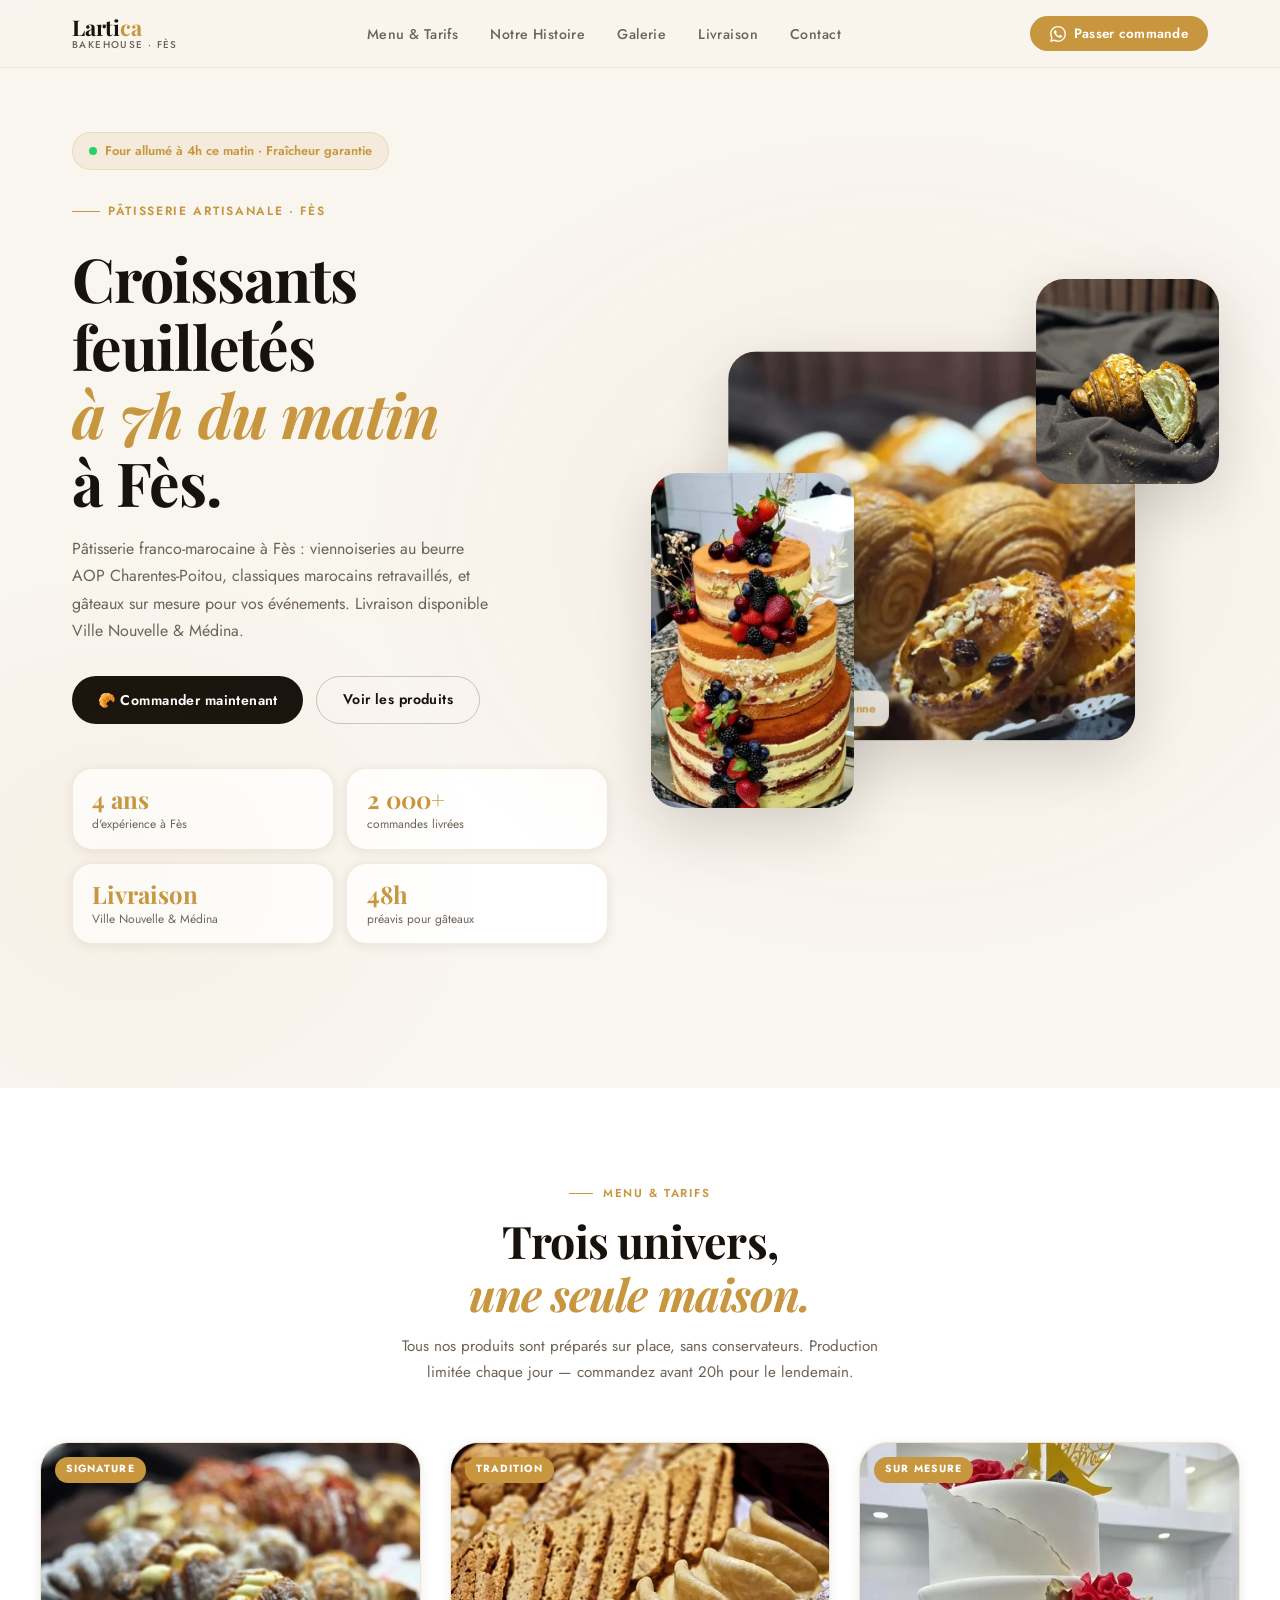
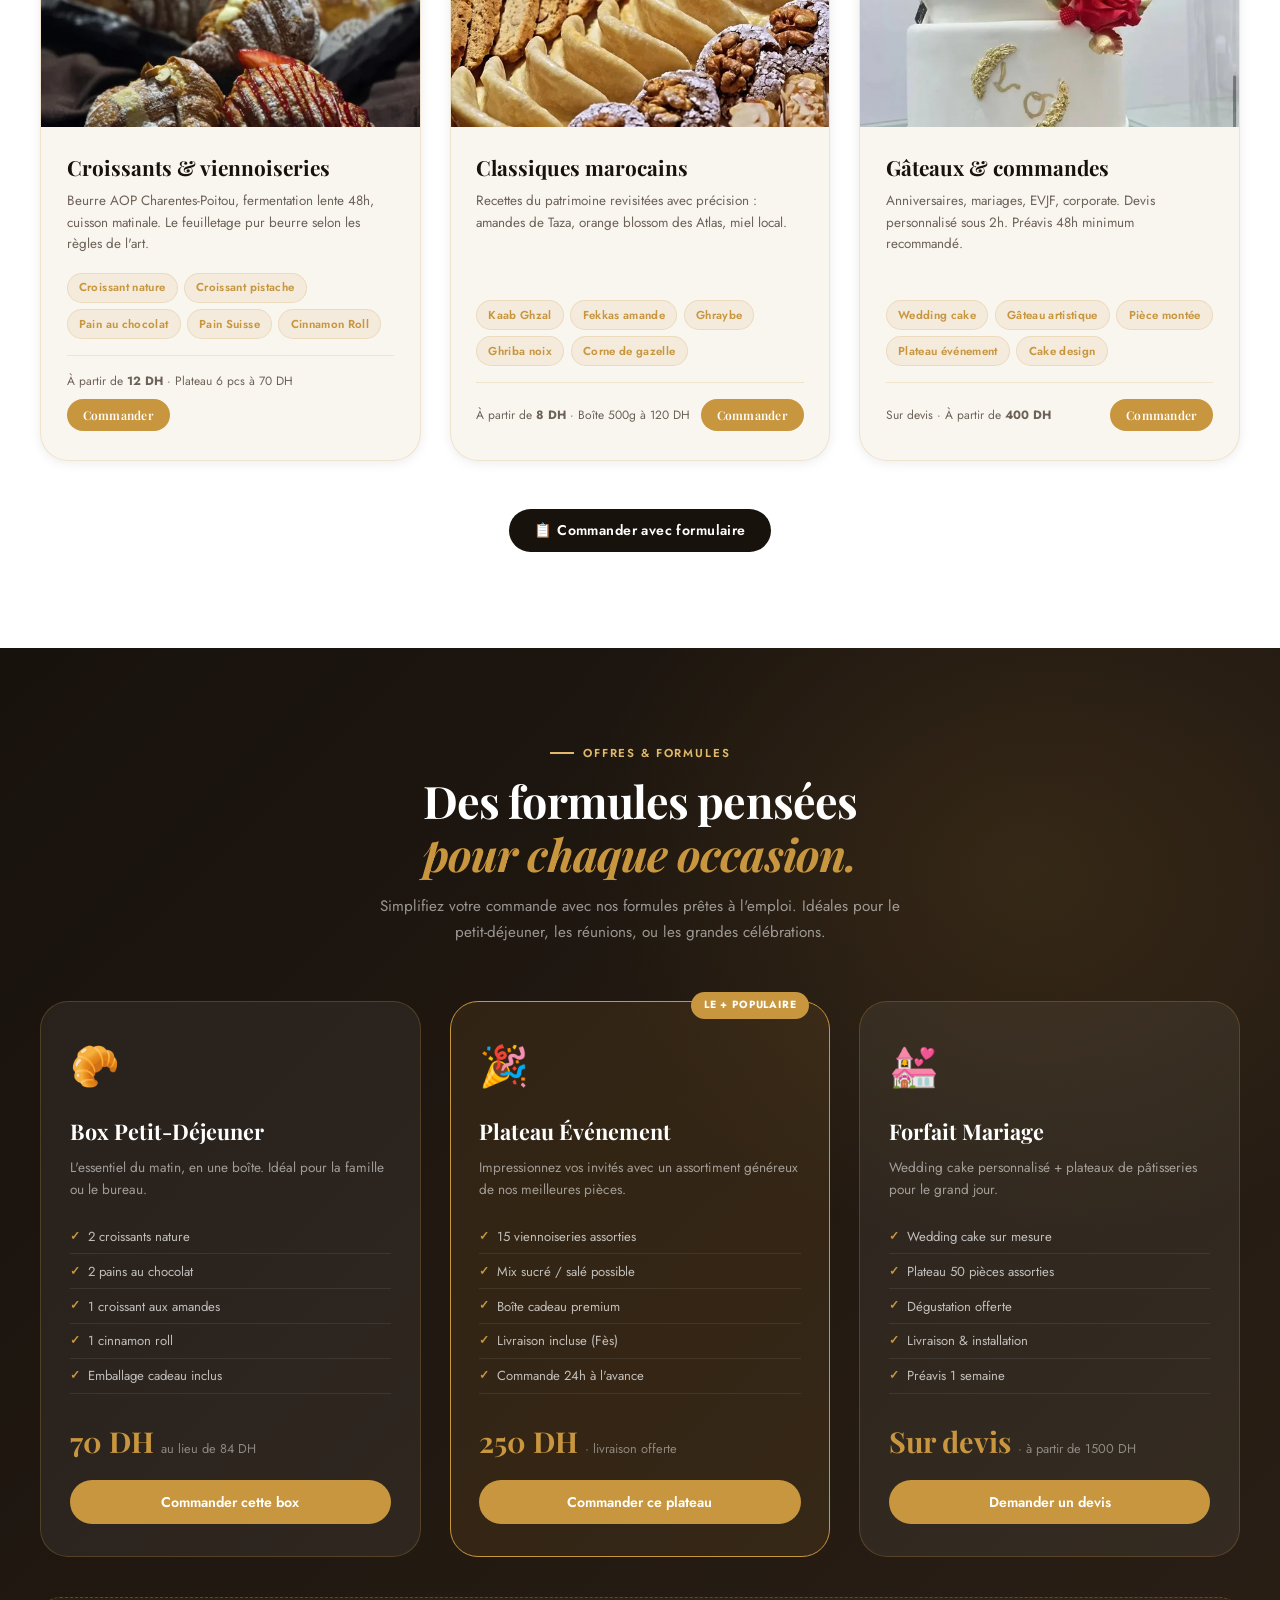
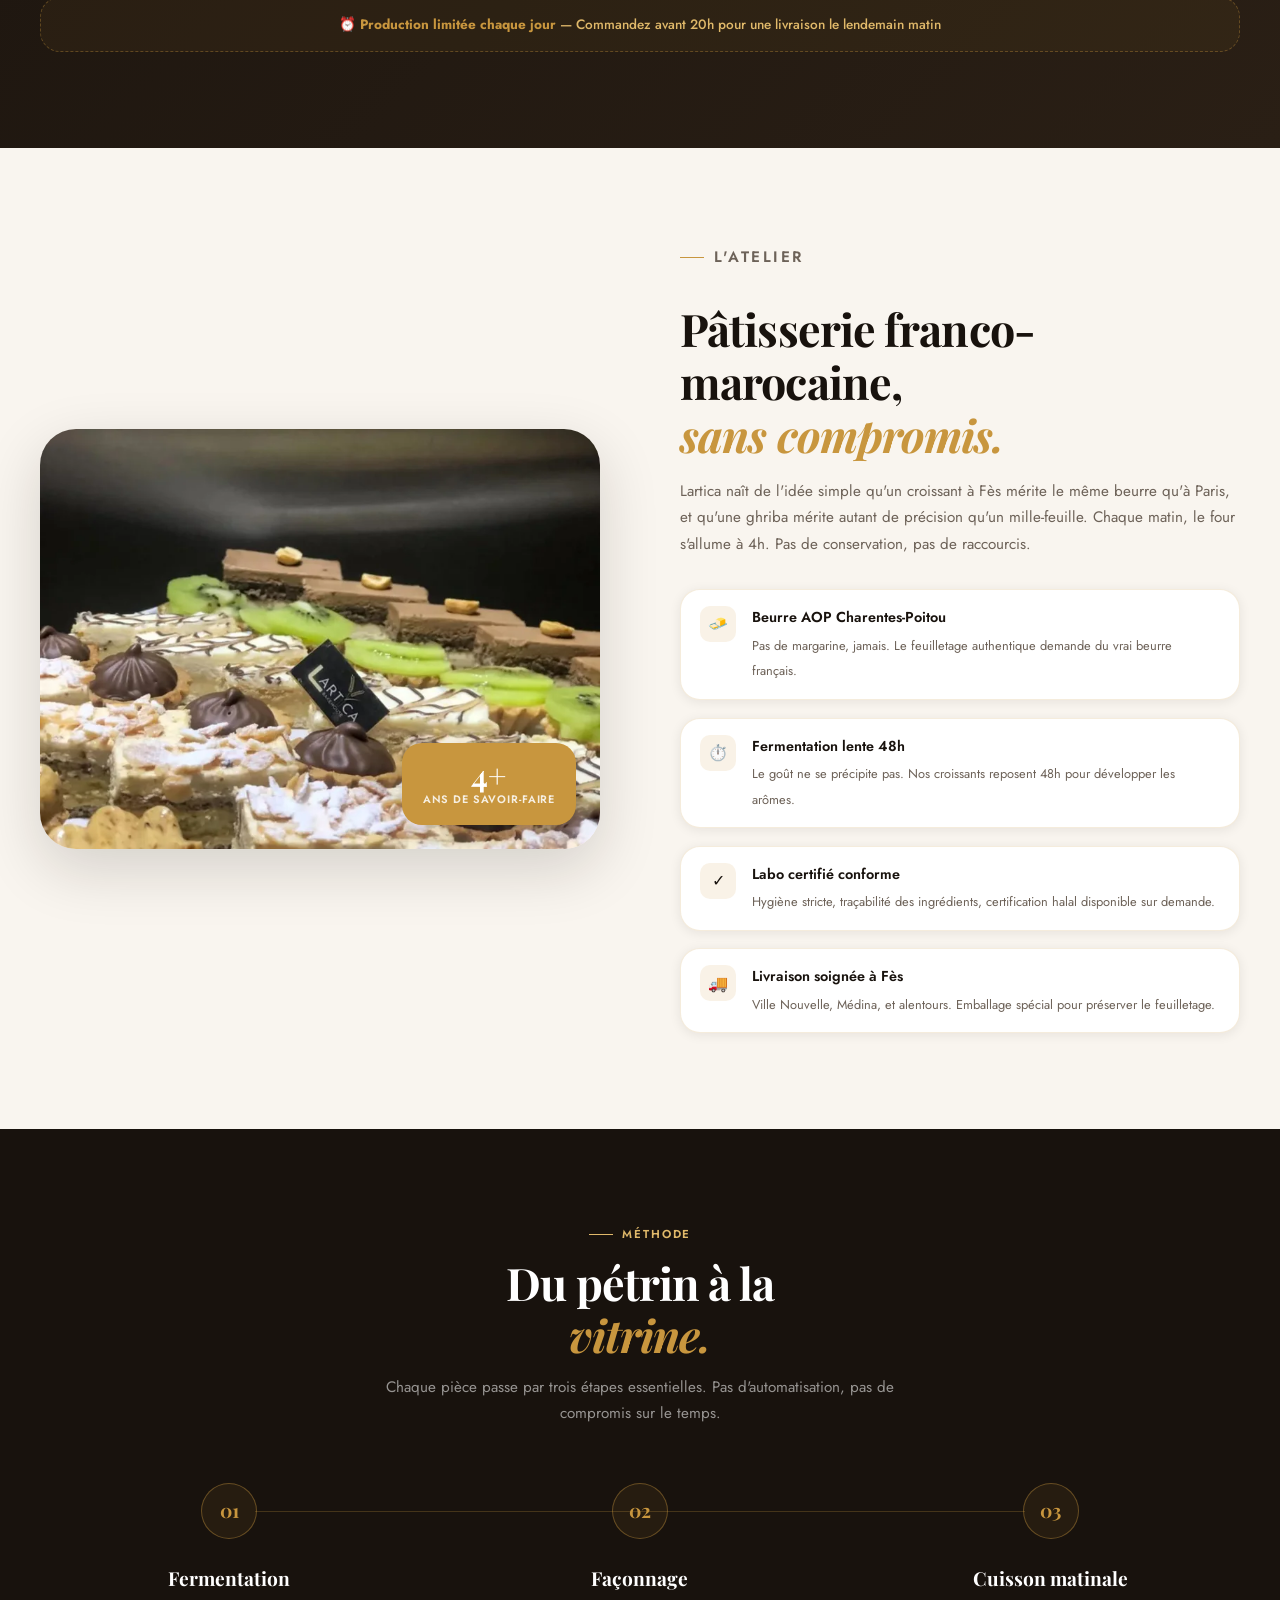
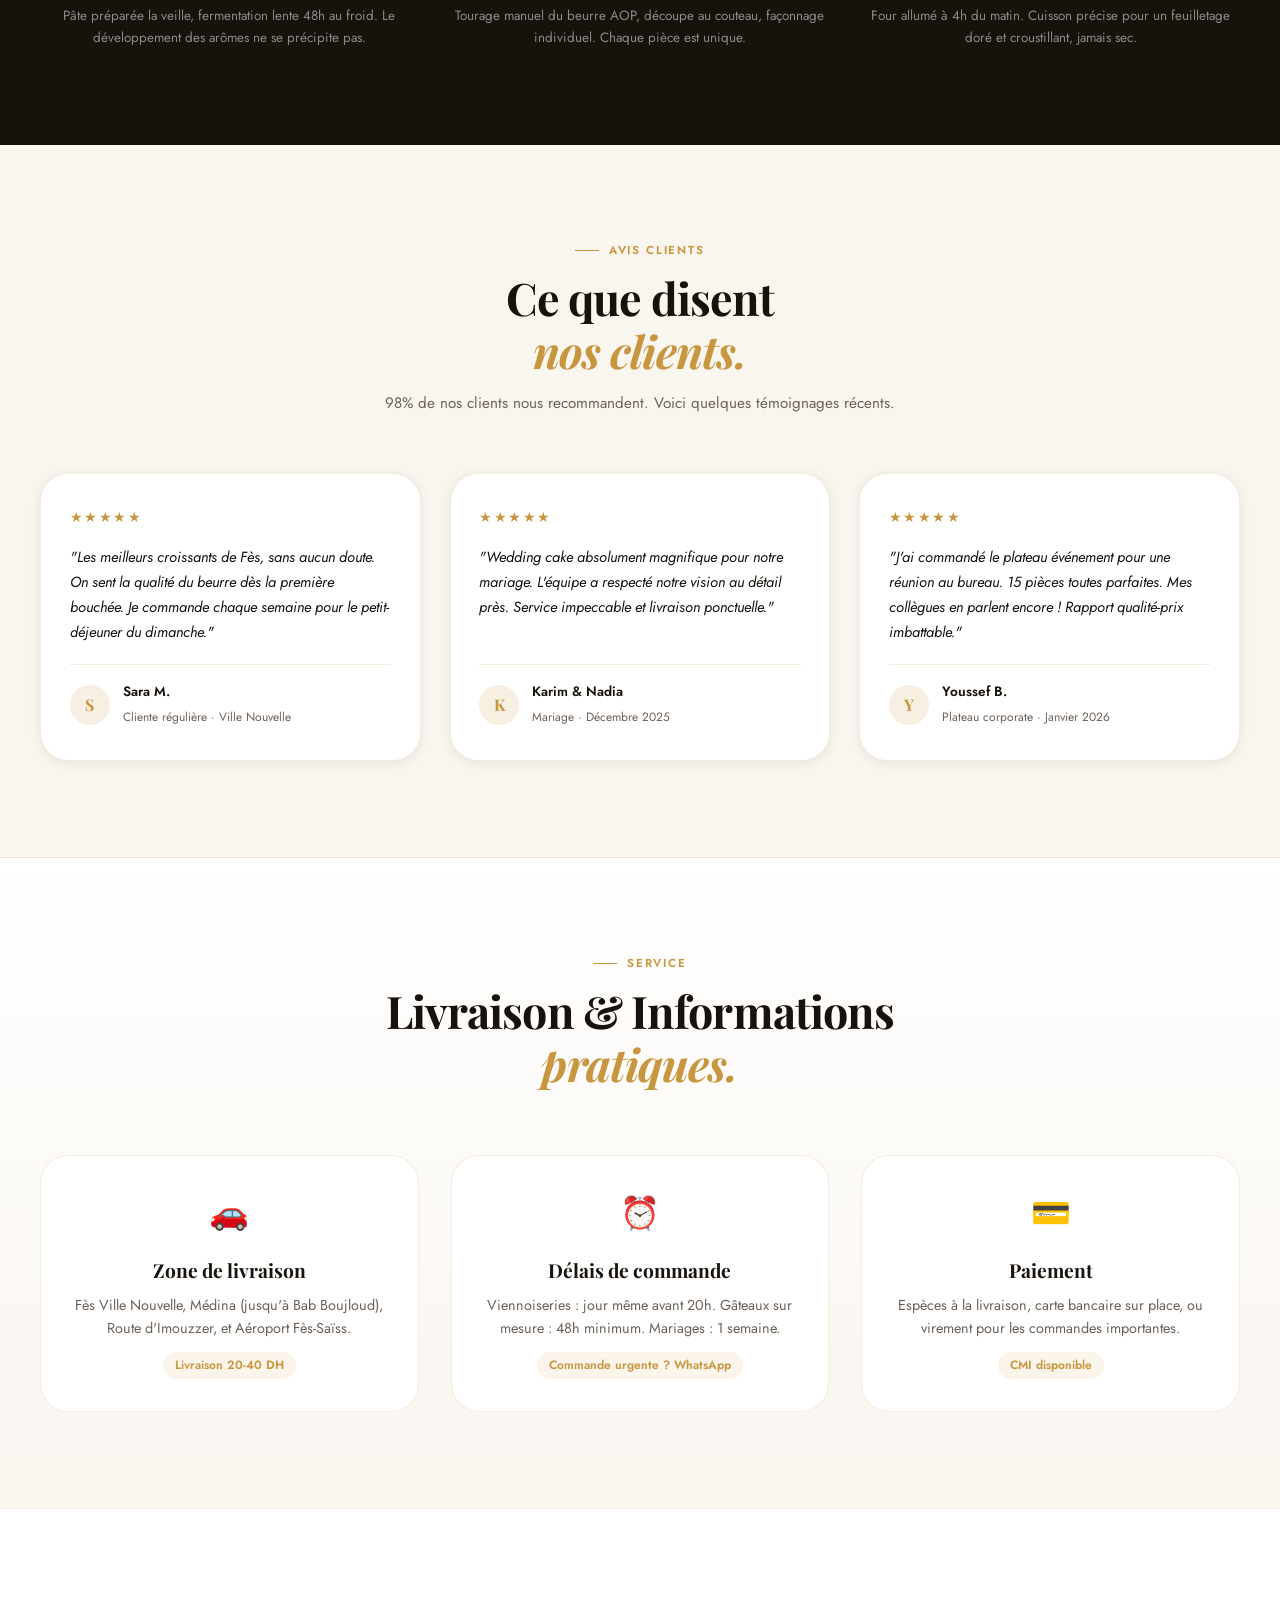
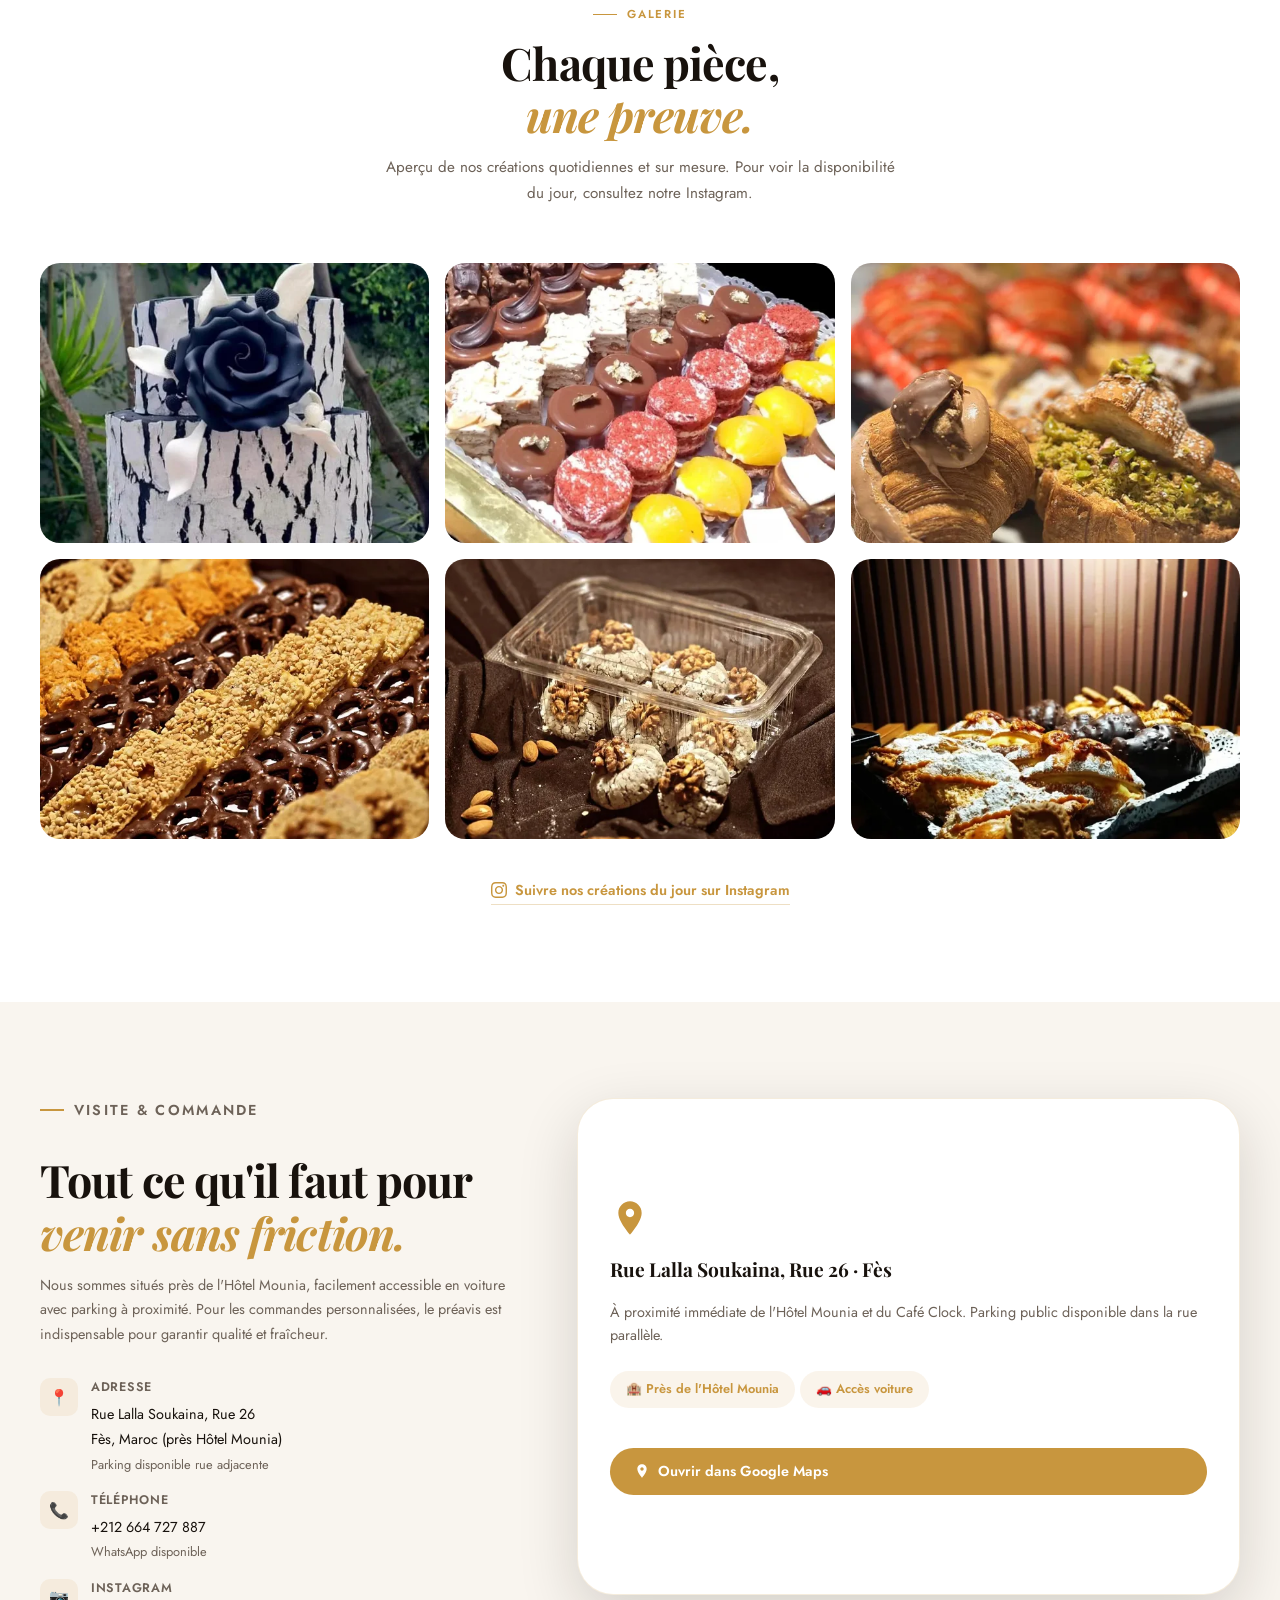
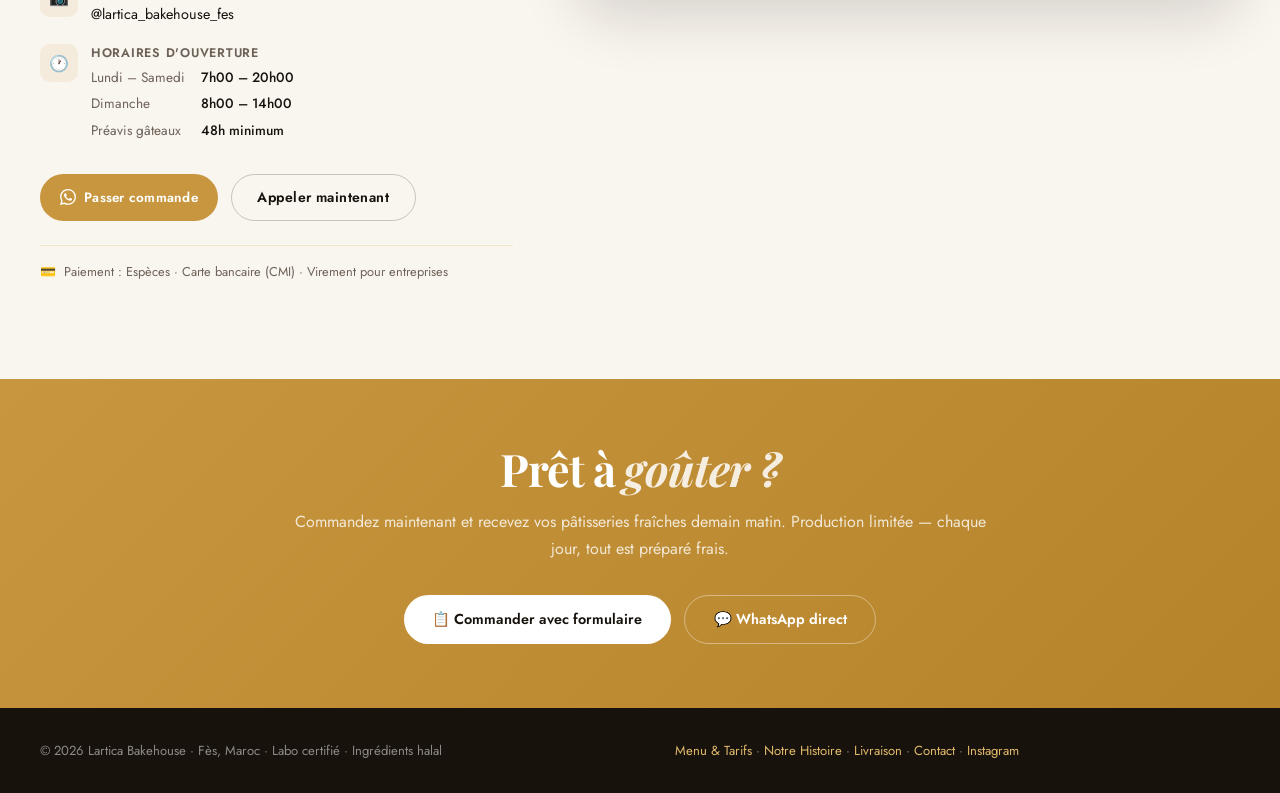
==== index.html @ 01fc29d5 "Add files via upload" ====
<!DOCTYPE html>
<html lang="fr">
<head>
  <meta charset="UTF-8" />
  <meta name="viewport" content="width=device-width, initial-scale=1.0" />
  <title>Lartica Bakehouse — Pâtisserie Artisanale à Fès | Croissants &amp; Gâteaux Sur Mesure</title>
  <meta name="description" content="Pâtisserie artisanale à Fès : croissants feuilletés, pâtisseries marocaines traditionnelles, gâteaux d'anniversaire et wedding cakes. Livraison disponible. À partir de 12 DH." />
  <meta name="theme-color" content="#f9f5ef" />
  <link rel="canonical" href="https://www.larticabakehouse.ma" />

  <!-- Open Graph -->
  <meta property="og:title" content="Lartica Bakehouse — Pâtisserie Artisanale Fès" />
  <meta property="og:description" content="Croissants frais à 7h, pâtisseries marocaines et gâteaux sur mesure à Fès. Livraison Ville Nouvelle &amp; Médina." />
  <meta property="og:type" content="website" />
  <meta property="og:url" content="https://www.larticabakehouse.ma" />
  <meta property="og:image" content="https://www.larticabakehouse.ma/images/hero-main.webp" />
  <meta property="og:image:width" content="1200" />
  <meta property="og:image:height" content="630" />
  <meta property="og:locale" content="fr_FR" />

  <!-- Twitter Cards -->
  <meta name="twitter:card" content="summary_large_image" />
  <meta name="twitter:title" content="Lartica Bakehouse — Pâtisserie Artisanale Fès" />
  <meta name="twitter:description" content="Croissants feuilletés et gâteaux sur mesure à Fès. Qualité française, saveurs marocaines." />
  <meta name="twitter:image" content="https://www.larticabakehouse.ma/images/hero-main.webp" />

  <!-- Preconnect & Preload -->
  <link rel="preconnect" href="https://fonts.googleapis.com" />
  <link rel="preconnect" href="https://fonts.gstatic.com" crossorigin />
  <link rel="preload" href="images/hero-main.webp" as="image" type="image/webp" fetchpriority="high" />
  <link rel="dns-prefetch" href="//wa.me" />
  <link rel="preload" href="css/styles.css" as="style" />

  <link href="https://fonts.googleapis.com/css2?family=Playfair+Display:ital,wght@0,400;0,500;0,600;0,700;1,400;1,500&family=Jost:wght@300;400;500;600&display=swap" rel="stylesheet" />
  <link rel="stylesheet" href="css/styles.css" />

  <!-- Schema.org JSON-LD -->
  <script type="application/ld+json">
  {
    "@context": "https://schema.org",
    "@type": "Bakery",
    "name": "Lartica Bakehouse",
    "image": "https://www.larticabakehouse.ma/images/hero-main.webp",
    "address": {
      "@type": "PostalAddress",
      "streetAddress": "Rue Lalla Soukaina, Rue 26, près de l'Hôtel Mounia",
      "addressLocality": "Fès",
      "addressRegion": "Fès-Meknès",
      "addressCountry": "MA"
    },
    "geo": { "@type": "GeoCoordinates", "latitude": "34.0333", "longitude": "-5.0000" },
    "telephone": "+212664727887",
    "priceRange": "$$",
    "areaServed": ["Fès", "Fès-Médina", "Fès-Ville Nouvelle"],
    "url": "https://www.larticabakehouse.ma",
    "sameAs": ["https://www.instagram.com/lartica_bakehouse_fes"],
    "servesCuisine": ["Pâtisserie française", "Pâtisserie marocaine", "Viennoiserie"],
    "paymentAccepted": ["Espèces", "Carte bancaire", "Virement"],
    "aggregateRating": { "@type": "AggregateRating", "ratingValue": "4.9", "reviewCount": "127" },
    "openingHoursSpecification": [
      {"@type":"OpeningHoursSpecification","dayOfWeek":["Monday","Tuesday","Wednesday","Thursday","Friday","Saturday"],"opens":"07:00","closes":"20:00"},
      {"@type":"OpeningHoursSpecification","dayOfWeek":"Sunday","opens":"08:00","closes":"14:00"}
    ],
    "hasOfferCatalog": {
      "@type": "OfferCatalog", "name": "Pâtisseries",
      "itemListElement": [
        {"@type":"Offer","itemOffered":{"@type":"Product","name":"Croissants","description":"Croissants feuilletés au beurre AOP","offers":{"@type":"Offer","price":"12","priceCurrency":"MAD"}}},
        {"@type":"Offer","itemOffered":{"@type":"Product","name":"Box Petit-Déjeuner","description":"6 viennoiseries assorties","offers":{"@type":"Offer","price":"70","priceCurrency":"MAD"}}}
      ]
    }
  }
  </script>
</head>
<body>

  <a class="skip-nav" href="#main-content">Aller au contenu</a>

  <!-- Floating WhatsApp Button (Mobile) -->
  <a href="https://wa.me/212664727887?text=Bonjour%20Lartica%20Bakehouse%2C%20je%20souhaite%20passer%20une%20commande." class="whatsapp-float" aria-label="Commander sur WhatsApp" target="_blank" rel="noopener">
    <svg viewBox="0 0 24 24" aria-hidden="true"><path d="M17.472 14.382c-.297-.149-1.758-.867-2.03-.967-.273-.099-.471-.148-.67.15-.197.297-.767.966-.94 1.164-.173.199-.347.223-.644.075-.297-.15-1.255-.463-2.39-1.475-.883-.788-1.48-1.761-1.653-2.059-.173-.297-.018-.458.13-.606.134-.133.298-.347.446-.52.149-.174.198-.298.298-.497.099-.198.05-.371-.025-.52-.075-.149-.669-1.612-.916-2.207-.242-.579-.487-.5-.669-.51-.173-.008-.371-.01-.57-.01-.198 0-.52.074-.792.372-.272.297-1.04 1.016-1.04 2.479 0 1.462 1.065 2.875 1.213 3.074.149.198 2.096 3.2 5.077 4.487.709.306 1.262.489 1.694.625.712.227 1.36.195 1.871.118.571-.085 1.758-.719 2.006-1.413.248-.694.248-1.289.173-1.413-.074-.124-.272-.198-.57-.347m-5.421 7.403h-.004a9.87 9.87 0 01-5.031-1.378l-.361-.214-3.741.982.998-3.648-.235-.374a9.86 9.86 0 01-1.51-5.26c.001-5.45 4.436-9.884 9.888-9.884 2.64 0 5.122 1.03 6.988 2.898a9.825 9.825 0 012.893 6.994c-.003 5.45-4.437 9.884-9.885 9.884m8.413-18.297A11.815 11.815 0 0012.05 0C5.495 0 .16 5.335.157 11.892c0 2.096.547 4.142 1.588 5.945L.057 24l6.305-1.654a11.882 11.882 0 005.683 1.448h.005c6.554 0 11.89-5.335 11.893-11.893a11.821 11.821 0 00-3.48-8.413Z"/></svg>
  </a>

  <!-- ─── HEADER ─────────────────────────── -->
  <header id="site-header">
    <nav aria-label="Navigation principale">
      <a href="#hero" class="logo" aria-label="Lartica Bakehouse — retour à l'accueil">
        <span class="logo-main">Larti<span>ca</span></span>
        <span class="logo-sub">Bakehouse · Fès</span>
      </a>
      <ul class="nav-links" role="list">
        <li><a href="#menu">Menu &amp; Tarifs</a></li>
        <li><a href="#histoire">Notre Histoire</a></li>
        <li><a href="#galerie">Galerie</a></li>
        <li><a href="#livraison">Livraison</a></li>
        <li><a href="#contact">Contact</a></li>
      </ul>
      <button class="btn-wa" data-open-order aria-label="Passer commande">
        <svg viewBox="0 0 24 24" aria-hidden="true"><path d="M17.472 14.382c-.297-.149-1.758-.867-2.03-.967-.273-.099-.471-.148-.67.15-.197.297-.767.966-.94 1.164-.173.199-.347.223-.644.075-.297-.15-1.255-.463-2.39-1.475-.883-.788-1.48-1.761-1.653-2.059-.173-.297-.018-.458.13-.606.134-.133.298-.347.446-.52.149-.174.198-.298.298-.497.099-.198.05-.371-.025-.52-.075-.149-.669-1.612-.916-2.207-.242-.579-.487-.5-.669-.51-.173-.008-.371-.01-.57-.01-.198 0-.52.074-.792.372-.272.297-1.04 1.016-1.04 2.479 0 1.462 1.065 2.875 1.213 3.074.149.198 2.096 3.2 5.077 4.487.709.306 1.262.489 1.694.625.712.227 1.36.195 1.871.118.571-.085 1.758-.719 2.006-1.413.248-.694.248-1.289.173-1.413-.074-.124-.272-.198-.57-.347m-5.421 7.403h-.004a9.87 9.87 0 01-5.031-1.378l-.361-.214-3.741.982.998-3.648-.235-.374a9.86 9.86 0 01-1.51-5.26c.001-5.45 4.436-9.884 9.888-9.884 2.64 0 5.122 1.03 6.988 2.898a9.825 9.825 0 012.893 6.994c-.003 5.45-4.437 9.884-9.885 9.884m8.413-18.297A11.815 11.815 0 0012.05 0C5.495 0 .16 5.335.157 11.892c0 2.096.547 4.142 1.588 5.945L.057 24l6.305-1.654a11.882 11.882 0 005.683 1.448h.005c6.554 0 11.89-5.335 11.893-11.893a11.821 11.821 0 00-3.48-8.413Z"/></svg>
        Passer commande
      </button>
      <button class="hamburger" id="hamburger" aria-label="Ouvrir le menu" aria-expanded="false" aria-controls="mobile-menu">
        <span></span><span></span><span></span>
      </button>
    </nav>
  </header>

  <!-- Mobile menu -->
  <div class="mobile-menu" id="mobile-menu" role="navigation" aria-label="Menu mobile">
    <a href="#menu">Menu &amp; Tarifs</a>
    <a href="#histoire">Notre Histoire</a>
    <a href="#galerie">Galerie</a>
    <a href="#livraison">Livraison</a>
    <a href="#contact">Contact</a>
    <button class="btn-wa" data-open-order aria-label="Passer commande">Commander maintenant</button>
  </div>

  <main id="main-content">

    <!-- ─── HERO ────────────────────────────── -->
    <section id="hero" aria-label="Accueil">
      <div class="hero-bg-texture" aria-hidden="true"></div>
      <div class="hero-inner">
        <div class="hero-text">
          <div class="freshness-badge" aria-label="Information fraîcheur">
            <span class="pulse" aria-hidden="true"></span>
            Four allumé à 4h ce matin · Fraîcheur garantie
          </div>
          <p class="hero-eyebrow" aria-hidden="true">Pâtisserie artisanale · Fès</p>
          <h1>Croissants feuilletés<br><em>à 7h du matin</em><br>à Fès.</h1>
          <p class="hero-sub">Pâtisserie franco-marocaine à Fès : viennoiseries au beurre AOP Charentes-Poitou, classiques marocains retravaillés, et gâteaux sur mesure pour vos événements. Livraison disponible Ville Nouvelle &amp; Médina.</p>
          <div class="hero-ctas">
            <button class="btn-primary" data-open-order aria-label="Commander maintenant">🥐 Commander maintenant</button>
            <a href="#menu" class="btn-outline" aria-label="Voir notre menu et tarifs">Voir les produits</a>
          </div>
          <div class="hero-stats" role="list" aria-label="Chiffres clés">
            <div class="stat-card" role="listitem"><div class="stat-value">4 ans</div><div class="stat-label">d'expérience à Fès</div></div>
            <div class="stat-card" role="listitem"><div class="stat-value">2 000+</div><div class="stat-label">commandes livrées</div></div>
            <div class="stat-card" role="listitem"><div class="stat-value">Livraison</div><div class="stat-label">Ville Nouvelle &amp; Médina</div></div>
            <div class="stat-card" role="listitem"><div class="stat-value">48h</div><div class="stat-label">préavis pour gâteaux</div></div>
          </div>
        </div>
        <div class="hero-images" aria-hidden="true">
          <div class="hero-card hero-card-main">
            <img src="images/hero-main.webp" alt="Viennoiseries fraîches Lartica : croissants, pains au chocolat et escargots" width="912" height="640" fetchpriority="high" />
            <div class="hero-badge">Fraîcheur <span>quotidienne</span></div>
          </div>
          <div class="hero-card hero-card-tall">
            <img src="images/hero-tall.webp" alt="Naked cake aux fruits rouges préparé en atelier" width="456" height="640" loading="lazy" />
          </div>
          <div class="hero-card hero-card-side">
            <img src="images/hero-side.webp" alt="Croissant aux amandes feuilleté, mie alvéolée" width="408" height="476" loading="lazy" />
          </div>
        </div>
      </div>
    </section>

    <!-- ─── MENU ─────────────────────────────── -->
    <section id="menu" aria-labelledby="menu-heading">
      <div class="menu-inner">
        <div class="section-header">
          <p class="section-eyebrow">Menu &amp; Tarifs</p>
          <h2 id="menu-heading">Trois univers,<br><em>une seule maison.</em></h2>
          <p class="section-lead">Tous nos produits sont préparés sur place, sans conservateurs. Production limitée chaque jour — commandez avant 20h pour le lendemain.</p>
        </div>

        <div class="menu-grid">
          <!-- Viennoiserie -->
          <article class="menu-card fade-up" aria-label="Viennoiseries et croissants">
            <div class="menu-card-img">
              <img src="images/menu-viennoiseries.webp" alt="Plateau de croissants fourrés à la crème et fraise, viennoiseries Lartica" width="600" height="450" loading="lazy" />
              <span class="menu-card-badge">Signature</span>
            </div>
            <div class="menu-card-body">
              <h3>Croissants &amp; viennoiseries</h3>
              <p>Beurre AOP Charentes-Poitou, fermentation lente 48h, cuisson matinale. Le feuilletage pur beurre selon les règles de l'art.</p>
              <ul class="menu-items" aria-label="Exemples de produits">
                <li>Croissant nature</li><li>Croissant pistache</li><li>Pain au chocolat</li><li>Pain Suisse</li><li>Cinnamon Roll</li>
              </ul>
              <div class="price-tag">
                <span>À partir de <strong>12 DH</strong> · Plateau 6 pcs à 70 DH</span>
                <button class="quick-order-btn" data-open-order data-product="Croissants & viennoiseries">Commander</button>
              </div>
            </div>
          </article>

          <!-- Marocains -->
          <article class="menu-card fade-up" aria-label="Pâtisseries marocaines traditionnelles">
            <div class="menu-card-img">
              <img src="images/menu-marocains.webp" alt="Plateau de pâtisseries marocaines : kaab ghzal, fekkas, ghraybe aux noix" width="600" height="450" loading="lazy" />
              <span class="menu-card-badge">Tradition</span>
            </div>
            <div class="menu-card-body">
              <h3>Classiques marocains</h3>
              <p>Recettes du patrimoine revisitées avec précision : amandes de Taza, orange blossom des Atlas, miel local.</p>
              <ul class="menu-items" aria-label="Exemples de produits">
                <li>Kaab Ghzal</li><li>Fekkas amande</li><li>Ghraybe</li><li>Ghriba noix</li><li>Corne de gazelle</li>
              </ul>
              <div class="price-tag">
                <span>À partir de <strong>8 DH</strong> · Boîte 500g à 120 DH</span>
                <button class="quick-order-btn" data-open-order data-product="Classiques marocains">Commander</button>
              </div>
            </div>
          </article>

          <!-- Gâteaux -->
          <article class="menu-card fade-up" aria-label="Gâteaux et commandes sur mesure">
            <div class="menu-card-img">
              <img src="images/menu-gateaux.webp" alt="Wedding cake Lartica : pièce montée fondant blanc, roses rouges et décors dorés" width="600" height="450" loading="lazy" />
              <span class="menu-card-badge">Sur mesure</span>
            </div>
            <div class="menu-card-body">
              <h3>Gâteaux &amp; commandes</h3>
              <p>Anniversaires, mariages, EVJF, corporate. Devis personnalisé sous 2h. Préavis 48h minimum recommandé.</p>
              <ul class="menu-items" aria-label="Exemples de produits">
                <li>Wedding cake</li><li>Gâteau artistique</li><li>Pièce montée</li><li>Plateau événement</li><li>Cake design</li>
              </ul>
              <div class="price-tag">
                <span>Sur devis · À partir de <strong>400 DH</strong></span>
                <button class="quick-order-btn" data-open-order data-product="Gâteaux sur mesure">Commander</button>
              </div>
            </div>
          </article>
        </div>

        <div class="menu-cta">
          <button class="btn-primary" data-open-order>📋 Commander avec formulaire</button>
        </div>
      </div>
    </section>

    <!-- ─── BUNDLES ──────────────────────────── -->
    <section id="bundles" aria-labelledby="bundles-heading">
      <div class="bundles-inner">
        <div class="section-header">
          <p class="section-eyebrow">Offres &amp; Formules</p>
          <h2 id="bundles-heading">Des formules pensées<br><em>pour chaque occasion.</em></h2>
          <p class="section-lead">Simplifiez votre commande avec nos formules prêtes à l'emploi. Idéales pour le petit-déjeuner, les réunions, ou les grandes célébrations.</p>
        </div>
        <div class="bundle-grid">
          <div class="bundle-card fade-up">
            <div class="bundle-icon" aria-hidden="true">🥐</div>
            <h3>Box Petit-Déjeuner</h3>
            <p class="bundle-desc">L'essentiel du matin, en une boîte. Idéal pour la famille ou le bureau.</p>
            <ul class="bundle-includes">
              <li>2 croissants nature</li><li>2 pains au chocolat</li><li>1 croissant aux amandes</li><li>1 cinnamon roll</li><li>Emballage cadeau inclus</li>
            </ul>
            <div class="bundle-price">70 DH <span>au lieu de 84 DH</span></div>
            <button class="bundle-order-btn" data-open-order data-product="Box Petit-Déjeuner (6 pcs)">Commander cette box</button>
          </div>

          <div class="bundle-card featured fade-up">
            <span class="bundle-popular">Le + populaire</span>
            <div class="bundle-icon" aria-hidden="true">🎉</div>
            <h3>Plateau Événement</h3>
            <p class="bundle-desc">Impressionnez vos invités avec un assortiment généreux de nos meilleures pièces.</p>
            <ul class="bundle-includes">
              <li>15 viennoiseries assorties</li><li>Mix sucré / salé possible</li><li>Boîte cadeau premium</li><li>Livraison incluse (Fès)</li><li>Commande 24h à l'avance</li>
            </ul>
            <div class="bundle-price">250 DH <span>· livraison offerte</span></div>
            <button class="bundle-order-btn" data-open-order data-product="Plateau Événement (15 pcs)">Commander ce plateau</button>
          </div>

          <div class="bundle-card fade-up">
            <div class="bundle-icon" aria-hidden="true">💒</div>
            <h3>Forfait Mariage</h3>
            <p class="bundle-desc">Wedding cake personnalisé + plateaux de pâtisseries pour le grand jour.</p>
            <ul class="bundle-includes">
              <li>Wedding cake sur mesure</li><li>Plateau 50 pièces assorties</li><li>Dégustation offerte</li><li>Livraison &amp; installation</li><li>Préavis 1 semaine</li>
            </ul>
            <div class="bundle-price">Sur devis <span>· à partir de 1500 DH</span></div>
            <button class="bundle-order-btn" data-open-order data-product="Forfait Mariage">Demander un devis</button>
          </div>
        </div>

        <div class="urgency-strip fade-up">
          <p>⏰ <strong>Production limitée chaque jour</strong> — Commandez avant 20h pour une livraison le lendemain matin</p>
        </div>
      </div>
    </section>

    <!-- ─── STORY ─────────────────────────────── -->
    <section id="histoire" aria-labelledby="story-heading">
      <div class="story-inner">
        <div class="story-image-wrap">
          <img src="images/story-baker.webp" alt="Plateau signature Lartica Bakehouse : entremets, gâteaux kiwi et tranches garnies" width="800" height="600" loading="lazy" />
          <div class="story-image-accent" aria-hidden="true">
            <div class="big">4+</div><div class="small">ans de savoir-faire</div>
          </div>
        </div>
        <div class="story-text">
          <p class="section-eyebrow">L'atelier</p>
          <h2 id="story-heading">Pâtisserie franco-marocaine,<br><em>sans compromis.</em></h2>
          <p>Lartica naît de l'idée simple qu'un croissant à Fès mérite le même beurre qu'à Paris, et qu'une ghriba mérite autant de précision qu'un mille-feuille. Chaque matin, le four s'allume à 4h. Pas de conservation, pas de raccourcis.</p>
          <div class="story-features">
            <div class="story-feature fade-up"><div class="story-feature-icon" aria-hidden="true">🧈</div><div class="story-feature-text"><strong>Beurre AOP Charentes-Poitou</strong><span>Pas de margarine, jamais. Le feuilletage authentique demande du vrai beurre français.</span></div></div>
            <div class="story-feature fade-up"><div class="story-feature-icon" aria-hidden="true">⏱️</div><div class="story-feature-text"><strong>Fermentation lente 48h</strong><span>Le goût ne se précipite pas. Nos croissants reposent 48h pour développer les arômes.</span></div></div>
            <div class="story-feature fade-up"><div class="story-feature-icon" aria-hidden="true">✓</div><div class="story-feature-text"><strong>Labo certifié conforme</strong><span>Hygiène stricte, traçabilité des ingrédients, certification halal disponible sur demande.</span></div></div>
            <div class="story-feature fade-up"><div class="story-feature-icon" aria-hidden="true">🚚</div><div class="story-feature-text"><strong>Livraison soignée à Fès</strong><span>Ville Nouvelle, Médina, et alentours. Emballage spécial pour préserver le feuilletage.</span></div></div>
          </div>
        </div>
      </div>
    </section>

    <!-- ─── PROCESS ───────────────────────────── -->
    <section id="process" aria-labelledby="process-heading">
      <div class="process-inner">
        <div class="section-header">
          <p class="section-eyebrow">Méthode</p>
          <h2 id="process-heading">Du pétrin à la<br><em>vitrine.</em></h2>
          <p class="section-lead">Chaque pièce passe par trois étapes essentielles. Pas d'automatisation, pas de compromis sur le temps.</p>
        </div>
        <div class="process-steps">
          <div class="process-step fade-up"><div class="process-num" aria-hidden="true">01</div><h3>Fermentation</h3><p>Pâte préparée la veille, fermentation lente 48h au froid. Le développement des arômes ne se précipite pas.</p></div>
          <div class="process-step fade-up"><div class="process-num" aria-hidden="true">02</div><h3>Façonnage</h3><p>Tourage manuel du beurre AOP, découpe au couteau, façonnage individuel. Chaque pièce est unique.</p></div>
          <div class="process-step fade-up"><div class="process-num" aria-hidden="true">03</div><h3>Cuisson matinale</h3><p>Four allumé à 4h du matin. Cuisson précise pour un feuilletage doré et croustillant, jamais sec.</p></div>
        </div>
      </div>
    </section>

    <!-- ─── TESTIMONIALS ──────────────────────── -->
    <section id="testimonials" aria-labelledby="testimonials-heading">
      <div class="testimonials-inner">
        <div class="section-header">
          <p class="section-eyebrow">Avis clients</p>
          <h2 id="testimonials-heading">Ce que disent<br><em>nos clients.</em></h2>
          <p class="section-lead">98% de nos clients nous recommandent. Voici quelques témoignages récents.</p>
        </div>
        <div class="testimonials-grid">
          <div class="testimonial-card fade-up">
            <div class="testimonial-stars" aria-label="5 étoiles sur 5">★★★★★</div>
            <p class="testimonial-text">"Les meilleurs croissants de Fès, sans aucun doute. On sent la qualité du beurre dès la première bouchée. Je commande chaque semaine pour le petit-déjeuner du dimanche."</p>
            <div class="testimonial-author"><div class="testimonial-avatar">S</div><div class="testimonial-author-info"><strong>Sara M.</strong><span>Cliente régulière · Ville Nouvelle</span></div></div>
          </div>
          <div class="testimonial-card fade-up">
            <div class="testimonial-stars" aria-label="5 étoiles sur 5">★★★★★</div>
            <p class="testimonial-text">"Wedding cake absolument magnifique pour notre mariage. L'équipe a respecté notre vision au détail près. Service impeccable et livraison ponctuelle."</p>
            <div class="testimonial-author"><div class="testimonial-avatar">K</div><div class="testimonial-author-info"><strong>Karim &amp; Nadia</strong><span>Mariage · Décembre 2025</span></div></div>
          </div>
          <div class="testimonial-card fade-up">
            <div class="testimonial-stars" aria-label="5 étoiles sur 5">★★★★★</div>
            <p class="testimonial-text">"J'ai commandé le plateau événement pour une réunion au bureau. 15 pièces toutes parfaites. Mes collègues en parlent encore ! Rapport qualité-prix imbattable."</p>
            <div class="testimonial-author"><div class="testimonial-avatar">Y</div><div class="testimonial-author-info"><strong>Youssef B.</strong><span>Plateau corporate · Janvier 2026</span></div></div>
          </div>
        </div>
      </div>
    </section>

    <!-- ─── DELIVERY SECTION ──────────────────── -->
    <section id="livraison" aria-labelledby="delivery-heading">
      <div class="delivery-inner">
        <div class="section-header" style="grid-column: 1/-1; margin-bottom: 2rem;">
          <p class="section-eyebrow">Service</p>
          <h2 id="delivery-heading">Livraison &amp; Informations<br><em>pratiques.</em></h2>
        </div>
        <div class="delivery-card fade-up"><div class="delivery-icon" aria-hidden="true">🚗</div><h3>Zone de livraison</h3><p>Fès Ville Nouvelle, Médina (jusqu'à Bab Boujloud), Route d'Imouzzer, et Aéroport Fès-Saïss.</p><span class="delivery-badge">Livraison 20-40 DH</span></div>
        <div class="delivery-card fade-up"><div class="delivery-icon" aria-hidden="true">⏰</div><h3>Délais de commande</h3><p>Viennoiseries : jour même avant 20h. Gâteaux sur mesure : 48h minimum. Mariages : 1 semaine.</p><span class="delivery-badge">Commande urgente ? WhatsApp</span></div>
        <div class="delivery-card fade-up"><div class="delivery-icon" aria-hidden="true">💳</div><h3>Paiement</h3><p>Espèces à la livraison, carte bancaire sur place, ou virement pour les commandes importantes.</p><span class="delivery-badge">CMI disponible</span></div>
      </div>
    </section>

    <!-- ─── GALLERY ───────────────────────────── -->
    <section id="galerie" aria-labelledby="gallery-heading">
      <div class="gallery-inner">
        <div class="section-header">
          <p class="section-eyebrow">Galerie</p>
          <h2 id="gallery-heading">Chaque pièce,<br><em>une preuve.</em></h2>
          <p class="section-lead">Aperçu de nos créations quotidiennes et sur mesure. Pour voir la disponibilité du jour, consultez notre Instagram.</p>
        </div>
        <div class="gallery-grid" role="list" aria-label="Galerie de produits">
          <figure class="gallery-item fade-up" role="listitem"><img src="images/gallery-1.webp" alt="Gâteau artistique deux étages, glaçage texturé noir et blanc avec rose noire en sucre" width="600" height="600" loading="lazy" /><div class="gallery-item-overlay" aria-hidden="true"><span>Gâteau artistique</span></div></figure>
          <figure class="gallery-item fade-up" role="listitem"><img src="images/gallery-2.webp" alt="Assortiment de petits gâteaux : dômes chocolat, red velvet, tartelettes mangue" width="600" height="600" loading="lazy" /><div class="gallery-item-overlay" aria-hidden="true"><span>Plateau pâtissier</span></div></figure>
          <figure class="gallery-item fade-up" role="listitem"><img src="images/gallery-3.webp" alt="Croissants fourrés pistache et chocolat, vue rapprochée" width="600" height="600" loading="lazy" /><div class="gallery-item-overlay" aria-hidden="true"><span>Croissants signature</span></div></figure>
          <figure class="gallery-item fade-up" role="listitem"><img src="images/gallery-4.webp" alt="Assortiment de pretzels enrobés chocolat et barres sésame sur plateau" width="600" height="600" loading="lazy" /><div class="gallery-item-overlay" aria-hidden="true"><span>Pretzels chocolat</span></div></figure>
          <figure class="gallery-item fade-up" role="listitem"><img src="images/gallery-5.webp" alt="Ghriba aux noix, biscuits craquelés au sucre glace sur tissu sombre" width="600" height="600" loading="lazy" /><div class="gallery-item-overlay" aria-hidden="true"><span>Ghriba noix</span></div></figure>
          <figure class="gallery-item fade-up" role="listitem"><img src="images/gallery-6.webp" alt="Pâtisseries mixtes sur étagère bois : choux fourrés, pain Suisse, éclairs chocolat" width="600" height="600" loading="lazy" /><div class="gallery-item-overlay" aria-hidden="true"><span>Vitrine du jour</span></div></figure>
        </div>
        <div class="gallery-cta">
          <a href="https://www.instagram.com/lartica_bakehouse_fes" target="_blank" rel="noopener" aria-label="Voir plus de photos sur Instagram">
            <svg width="16" height="16" viewBox="0 0 24 24" fill="currentColor" aria-hidden="true"><path d="M12 2.163c3.204 0 3.584.012 4.85.07 3.252.148 4.771 1.691 4.919 4.919.058 1.265.069 1.645.069 4.849 0 3.205-.012 3.584-.069 4.849-.149 3.225-1.664 4.771-4.919 4.919-1.266.058-1.644.07-4.85.07-3.204 0-3.584-.012-4.849-.07-3.26-.149-4.771-1.699-4.919-4.92-.058-1.265-.07-1.644-.07-4.849 0-3.204.013-3.583.07-4.849.149-3.227 1.664-4.771 4.919-4.919 1.266-.057 1.645-.069 4.849-.069zm0-2.163c-3.259 0-3.667.014-4.947.072-4.358.2-6.78 2.618-6.98 6.98-.059 1.281-.073 1.689-.073 4.948 0 3.259.014 3.668.072 4.948.2 4.358 2.618 6.78 6.98 6.98 1.281.058 1.689.072 4.948.072 3.259 0 3.668-.014 4.948-.072 4.354-.2 6.782-2.618 6.979-6.98.059-1.28.073-1.689.073-4.948 0-3.259-.014-3.667-.072-4.947-.196-4.354-2.617-6.78-6.979-6.98-1.281-.059-1.69-.073-4.949-.073zm0 5.838c-3.403 0-6.162 2.759-6.162 6.162s2.759 6.163 6.162 6.163 6.162-2.759 6.162-6.163c0-3.403-2.759-6.162-6.162-6.162zm0 10.162c-2.209 0-4-1.79-4-4 0-2.209 1.791-4 4-4s4 1.791 4 4c0 2.21-1.791 4-4 4zm6.406-11.845c-.796 0-1.441.645-1.441 1.44s.645 1.44 1.441 1.44c.795 0 1.439-.645 1.439-1.44s-.644-1.44-1.439-1.44z"/></svg>
            Suivre nos créations du jour sur Instagram
          </a>
        </div>
      </div>
    </section>

    <!-- ─── CONTACT ───────────────────────────── -->
    <section id="contact" aria-labelledby="contact-heading">
      <div class="contact-inner">
        <div class="contact-left">
          <p class="section-eyebrow">Visite &amp; commande</p>
          <h2 id="contact-heading">Tout ce qu'il faut pour<br><em>venir sans friction.</em></h2>
          <p>Nous sommes situés près de l'Hôtel Mounia, facilement accessible en voiture avec parking à proximité. Pour les commandes personnalisées, le préavis est indispensable pour garantir qualité et fraîcheur.</p>
          <div class="contact-details">
            <div class="contact-row"><div class="contact-icon" aria-hidden="true">📍</div><div class="contact-row-text"><strong>Adresse</strong><span>Rue Lalla Soukaina, Rue 26<br>Fès, Maroc (près Hôtel Mounia)</span><span class="contact-subtext">Parking disponible rue adjacente</span></div></div>
            <div class="contact-row"><div class="contact-icon" aria-hidden="true">📞</div><div class="contact-row-text"><strong>Téléphone</strong><a href="tel:+212664727887">+212 664 727 887</a><span class="contact-subtext">WhatsApp disponible</span></div></div>
            <div class="contact-row"><div class="contact-icon" aria-hidden="true">📷</div><div class="contact-row-text"><strong>Instagram</strong><a href="https://www.instagram.com/lartica_bakehouse_fes" target="_blank" rel="noopener">@lartica_bakehouse_fes</a></div></div>
            <div class="contact-row"><div class="contact-icon" aria-hidden="true">🕐</div><div class="contact-row-text"><strong>Horaires d'ouverture</strong><dl class="hours-grid"><dt>Lundi – Samedi</dt><dd>7h00 – 20h00</dd><dt>Dimanche</dt><dd>8h00 – 14h00</dd><dt>Préavis gâteaux</dt><dd>48h minimum</dd></dl></div></div>
          </div>
          <div class="contact-ctas">
            <button class="btn-wa" data-open-order aria-label="Passer commande">
              <svg viewBox="0 0 24 24" aria-hidden="true" style="width:16px;height:16px;fill:currentColor"><path d="M17.472 14.382c-.297-.149-1.758-.867-2.03-.967-.273-.099-.471-.148-.67.15-.197.297-.767.966-.94 1.164-.173.199-.347.223-.644.075-.297-.15-1.255-.463-2.39-1.475-.883-.788-1.48-1.761-1.653-2.059-.173-.297-.018-.458.13-.606.134-.133.298-.347.446-.52.149-.174.198-.298.298-.497.099-.198.05-.371-.025-.52-.075-.149-.669-1.612-.916-2.207-.242-.579-.487-.5-.669-.51-.173-.008-.371-.01-.57-.01-.198 0-.52.074-.792.372-.272.297-1.04 1.016-1.04 2.479 0 1.462 1.065 2.875 1.213 3.074.149.198 2.096 3.2 5.077 4.487.709.306 1.262.489 1.694.625.712.227 1.36.195 1.871.118.571-.085 1.758-.719 2.006-1.413.248-.694.248-1.289.173-1.413-.074-.124-.272-.198-.57-.347m-5.421 7.403h-.004a9.87 9.87 0 01-5.031-1.378l-.361-.214-3.741.982.998-3.648-.235-.374a9.86 9.86 0 01-1.51-5.26c.001-5.45 4.436-9.884 9.888-9.884 2.64 0 5.122 1.03 6.988 2.898a9.825 9.825 0 012.893 6.994c-.003 5.45-4.437 9.884-9.885 9.884m8.413-18.297A11.815 11.815 0 0012.05 0C5.495 0 .16 5.335.157 11.892c0 2.096.547 4.142 1.588 5.945L.057 24l6.305-1.654a11.882 11.882 0 005.683 1.448h.005c6.554 0 11.89-5.335 11.893-11.893a11.821 11.821 0 00-3.48-8.413Z"/></svg>
              Passer commande
            </button>
            <a href="tel:+212664727887" class="btn-outline" aria-label="Appeler Lartica Bakehouse">Appeler maintenant</a>
          </div>
          <div class="payment-methods"><span>💳</span><span>Paiement : Espèces · Carte bancaire (CMI) · Virement pour entreprises</span></div>
        </div>
        <div class="contact-map" aria-label="Localisation de la boutique">
          <div class="map-content">
            <svg viewBox="0 0 24 24" aria-hidden="true"><path d="M12 2C8.13 2 5 5.13 5 9c0 5.25 7 13 7 13s7-7.75 7-13c0-3.87-3.13-7-7-7zm0 9.5c-1.38 0-2.5-1.12-2.5-2.5s1.12-2.5 2.5-2.5 2.5 1.12 2.5 2.5-1.12 2.5-2.5 2.5z"/></svg>
            <strong>Rue Lalla Soukaina, Rue 26 · Fès</strong>
            <p>À proximité immédiate de l'Hôtel Mounia et du Café Clock. Parking public disponible dans la rue parallèle.</p>
            <div><span class="map-landmark">🏨 Près de l'Hôtel Mounia</span> <span class="map-landmark">🚗 Accès voiture</span></div>
            <a href="https://www.google.com/maps/search/Rue+Lalla+Soukaina+Rue+26+Fes+Maroc" target="_blank" rel="noopener" class="map-btn" aria-label="Ouvrir dans Google Maps">
              <svg viewBox="0 0 24 24"><path d="M12 2C8.13 2 5 5.13 5 9c0 5.25 7 13 7 13s7-7.75 7-13c0-3.87-3.13-7-7-7zm0 9.5c-1.38 0-2.5-1.12-2.5-2.5s1.12-2.5 2.5-2.5 2.5 1.12 2.5 2.5-1.12 2.5-2.5 2.5z"/></svg>
              Ouvrir dans Google Maps
            </a>
          </div>
        </div>
      </div>
    </section>

    <!-- ─── RE-ENGAGEMENT CTA ─────────────────── -->
    <section id="re-engagement" aria-label="Commander maintenant">
      <div class="re-engagement-inner">
        <h2>Prêt à <em>goûter ?</em></h2>
        <p>Commandez maintenant et recevez vos pâtisseries fraîches demain matin. Production limitée — chaque jour, tout est préparé frais.</p>
        <div class="re-engagement-ctas">
          <button class="btn-white" data-open-order>📋 Commander avec formulaire</button>
          <a href="https://wa.me/212664727887?text=Bonjour%20Lartica%2C%20je%20souhaite%20commander%20pour%20demain." class="btn-outline-white" target="_blank" rel="noopener">💬 WhatsApp direct</a>
        </div>
      </div>
    </section>

  </main>

  <!-- ─── FOOTER ────────────────────────────── -->
  <footer>
    <div class="footer-inner">
      <span>© 2026 Lartica Bakehouse · Fès, Maroc · Labo certifié · Ingrédients halal</span>
      <nav aria-label="Navigation pied de page">
        <a href="#menu">Menu &amp; Tarifs</a> &nbsp;·&nbsp;
        <a href="#histoire">Notre Histoire</a> &nbsp;·&nbsp;
        <a href="#livraison">Livraison</a> &nbsp;·&nbsp;
        <a href="#contact">Contact</a> &nbsp;·&nbsp;
        <a href="https://www.instagram.com/lartica_bakehouse_fes" target="_blank" rel="noopener" aria-label="Instagram Lartica Bakehouse">Instagram</a>
      </nav>
    </div>
  </footer>

  <!-- ─── STICKY MOBILE CTA ──────────────────── -->
  <div class="sticky-cta" aria-label="Commander rapidement">
    <div class="sticky-cta-inner">
      <div class="sticky-cta-text"><strong>Envie de fraîcheur ?</strong><span>Commandez avant 20h pour demain</span></div>
      <button class="btn-wa" data-open-order>Commander</button>
    </div>
  </div>

  <!-- ─── ORDER MODAL ────────────────────────── -->
  <div class="modal-overlay" id="order-modal" role="dialog" aria-modal="true" aria-labelledby="modal-title">
    <div class="modal-content">
      <div class="modal-header">
        <div><h2 id="modal-title">Passer <em>commande</em></h2><p class="section-lead" style="margin-top:0.4rem;max-width:100%">Remplissez le formulaire, on vous répond sur WhatsApp sous 30 min.</p></div>
        <button class="modal-close" id="modal-close" aria-label="Fermer">✕</button>
      </div>
      <div class="modal-body">
        <form id="order-form" novalidate>
          <div class="order-form">
            <div class="form-row">
              <div class="form-group">
                <label for="order-name">Nom complet <span class="required">*</span></label>
                <input type="text" id="order-name" name="name" placeholder="Votre nom" required autocomplete="name" />
                <span class="form-error" id="order-name-error"></span>
              </div>
              <div class="form-group">
                <label for="order-phone">Téléphone <span class="required">*</span></label>
                <input type="tel" id="order-phone" name="phone" placeholder="06XXXXXXXX" required autocomplete="tel" />
                <span class="form-error" id="order-phone-error"></span>
              </div>
            </div>
            <div class="form-group">
              <label for="order-product">Produit <span class="required">*</span></label>
              <select id="order-product" name="product" required>
                <option value="">— Choisir un produit —</option>
                <optgroup label="Viennoiseries">
                  <option value="Croissant nature">Croissant nature — 12 DH</option>
                  <option value="Croissant pistache">Croissant pistache — 18 DH</option>
                  <option value="Pain au chocolat">Pain au chocolat — 14 DH</option>
                  <option value="Pain Suisse">Pain Suisse — 16 DH</option>
                  <option value="Cinnamon Roll">Cinnamon Roll — 20 DH</option>
                </optgroup>
                <optgroup label="Classiques marocains">
                  <option value="Kaab Ghzal">Kaab Ghzal — 8 DH</option>
                  <option value="Fekkas amande">Fekkas amande — 10 DH</option>
                  <option value="Ghraybe">Ghraybe — 8 DH</option>
                  <option value="Ghriba noix">Ghriba noix — 10 DH</option>
                </optgroup>
                <optgroup label="Formules">
                  <option value="Box Petit-Déjeuner (6 pcs)">Box Petit-Déjeuner (6 pcs) — 70 DH</option>
                  <option value="Plateau Événement (15 pcs)">Plateau Événement (15 pcs) — 250 DH</option>
                  <option value="Forfait Mariage">Forfait Mariage — Sur devis</option>
                </optgroup>
                <optgroup label="Gâteaux">
                  <option value="Gâteaux sur mesure">Gâteau sur mesure — Sur devis</option>
                  <option value="Wedding cake">Wedding cake — Sur devis</option>
                </optgroup>
              </select>
              <span class="form-error" id="order-product-error"></span>
            </div>
            <div class="form-row">
              <div class="form-group">
                <label for="order-qty">Quantité <span class="required">*</span></label>
                <input type="number" id="order-qty" name="qty" min="1" max="100" value="1" required />
                <span class="form-error" id="order-qty-error"></span>
              </div>
              <div class="form-group">
                <label for="order-date">Date souhaitée <span class="required">*</span></label>
                <input type="date" id="order-date" name="date" required />
                <span class="form-error" id="order-date-error"></span>
              </div>
            </div>
            <div class="form-group">
              <label for="order-notes">Notes (optionnel)</label>
              <textarea id="order-notes" name="notes" placeholder="Allergies, personnalisation, heure de livraison préférée..."></textarea>
            </div>

            <div class="order-summary" id="order-summary">
              <h4>📋 Résumé de commande</h4>
              <ul class="order-summary-items"></ul>
            </div>

            <div class="form-submit-row">
              <button type="submit" class="btn-submit-wa">
                <svg viewBox="0 0 24 24" aria-hidden="true"><path d="M17.472 14.382c-.297-.149-1.758-.867-2.03-.967-.273-.099-.471-.148-.67.15-.197.297-.767.966-.94 1.164-.173.199-.347.223-.644.075-.297-.15-1.255-.463-2.39-1.475-.883-.788-1.48-1.761-1.653-2.059-.173-.297-.018-.458.13-.606.134-.133.298-.347.446-.52.149-.174.198-.298.298-.497.099-.198.05-.371-.025-.52-.075-.149-.669-1.612-.916-2.207-.242-.579-.487-.5-.669-.51-.173-.008-.371-.01-.57-.01-.198 0-.52.074-.792.372-.272.297-1.04 1.016-1.04 2.479 0 1.462 1.065 2.875 1.213 3.074.149.198 2.096 3.2 5.077 4.487.709.306 1.262.489 1.694.625.712.227 1.36.195 1.871.118.571-.085 1.758-.719 2.006-1.413.248-.694.248-1.289.173-1.413-.074-.124-.272-.198-.57-.347m-5.421 7.403h-.004a9.87 9.87 0 01-5.031-1.378l-.361-.214-3.741.982.998-3.648-.235-.374a9.86 9.86 0 01-1.51-5.26c.001-5.45 4.436-9.884 9.888-9.884 2.64 0 5.122 1.03 6.988 2.898a9.825 9.825 0 012.893 6.994c-.003 5.45-4.437 9.884-9.885 9.884m8.413-18.297A11.815 11.815 0 0012.05 0C5.495 0 .16 5.335.157 11.892c0 2.096.547 4.142 1.588 5.945L.057 24l6.305-1.654a11.882 11.882 0 005.683 1.448h.005c6.554 0 11.89-5.335 11.893-11.893a11.821 11.821 0 00-3.48-8.413Z"/></svg>
                Envoyer via WhatsApp
              </button>
            </div>
          </div>
        </form>
      </div>
    </div>
  </div>

  <script src="js/main.js" defer></script>
</body>
</html>
---- css/styles.css ----
/* ═══════════════════════════════════════════════════════════
   Lartica Bakehouse — Production Stylesheet
   Pâtisserie artisanale franco-marocaine · Fès
   ═══════════════════════════════════════════════════════════ */

/* ─── RESET & TOKENS ─────────────────────────────────── */
*, *::before, *::after { box-sizing: border-box; margin: 0; padding: 0; }
:root {
  --cream:   #f9f5ef;
  --ink:     #18120d;
  --gold:    #c8963e;
  --gold-lt: #e0b96a;
  --muted:   #6d6258;
  --muted-lt:#a89a8e;
  --white:   #ffffff;
  --glass-bg: rgba(249,245,239,0.72);
  --glass-border: rgba(200,150,62,0.18);
  --shadow-sm: 0 2px 12px rgba(24,18,13,0.08);
  --shadow-md: 0 8px 32px rgba(24,18,13,0.12);
  --shadow-lg: 0 20px 60px rgba(24,18,13,0.16);
  --r-sm: 12px;
  --r-md: 20px;
  --r-lg: 28px;
  --r-xl: 36px;
  --nav-h: 68px;
  --transition: 0.28s cubic-bezier(0.4,0,0.2,1);
  --whatsapp: #25d366;
  --danger: #e74c3c;
}

html { scroll-behavior: smooth; font-size: 16px; }
body {
  font-family: 'Jost', sans-serif;
  background: var(--cream);
  color: var(--ink);
  line-height: 1.6;
  overflow-x: hidden;
}
img { display: block; max-width: 100%; }
a { text-decoration: none; color: inherit; }
button { cursor: pointer; font-family: inherit; }

/* ─── FLOATING WHATSAPP BUTTON ───────────────────────── */
.whatsapp-float {
  position: fixed;
  bottom: 2rem;
  right: 2rem;
  width: 60px;
  height: 60px;
  background: var(--whatsapp);
  color: white;
  border-radius: 50%;
  display: flex;
  align-items: center;
  justify-content: center;
  box-shadow: 0 4px 20px rgba(37, 211, 102, 0.4);
  z-index: 999;
  transition: transform 0.3s ease, box-shadow 0.3s ease;
  animation: pulse-whatsapp 2s infinite;
}
.whatsapp-float:hover {
  transform: scale(1.1) translateY(-2px);
  box-shadow: 0 6px 24px rgba(37, 211, 102, 0.5);
}
.whatsapp-float svg {
  width: 32px;
  height: 32px;
  fill: currentColor;
}
@keyframes pulse-whatsapp {
  0% { box-shadow: 0 4px 20px rgba(37, 211, 102, 0.4); }
  50% { box-shadow: 0 4px 30px rgba(37, 211, 102, 0.6); }
  100% { box-shadow: 0 4px 20px rgba(37, 211, 102, 0.4); }
}

/* ─── SKIP NAV ───────────────────────────────────────── */
.skip-nav {
  position: fixed; top: -100%; left: 1rem; z-index: 1000;
  background: var(--gold); color: var(--white);
  padding: 0.6rem 1.2rem; border-radius: var(--r-sm);
  font-weight: 600; transition: top 0.2s;
}
.skip-nav:focus { top: 1rem; }

/* ─── HEADER / NAV ───────────────────────────────────── */
header {
  position: fixed; top: 0; left: 0; width: 100%; z-index: 900;
  height: var(--nav-h);
  background: var(--glass-bg);
  backdrop-filter: blur(18px) saturate(1.6);
  -webkit-backdrop-filter: blur(18px) saturate(1.6);
  border-bottom: 1px solid var(--glass-border);
  transition: box-shadow var(--transition);
}
header.scrolled { box-shadow: var(--shadow-md); }
nav {
  max-width: 1200px; margin: 0 auto;
  display: flex; align-items: center; justify-content: space-between;
  padding: 0 2rem; height: 100%;
}
.logo {
  display: flex; flex-direction: column; line-height: 1.1;
}
.logo-main {
  font-family: 'Playfair Display', serif;
  font-size: 1.35rem; font-weight: 700; color: var(--ink);
  letter-spacing: -0.01em;
}
.logo-main span { color: var(--gold); }
.logo-sub {
  font-size: 0.62rem; font-weight: 500; letter-spacing: 0.14em;
  color: var(--muted); text-transform: uppercase;
}
.nav-links {
  display: flex; align-items: center; gap: 2rem;
  list-style: none;
}
.nav-links a {
  font-size: 0.88rem; font-weight: 500; letter-spacing: 0.03em;
  color: var(--muted); transition: color var(--transition);
  position: relative;
}
.nav-links a::after {
  content: ''; position: absolute; bottom: -3px; left: 0;
  width: 0; height: 1.5px; background: var(--gold);
  transition: width var(--transition);
}
.nav-links a:hover { color: var(--ink); }
.nav-links a:hover::after { width: 100%; }
.btn-wa {
  display: inline-flex; align-items: center; gap: 0.5rem;
  background: var(--gold); color: var(--white);
  padding: 0.52rem 1.25rem; border-radius: 100px;
  font-size: 0.84rem; font-weight: 600; letter-spacing: 0.02em;
  border: none; transition: background var(--transition), box-shadow var(--transition), transform var(--transition);
}
.btn-wa:hover { background: #b5832a; box-shadow: 0 4px 16px rgba(200,150,62,0.35); transform: translateY(-1px); }
.btn-wa:focus-visible { outline: 2px solid var(--gold); outline-offset: 3px; }
.btn-wa svg { width: 16px; height: 16px; fill: currentColor; }

/* Hamburger */
.hamburger {
  display: none; flex-direction: column; gap: 5px;
  background: none; border: none; padding: 8px;
}
.hamburger span {
  display: block; width: 22px; height: 1.5px;
  background: var(--ink); transition: transform var(--transition), opacity var(--transition);
}
.hamburger.open span:nth-child(1) { transform: translateY(6.5px) rotate(45deg); }
.hamburger.open span:nth-child(2) { opacity: 0; transform: scaleX(0); }
.hamburger.open span:nth-child(3) { transform: translateY(-6.5px) rotate(-45deg); }
.mobile-menu {
  display: none;
  position: fixed; top: var(--nav-h); left: 0; right: 0;
  background: var(--glass-bg); backdrop-filter: blur(24px);
  -webkit-backdrop-filter: blur(24px);
  border-bottom: 1px solid var(--glass-border);
  padding: 1.5rem 2rem 2rem;
  z-index: 850; flex-direction: column; gap: 1.4rem;
}
.mobile-menu.open { display: flex; }
.mobile-menu a {
  font-size: 1rem; font-weight: 500; color: var(--ink);
  border-bottom: 1px solid var(--glass-border); padding-bottom: 1rem;
}
.mobile-menu .btn-wa { align-self: flex-start; margin-top: 0.4rem; }

/* ─── HERO ───────────────────────────────────────────── */
#hero {
  min-height: 100vh; padding-top: var(--nav-h);
  display: flex; align-items: center;
  overflow: hidden; position: relative;
}
.hero-bg-texture {
  position: absolute; inset: 0; pointer-events: none;
  background:
    radial-gradient(ellipse 60% 55% at 70% 50%, rgba(200,150,62,0.07) 0%, transparent 70%),
    radial-gradient(ellipse 40% 40% at 10% 80%, rgba(200,150,62,0.05) 0%, transparent 70%);
}
.hero-inner {
  max-width: 1200px; margin: 0 auto; padding: 4rem 2rem 3rem;
  display: grid; grid-template-columns: 1fr 1fr;
  gap: 4rem; align-items: center; width: 100%;
}

/* Hero Left */
.hero-eyebrow {
  display: inline-flex; align-items: center; gap: 0.5rem;
  font-size: 0.75rem; font-weight: 600; letter-spacing: 0.14em;
  text-transform: uppercase; color: var(--gold);
  margin-bottom: 1.4rem;
}
.hero-eyebrow::before {
  content: ''; display: block; width: 28px; height: 1.5px; background: var(--gold);
}
h1 {
  font-family: 'Playfair Display', serif;
  font-size: clamp(2.6rem, 5vw, 3.8rem);
  line-height: 1.12; font-weight: 700;
  color: var(--ink); margin-bottom: 1.2rem;
  letter-spacing: -0.02em;
}
h1 em { font-style: italic; color: var(--gold); }
.hero-sub {
  font-size: 1rem; color: var(--muted); max-width: 420px;
  line-height: 1.7; margin-bottom: 2rem;
}
.hero-ctas {
  display: flex; flex-wrap: wrap; gap: 0.8rem; margin-bottom: 2.8rem;
}
.btn-primary {
  display: inline-flex; align-items: center; gap: 0.5rem;
  background: var(--ink); color: var(--white);
  padding: 0.72rem 1.6rem; border-radius: 100px;
  font-size: 0.88rem; font-weight: 600; letter-spacing: 0.03em;
  border: none; transition: background var(--transition), transform var(--transition), box-shadow var(--transition);
}
.btn-primary:hover { background: #2e2118; transform: translateY(-2px); box-shadow: var(--shadow-md); }
.btn-primary:focus-visible { outline: 2px solid var(--ink); outline-offset: 3px; }
.btn-outline {
  display: inline-flex; align-items: center; gap: 0.5rem;
  background: transparent; color: var(--ink);
  padding: 0.72rem 1.6rem; border-radius: 100px;
  font-size: 0.88rem; font-weight: 600; letter-spacing: 0.03em;
  border: 1.5px solid rgba(24,18,13,0.22);
  transition: border-color var(--transition), color var(--transition), transform var(--transition);
}
.btn-outline:hover { border-color: var(--gold); color: var(--gold); transform: translateY(-2px); }
.btn-outline:focus-visible { outline: 2px solid var(--gold); outline-offset: 3px; }

.hero-stats {
  display: grid; grid-template-columns: repeat(2, 1fr); gap: 0.8rem;
}
.stat-card {
  background: var(--white);
  border: 1px solid var(--glass-border);
  border-radius: var(--r-md);
  padding: 1rem 1.2rem;
  box-shadow: var(--shadow-sm);
  transition: transform var(--transition), box-shadow var(--transition);
}
.stat-card:hover { transform: translateY(-2px); box-shadow: var(--shadow-md); }
.stat-value {
  font-family: 'Playfair Display', serif;
  font-size: 1.5rem; font-weight: 700; color: var(--gold);
  line-height: 1.2;
}
.stat-label {
  font-size: 0.75rem; color: var(--muted); font-weight: 400;
  margin-top: 0.2rem; line-height: 1.3;
}

/* Freshness Badge */
.freshness-badge {
  display: inline-flex;
  align-items: center;
  gap: 0.5rem;
  background: rgba(200, 150, 62, 0.1);
  color: var(--gold);
  padding: 0.5rem 1rem;
  border-radius: 100px;
  font-size: 0.8rem;
  font-weight: 600;
  margin-bottom: 1.5rem;
  border: 1px solid rgba(200, 150, 62, 0.2);
}
.pulse {
  width: 8px;
  height: 8px;
  background: #25d366;
  border-radius: 50%;
  animation: pulse-dot 2s infinite;
}
@keyframes pulse-dot {
  0% { transform: scale(0.95); box-shadow: 0 0 0 0 rgba(37, 211, 102, 0.7); }
  70% { transform: scale(1); box-shadow: 0 0 0 10px rgba(37, 211, 102, 0); }
  100% { transform: scale(0.95); box-shadow: 0 0 0 0 rgba(37, 211, 102, 0); }
}

/* Hero Right — stacked image cards */
.hero-images {
  position: relative; height: 540px;
}
.hero-card {
  position: absolute;
  border-radius: var(--r-lg);
  overflow: hidden;
  box-shadow: var(--shadow-lg);
  transition: transform 0.4s cubic-bezier(0.4,0,0.2,1);
}
.hero-card img {
  width: 100%; height: 100%; object-fit: cover;
  display: block;
}
.hero-card-main {
  width: 76%; height: 72%;
  top: 50%; left: 50%; transform: translate(-52%, -48%);
}
.hero-card-tall {
  width: 38%; height: 62%;
  bottom: 0; left: -4%;
  box-shadow: var(--shadow-lg);
}
.hero-card-side {
  width: 34%; height: 38%;
  top: 2%; right: -2%;
}
.hero-card-main:hover { transform: translate(-52%, -50%) scale(1.015); }
.hero-card-tall:hover { transform: translateY(-4px); }
.hero-card-side:hover { transform: translateY(-4px) rotate(-1deg); }

/* Floating badge on hero card */
.hero-badge {
  position: absolute; bottom: 14px; left: 14px;
  background: rgba(249,245,239,0.88);
  backdrop-filter: blur(8px);
  border: 1px solid var(--glass-border);
  border-radius: var(--r-sm);
  padding: 0.5rem 0.8rem;
  font-size: 0.72rem; font-weight: 600; color: var(--ink);
  letter-spacing: 0.04em;
}
.hero-badge span { color: var(--gold); }

/* ─── SECTION SHARED ─────────────────────────────────── */
section { padding: 6rem 2rem; }
.section-eyebrow {
  font-size: 0.72rem; font-weight: 600; letter-spacing: 0.16em;
  text-transform: uppercase; color: var(--gold);
  display: flex; align-items: center; gap: 0.6rem;
  margin-bottom: 0.8rem;
}
.section-eyebrow::before {
  content: ''; display: block; width: 24px; height: 1.5px; background: var(--gold);
}
h2 {
  font-family: 'Playfair Display', serif;
  font-size: clamp(2rem, 3.5vw, 2.8rem);
  font-weight: 700; color: var(--ink);
  line-height: 1.18; letter-spacing: -0.02em;
}
h2 em { font-style: italic; color: var(--gold); }
.section-lead {
  font-size: 0.95rem; color: var(--muted);
  max-width: 520px; line-height: 1.7; margin-top: 0.8rem;
}
.section-header {
  text-align: center; margin-bottom: 3.5rem;
}
.section-header .section-eyebrow { justify-content: center; }
.section-header .section-lead { margin: 0.8rem auto 0; }

/* ─── MENU ───────────────────────────────────────────── */
#menu { background: var(--white); }
.menu-inner { max-width: 1200px; margin: 0 auto; }
.menu-grid {
  display: grid; grid-template-columns: repeat(3, 1fr); gap: 1.8rem;
}
.menu-card {
  border-radius: var(--r-lg); overflow: hidden;
  box-shadow: var(--shadow-sm);
  background: var(--cream);
  border: 1px solid var(--glass-border);
  transition: transform var(--transition), box-shadow var(--transition);
  display: flex; flex-direction: column;
}
.menu-card:hover { transform: translateY(-6px); box-shadow: var(--shadow-lg); }
.menu-card-img {
  position: relative; overflow: hidden;
  aspect-ratio: 4/3;
}
.menu-card-img img {
  width: 100%; height: 100%; object-fit: cover;
  transition: transform 0.5s cubic-bezier(0.4,0,0.2,1);
  display: block;
}
.menu-card:hover .menu-card-img img { transform: scale(1.06); }
.menu-card-badge {
  position: absolute; top: 14px; left: 14px;
  background: var(--gold); color: var(--white);
  font-size: 0.65rem; font-weight: 700; letter-spacing: 0.1em;
  text-transform: uppercase; padding: 0.3rem 0.7rem;
  border-radius: 100px;
}
.menu-card-body { padding: 1.5rem 1.6rem 1.8rem; flex: 1; display: flex; flex-direction: column; }
.menu-card-body h3 {
  font-family: 'Playfair Display', serif;
  font-size: 1.3rem; font-weight: 700; margin-bottom: 0.4rem;
}
.menu-card-body p {
  font-size: 0.84rem; color: var(--muted); line-height: 1.6; margin-bottom: 1.1rem;
  flex: 1;
}
.menu-items {
  list-style: none; display: flex; flex-wrap: wrap; gap: 0.4rem;
  margin-bottom: 1rem;
}
.menu-items li {
  background: rgba(200,150,62,0.1);
  color: var(--gold);
  font-size: 0.72rem; font-weight: 600; letter-spacing: 0.03em;
  padding: 0.3rem 0.7rem; border-radius: 100px;
  border: 1px solid rgba(200,150,62,0.2);
}
.price-tag {
  font-family: 'Playfair Display', serif;
  font-size: 1.1rem;
  color: var(--ink);
  font-weight: 600;
  margin-top: auto;
  padding-top: 1rem;
  border-top: 1px solid var(--glass-border);
  display: flex;
  align-items: center;
  justify-content: space-between;
  flex-wrap: wrap;
  gap: 0.5rem;
}
.price-tag span {
  font-size: 0.75rem;
  color: var(--muted);
  font-family: 'Jost', sans-serif;
  font-weight: 400;
}

/* Quick Order Button on Menu Cards */
.quick-order-btn {
  display: inline-flex;
  align-items: center;
  gap: 0.4rem;
  background: var(--gold);
  color: var(--white);
  border: none;
  padding: 0.5rem 1rem;
  border-radius: 100px;
  font-size: 0.75rem;
  font-weight: 600;
  letter-spacing: 0.02em;
  transition: background var(--transition), transform var(--transition);
  white-space: nowrap;
  flex-shrink: 0;
}
.quick-order-btn:hover {
  background: #b5832a;
  transform: translateY(-1px);
}
.quick-order-btn svg {
  width: 14px;
  height: 14px;
  fill: currentColor;
}

/* Menu CTA */
.menu-cta {
  text-align: center;
  margin-top: 3rem;
}

/* ─── BUNDLES ────────────────────────────────────────── */
#bundles {
  background: linear-gradient(135deg, var(--ink) 0%, #2a1f15 100%);
  color: var(--white);
  position: relative;
  overflow: hidden;
}
#bundles::before {
  content: '';
  position: absolute;
  inset: 0;
  background: radial-gradient(ellipse 50% 50% at 80% 20%, rgba(200,150,62,0.12) 0%, transparent 70%);
  pointer-events: none;
}
.bundles-inner { max-width: 1200px; margin: 0 auto; position: relative; z-index: 1; }
.bundles-inner .section-eyebrow { color: var(--gold-lt); }
.bundles-inner .section-eyebrow::before { background: var(--gold-lt); }
.bundles-inner h2 { color: var(--white); }
.bundles-inner .section-lead { color: rgba(255,255,255,0.55); }

.bundle-grid {
  display: grid;
  grid-template-columns: repeat(3, 1fr);
  gap: 1.8rem;
}
.bundle-card {
  background: rgba(255,255,255,0.06);
  border: 1px solid rgba(200,150,62,0.25);
  border-radius: var(--r-lg);
  padding: 2rem 1.8rem;
  display: flex;
  flex-direction: column;
  transition: transform var(--transition), border-color var(--transition), box-shadow var(--transition);
  position: relative;
}
.bundle-card:hover {
  transform: translateY(-6px);
  border-color: var(--gold);
  box-shadow: 0 12px 40px rgba(200,150,62,0.15);
}
.bundle-card.featured {
  border-color: var(--gold);
  background: rgba(200,150,62,0.1);
}
.bundle-popular {
  position: absolute;
  top: -10px;
  right: 20px;
  background: var(--gold);
  color: var(--white);
  font-size: 0.65rem;
  font-weight: 700;
  letter-spacing: 0.08em;
  text-transform: uppercase;
  padding: 0.3rem 0.8rem;
  border-radius: 100px;
}
.bundle-icon {
  font-size: 2.5rem;
  margin-bottom: 1rem;
}
.bundle-card h3 {
  font-family: 'Playfair Display', serif;
  font-size: 1.35rem;
  color: var(--white);
  margin-bottom: 0.5rem;
}
.bundle-card .bundle-desc {
  font-size: 0.85rem;
  color: rgba(255,255,255,0.55);
  line-height: 1.6;
  margin-bottom: 1.2rem;
}
.bundle-includes {
  list-style: none;
  margin-bottom: 1.5rem;
  flex: 1;
}
.bundle-includes li {
  font-size: 0.82rem;
  color: rgba(255,255,255,0.7);
  padding: 0.4rem 0;
  border-bottom: 1px solid rgba(255,255,255,0.08);
  display: flex;
  align-items: center;
  gap: 0.5rem;
}
.bundle-includes li::before {
  content: '✓';
  color: var(--gold);
  font-weight: 700;
  font-size: 0.75rem;
}
.bundle-price {
  font-family: 'Playfair Display', serif;
  font-size: 1.8rem;
  font-weight: 700;
  color: var(--gold);
  margin-bottom: 1rem;
}
.bundle-price span {
  font-family: 'Jost', sans-serif;
  font-size: 0.8rem;
  color: rgba(255,255,255,0.45);
  font-weight: 400;
}
.bundle-order-btn {
  display: inline-flex;
  align-items: center;
  justify-content: center;
  gap: 0.5rem;
  width: 100%;
  background: var(--gold);
  color: var(--white);
  border: none;
  padding: 0.75rem 1.5rem;
  border-radius: 100px;
  font-size: 0.88rem;
  font-weight: 600;
  transition: background var(--transition), transform var(--transition);
}
.bundle-order-btn:hover {
  background: #b5832a;
  transform: translateY(-2px);
}

.urgency-strip {
  text-align: center;
  margin-top: 2.5rem;
  padding: 1rem;
  border: 1px dashed rgba(200,150,62,0.35);
  border-radius: var(--r-md);
  background: rgba(200,150,62,0.06);
}
.urgency-strip p {
  font-size: 0.85rem;
  color: var(--gold-lt);
  font-weight: 500;
}
.urgency-strip strong {
  color: var(--gold);
}

/* ─── STORY ──────────────────────────────────────────── */
#histoire {
  background: var(--cream);
}
.story-inner {
  max-width: 1200px; margin: 0 auto;
  display: grid; grid-template-columns: 1fr 1fr;
  gap: 5rem; align-items: center;
}
.story-image-wrap {
  position: relative; border-radius: var(--r-xl);
  overflow: hidden; aspect-ratio: 4/3;
  box-shadow: var(--shadow-lg);
}
.story-image-wrap img {
  width: 100%; height: 100%; object-fit: cover;
  transition: transform 0.6s cubic-bezier(0.4,0,0.2,1);
  display: block;
}
.story-image-wrap:hover img { transform: scale(1.04); }
.story-image-accent {
  position: absolute; bottom: 24px; right: 24px;
  background: var(--gold); color: var(--white);
  border-radius: var(--r-md);
  padding: 1rem 1.3rem; text-align: center;
  box-shadow: var(--shadow-md);
}
.story-image-accent .big { font-family: 'Playfair Display', serif; font-size: 2rem; font-weight: 700; line-height: 1; }
.story-image-accent .small { font-size: 0.68rem; font-weight: 600; letter-spacing: 0.08em; text-transform: uppercase; opacity: 0.85; }

.story-text h2 { margin-bottom: 1rem; }
.story-text > p {
  font-size: 0.95rem; color: var(--muted); line-height: 1.75;
  margin-bottom: 2rem;
}
.story-features { display: flex; flex-direction: column; gap: 1.1rem; }
.story-feature {
  display: flex; align-items: flex-start; gap: 1rem;
  padding: 1rem 1.2rem;
  background: var(--white);
  border-radius: var(--r-md);
  border: 1px solid var(--glass-border);
  box-shadow: var(--shadow-sm);
  transition: transform var(--transition);
}
.story-feature:hover { transform: translateX(4px); }
.story-feature-icon {
  width: 36px; height: 36px; min-width: 36px;
  background: rgba(200,150,62,0.12);
  border-radius: 10px;
  display: flex; align-items: center; justify-content: center;
  font-size: 1rem;
}
.story-feature-text strong {
  display: block; font-size: 0.9rem; font-weight: 600; color: var(--ink); margin-bottom: 0.15rem;
}
.story-feature-text span {
  font-size: 0.8rem; color: var(--muted); line-height: 1.4;
}

/* ─── PROCESS ────────────────────────────────────────── */
#process {
  background: var(--ink);
  color: var(--white);
}
.process-inner { max-width: 1200px; margin: 0 auto; }
.process-inner .section-eyebrow { color: var(--gold-lt); }
.process-inner .section-eyebrow::before { background: var(--gold-lt); }
.process-inner h2 { color: var(--white); }
.process-inner .section-lead { color: rgba(255,255,255,0.55); }
.process-steps {
  display: grid; grid-template-columns: repeat(3, 1fr);
  gap: 2rem; margin-top: 3.5rem; position: relative;
}
.process-steps::before {
  content: '';
  position: absolute; top: 28px; left: calc(16.6% + 1rem); right: calc(16.6% + 1rem);
  height: 1px; background: rgba(200,150,62,0.25);
  pointer-events: none;
}
.process-step { text-align: center; }
.process-num {
  width: 56px; height: 56px; margin: 0 auto 1.5rem;
  border-radius: 50%;
  border: 1.5px solid rgba(200,150,62,0.4);
  display: flex; align-items: center; justify-content: center;
  font-family: 'Playfair Display', serif;
  font-size: 1.2rem; font-weight: 700; color: var(--gold);
  background: rgba(200,150,62,0.08);
}
.process-step h3 {
  font-family: 'Playfair Display', serif;
  font-size: 1.2rem; color: var(--white); margin-bottom: 0.7rem;
}
.process-step p {
  font-size: 0.84rem; color: rgba(255,255,255,0.5); line-height: 1.65;
}

/* ─── TESTIMONIALS ───────────────────────────────────── */
#testimonials {
  background: var(--cream);
}
.testimonials-inner {
  max-width: 1200px;
  margin: 0 auto;
}
.testimonials-grid {
  display: grid;
  grid-template-columns: repeat(3, 1fr);
  gap: 1.8rem;
}
.testimonial-card {
  background: var(--white);
  border: 1px solid var(--glass-border);
  border-radius: var(--r-lg);
  padding: 2rem 1.8rem;
  box-shadow: var(--shadow-sm);
  transition: transform var(--transition), box-shadow var(--transition);
  display: flex;
  flex-direction: column;
}
.testimonial-card:hover {
  transform: translateY(-4px);
  box-shadow: var(--shadow-md);
}
.testimonial-stars {
  color: var(--gold);
  font-size: 0.9rem;
  letter-spacing: 0.1em;
  margin-bottom: 1rem;
}
.testimonial-text {
  font-size: 0.92rem;
  color: var(--ink);
  line-height: 1.7;
  font-style: italic;
  flex: 1;
  margin-bottom: 1.2rem;
}
.testimonial-author {
  display: flex;
  align-items: center;
  gap: 0.8rem;
  padding-top: 1rem;
  border-top: 1px solid var(--glass-border);
}
.testimonial-avatar {
  width: 40px;
  height: 40px;
  border-radius: 50%;
  background: rgba(200,150,62,0.15);
  display: flex;
  align-items: center;
  justify-content: center;
  font-size: 1rem;
  font-weight: 700;
  color: var(--gold);
  font-family: 'Playfair Display', serif;
}
.testimonial-author-info strong {
  display: block;
  font-size: 0.85rem;
  font-weight: 600;
  color: var(--ink);
}
.testimonial-author-info span {
  font-size: 0.75rem;
  color: var(--muted);
}

/* ─── GALLERY ────────────────────────────────────────── */
#galerie { background: var(--white); }
.gallery-inner { max-width: 1200px; margin: 0 auto; }
.gallery-grid {
  display: grid;
  grid-template-columns: repeat(3, 1fr);
  grid-template-rows: repeat(2, 280px);
  gap: 1rem;
}
.gallery-item {
  border-radius: var(--r-md); overflow: hidden;
  position: relative;
}
.gallery-item img {
  width: 100%; height: 100%; object-fit: cover;
  transition: transform 0.5s cubic-bezier(0.4,0,0.2,1);
  display: block;
}
.gallery-item:hover img { transform: scale(1.07); }
.gallery-item-overlay {
  position: absolute; inset: 0;
  background: linear-gradient(to top, rgba(24,18,13,0.45) 0%, transparent 55%);
  opacity: 0; transition: opacity var(--transition);
  display: flex; align-items: flex-end; padding: 1rem 1.2rem;
}
.gallery-item:hover .gallery-item-overlay { opacity: 1; }
.gallery-item-overlay span {
  font-size: 0.78rem; font-weight: 600; color: var(--white);
  letter-spacing: 0.04em;
}

.gallery-cta {
  text-align: center; margin-top: 2.5rem;
}
.gallery-cta a {
  display: inline-flex; align-items: center; gap: 0.5rem;
  font-size: 0.9rem; font-weight: 600; color: var(--gold);
  border-bottom: 1.5px solid rgba(200,150,62,0.3);
  padding-bottom: 2px;
  transition: color var(--transition), border-color var(--transition);
}
.gallery-cta a:hover { color: #b5832a; border-color: #b5832a; }

/* ─── DELIVERY INFO ──────────────────────────────────── */
#livraison {
  background: linear-gradient(to bottom, var(--white), var(--cream));
  border-top: 1px solid var(--glass-border);
  border-bottom: 1px solid var(--glass-border);
}
.delivery-inner {
  max-width: 1200px; margin: 0 auto;
  display: grid;
  grid-template-columns: repeat(3, 1fr);
  gap: 2rem;
}
.delivery-card {
  background: var(--white);
  padding: 2rem;
  border-radius: var(--r-lg);
  border: 1px solid var(--glass-border);
  text-align: center;
  transition: transform var(--transition);
}
.delivery-card:hover { transform: translateY(-4px); }
.delivery-icon {
  font-size: 2rem;
  margin-bottom: 1rem;
}
.delivery-card h3 {
  font-family: 'Playfair Display', serif;
  font-size: 1.2rem;
  margin-bottom: 0.5rem;
  color: var(--ink);
}
.delivery-card p {
  font-size: 0.9rem;
  color: var(--muted);
  line-height: 1.6;
}
.delivery-badge {
  display: inline-block;
  background: rgba(200,150,62,0.1);
  color: var(--gold);
  padding: 0.25rem 0.75rem;
  border-radius: 100px;
  font-size: 0.75rem;
  font-weight: 600;
  margin-top: 0.75rem;
}

/* ─── CONTACT ────────────────────────────────────────── */
#contact { background: var(--cream); }
.contact-inner {
  max-width: 1200px; margin: 0 auto;
  display: grid; grid-template-columns: 1fr 1.4fr;
  gap: 4rem; align-items: start;
}
.contact-left h2 { margin-bottom: 0.8rem; }
.contact-left > p {
  font-size: 0.9rem; color: var(--muted); line-height: 1.7;
  margin-bottom: 2rem;
}
.contact-details { display: flex; flex-direction: column; gap: 1.1rem; margin-bottom: 2rem; }
.contact-row {
  display: flex; align-items: flex-start; gap: 0.8rem;
}
.contact-icon {
  width: 38px; height: 38px; min-width: 38px;
  background: rgba(200,150,62,0.1);
  border-radius: 10px;
  display: flex; align-items: center; justify-content: center;
  font-size: 1rem;
}
.contact-row-text strong {
  display: block; font-size: 0.78rem; font-weight: 600;
  letter-spacing: 0.06em; text-transform: uppercase;
  color: var(--muted); margin-bottom: 0.15rem;
}
.contact-row-text span, .contact-row-text a {
  font-size: 0.9rem; color: var(--ink); line-height: 1.4;
}
.contact-row-text a:hover { color: var(--gold); }
.contact-row-text .contact-subtext {
  font-size: 0.8rem;
  color: var(--muted);
  display: block;
  margin-top: 0.25rem;
}
.hours-grid {
  display: grid; grid-template-columns: 1fr 1fr;
  gap: 0.3rem 1rem; font-size: 0.85rem;
}
.hours-grid dt { color: var(--muted); }
.hours-grid dd { color: var(--ink); font-weight: 500; }

.contact-ctas { display: flex; flex-wrap: wrap; gap: 0.8rem; margin-bottom: 1.5rem; }

.payment-methods {
  display: flex;
  align-items: center;
  gap: 0.5rem;
  font-size: 0.8rem;
  color: var(--muted);
  margin-top: 1rem;
  padding-top: 1rem;
  border-top: 1px solid var(--glass-border);
}

.contact-map {
  border-radius: var(--r-xl); overflow: hidden;
  box-shadow: var(--shadow-lg);
  aspect-ratio: 4/3;
  border: 1px solid var(--glass-border);
  background: var(--white);
}
.contact-map iframe { width: 100%; height: 100%; border: 0; display: block; }
.map-content {
  width: 100%; height: 100%;
  padding: 2rem;
  display: flex;
  flex-direction: column;
  justify-content: center;
  gap: 1rem;
}
.map-content svg { width: 40px; height: 40px; fill: var(--gold); }
.map-content strong { font-family: 'Playfair Display', serif; font-size: 1.2rem; color: var(--ink); }
.map-content p { color: var(--muted); font-size: 0.9rem; line-height: 1.6; }
.map-landmark {
  display: inline-flex;
  align-items: center;
  gap: 0.5rem;
  background: rgba(200,150,62,0.1);
  color: var(--gold);
  padding: 0.5rem 1rem;
  border-radius: 100px;
  font-size: 0.8rem;
  font-weight: 600;
  margin-top: 0.5rem;
}
.map-btn {
  margin-top: 1.5rem;
  display: inline-flex;
  align-items: center;
  gap: 0.5rem;
  background: var(--gold);
  color: white;
  padding: 0.75rem 1.5rem;
  border-radius: 100px;
  font-weight: 600;
  font-size: 0.9rem;
}
.map-btn:hover {
  background: #b5832a;
}
.map-btn svg {
  width: 16px;
  height: 16px;
  fill: currentColor;
}

/* ─── RE-ENGAGEMENT (Pre-Footer CTA) ────────────────── */
#re-engagement {
  background: linear-gradient(135deg, var(--gold) 0%, #b5832a 100%);
  color: var(--white);
  text-align: center;
  padding: 4rem 2rem;
}
.re-engagement-inner {
  max-width: 700px;
  margin: 0 auto;
}
.re-engagement-inner h2 {
  color: var(--white);
  margin-bottom: 0.8rem;
}
.re-engagement-inner h2 em {
  color: rgba(255,255,255,0.85);
}
.re-engagement-inner p {
  font-size: 1rem;
  color: rgba(255,255,255,0.8);
  margin-bottom: 2rem;
  line-height: 1.7;
}
.re-engagement-ctas {
  display: flex;
  justify-content: center;
  flex-wrap: wrap;
  gap: 0.8rem;
}
.btn-white {
  display: inline-flex;
  align-items: center;
  gap: 0.5rem;
  background: var(--white);
  color: var(--ink);
  padding: 0.75rem 1.8rem;
  border-radius: 100px;
  font-size: 0.9rem;
  font-weight: 600;
  border: none;
  transition: transform var(--transition), box-shadow var(--transition);
}
.btn-white:hover {
  transform: translateY(-2px);
  box-shadow: 0 8px 24px rgba(0,0,0,0.15);
}
.btn-outline-white {
  display: inline-flex;
  align-items: center;
  gap: 0.5rem;
  background: transparent;
  color: var(--white);
  padding: 0.75rem 1.8rem;
  border-radius: 100px;
  font-size: 0.9rem;
  font-weight: 600;
  border: 1.5px solid rgba(255,255,255,0.4);
  transition: border-color var(--transition), transform var(--transition);
}
.btn-outline-white:hover {
  border-color: var(--white);
  transform: translateY(-2px);
}

/* ─── FOOTER ────────────────────────────── */
footer {
  background: var(--ink); color: rgba(255,255,255,0.5);
  padding: 2rem; text-align: center;
  font-size: 0.82rem;
}
footer a { color: var(--gold-lt); transition: color var(--transition); }
footer a:hover { color: var(--gold); }
footer .footer-inner {
  max-width: 1200px; margin: 0 auto;
  display: flex; flex-wrap: wrap;
  align-items: center; justify-content: space-between; gap: 0.8rem;
}

/* ─── STICKY MOBILE CTA ─────────────────────────────── */
.sticky-cta {
  display: none;
  position: fixed;
  bottom: 0;
  left: 0;
  right: 0;
  z-index: 950;
  background: var(--white);
  border-top: 1px solid var(--glass-border);
  box-shadow: 0 -4px 20px rgba(24,18,13,0.1);
  padding: 0.75rem 1rem;
}
.sticky-cta-inner {
  max-width: 600px;
  margin: 0 auto;
  display: flex;
  align-items: center;
  gap: 0.6rem;
}
.sticky-cta-text {
  flex: 1;
  min-width: 0;
}
.sticky-cta-text strong {
  display: block;
  font-size: 0.82rem;
  color: var(--ink);
  line-height: 1.2;
}
.sticky-cta-text span {
  font-size: 0.7rem;
  color: var(--muted);
}
.sticky-cta .btn-wa {
  padding: 0.6rem 1.2rem;
  font-size: 0.8rem;
  white-space: nowrap;
  flex-shrink: 0;
}

/* ─── ORDER MODAL ────────────────────────────────────── */
.modal-overlay {
  display: none;
  position: fixed;
  inset: 0;
  background: rgba(24,18,13,0.6);
  backdrop-filter: blur(6px);
  -webkit-backdrop-filter: blur(6px);
  z-index: 1100;
  align-items: center;
  justify-content: center;
  padding: 1rem;
}
.modal-overlay.open {
  display: flex;
}
.modal-content {
  background: var(--white);
  border-radius: var(--r-xl);
  max-width: 520px;
  width: 100%;
  max-height: 90vh;
  overflow-y: auto;
  box-shadow: var(--shadow-lg);
  animation: modalSlideUp 0.35s ease;
}
@keyframes modalSlideUp {
  from { opacity: 0; transform: translateY(30px); }
  to { opacity: 1; transform: translateY(0); }
}
.modal-header {
  padding: 1.8rem 2rem 1rem;
  display: flex;
  align-items: flex-start;
  justify-content: space-between;
  gap: 1rem;
}
.modal-header h2 {
  font-size: 1.5rem;
}
.modal-close {
  width: 36px;
  height: 36px;
  border-radius: 50%;
  border: 1px solid var(--glass-border);
  background: var(--cream);
  display: flex;
  align-items: center;
  justify-content: center;
  font-size: 1.2rem;
  color: var(--muted);
  transition: background var(--transition), color var(--transition);
  flex-shrink: 0;
}
.modal-close:hover {
  background: var(--ink);
  color: var(--white);
}
.modal-body {
  padding: 0 2rem 2rem;
}

/* Order Form */
.order-form {
  display: flex;
  flex-direction: column;
  gap: 1.2rem;
}
.form-group {
  display: flex;
  flex-direction: column;
  gap: 0.4rem;
}
.form-group label {
  font-size: 0.8rem;
  font-weight: 600;
  color: var(--ink);
  letter-spacing: 0.03em;
}
.form-group label .required {
  color: var(--danger);
}
.form-group input,
.form-group select,
.form-group textarea {
  width: 100%;
  padding: 0.7rem 1rem;
  border: 1.5px solid var(--glass-border);
  border-radius: var(--r-sm);
  font-family: 'Jost', sans-serif;
  font-size: 0.9rem;
  color: var(--ink);
  background: var(--cream);
  transition: border-color var(--transition), box-shadow var(--transition);
  outline: none;
}
.form-group input:focus,
.form-group select:focus,
.form-group textarea:focus {
  border-color: var(--gold);
  box-shadow: 0 0 0 3px rgba(200,150,62,0.12);
}
.form-group input.error,
.form-group select.error,
.form-group textarea.error {
  border-color: var(--danger);
  box-shadow: 0 0 0 3px rgba(231,76,60,0.1);
}
.form-error {
  font-size: 0.75rem;
  color: var(--danger);
  display: none;
}
.form-error.visible {
  display: block;
}
.form-group textarea {
  min-height: 80px;
  resize: vertical;
}
.form-row {
  display: grid;
  grid-template-columns: 1fr 1fr;
  gap: 1rem;
}

/* Order Summary */
.order-summary {
  background: var(--cream);
  border: 1px solid var(--glass-border);
  border-radius: var(--r-md);
  padding: 1.2rem;
  margin-top: 0.5rem;
  display: none;
}
.order-summary.visible {
  display: block;
}
.order-summary h4 {
  font-family: 'Playfair Display', serif;
  font-size: 0.95rem;
  margin-bottom: 0.6rem;
  color: var(--ink);
}
.order-summary-items {
  list-style: none;
  margin-bottom: 0.8rem;
}
.order-summary-items li {
  display: flex;
  justify-content: space-between;
  font-size: 0.82rem;
  color: var(--muted);
  padding: 0.3rem 0;
  border-bottom: 1px solid var(--glass-border);
}
.order-summary-items li:last-child {
  border-bottom: none;
}

.form-submit-row {
  display: flex;
  gap: 0.8rem;
  margin-top: 0.5rem;
}
.btn-submit-wa {
  flex: 1;
  display: inline-flex;
  align-items: center;
  justify-content: center;
  gap: 0.5rem;
  background: var(--whatsapp);
  color: var(--white);
  border: none;
  padding: 0.8rem 1.5rem;
  border-radius: 100px;
  font-size: 0.9rem;
  font-weight: 600;
  transition: background var(--transition), transform var(--transition);
}
.btn-submit-wa:hover {
  background: #1da851;
  transform: translateY(-1px);
}
.btn-submit-wa svg {
  width: 18px;
  height: 18px;
  fill: currentColor;
}

/* ─── ANIMATIONS ─────────────────────────────────────── */
@media (prefers-reduced-motion: no-preference) {
  .fade-up {
    opacity: 0; transform: translateY(24px);
    transition: opacity 0.6s ease, transform 0.6s ease;
  }
  .fade-up.visible { opacity: 1; transform: translateY(0); }
  .fade-up:nth-child(2) { transition-delay: 0.1s; }
  .fade-up:nth-child(3) { transition-delay: 0.2s; }
  .fade-up:nth-child(4) { transition-delay: 0.3s; }
}

/* ─── RESPONSIVE ─────────────────────────────────────── */
@media (max-width: 1100px) {
  .hero-inner { gap: 2.5rem; }
  .hero-images { height: 460px; }
  .menu-grid { gap: 1.2rem; }
  .story-inner { gap: 3rem; }
  .contact-inner { gap: 2.5rem; }
  .delivery-inner { grid-template-columns: 1fr; }
  .bundle-grid { grid-template-columns: 1fr; max-width: 420px; margin: 0 auto; }
  .testimonials-grid { grid-template-columns: 1fr; max-width: 480px; margin: 0 auto; }
}

@media (max-width: 760px) {
  :root { --nav-h: 60px; }
  section { padding: 4rem 1.2rem; }

  .nav-links, header .btn-wa { display: none; }
  .hamburger { display: flex; }

  .hero-inner { grid-template-columns: 1fr; gap: 3rem; padding: 3rem 1.2rem 2rem; }
  .hero-images { height: 360px; order: -1; }
  .hero-card-main { width: 78%; height: 70%; top: 50%; left: 50%; transform: translate(-50%, -46%); }
  .hero-card-tall { width: 40%; height: 58%; left: -2%; bottom: 0; }
  .hero-card-side { width: 36%; height: 36%; top: 3%; right: -1%; }
  .hero-stats { grid-template-columns: repeat(2, 1fr); }

  .menu-grid { grid-template-columns: 1fr; }
  .story-inner { grid-template-columns: 1fr; gap: 2.5rem; }
  .process-steps { grid-template-columns: 1fr; }
  .process-steps::before { display: none; }
  .gallery-grid {
    grid-template-columns: repeat(2, 1fr);
    grid-template-rows: repeat(3, 200px);
  }
  .contact-inner { grid-template-columns: 1fr; gap: 2.5rem; }
  .delivery-inner { grid-template-columns: 1fr; }
  .bundle-grid { grid-template-columns: 1fr; }
  .testimonials-grid { grid-template-columns: 1fr; }

  h1 { font-size: 2.4rem; }
  h2 { font-size: 1.9rem; }

  footer .footer-inner { flex-direction: column; text-align: center; }

  /* Sticky CTA visible on mobile */
  .sticky-cta { display: block; }
  body { padding-bottom: 70px; }

  /* WhatsApp float repositioned above sticky CTA */
  .whatsapp-float {
    bottom: 5.5rem;
    right: 1.5rem;
    width: 56px;
    height: 56px;
  }

  /* Modal adjustments */
  .modal-content {
    max-height: 85vh;
    border-radius: var(--r-lg) var(--r-lg) 0 0;
    align-self: flex-end;
  }
  .modal-header {
    padding: 1.5rem 1.5rem 0.8rem;
  }
  .modal-body {
    padding: 0 1.5rem 1.5rem;
  }
  .form-row {
    grid-template-columns: 1fr;
  }
}

/* Hide WhatsApp float on desktop */
@media (min-width: 761px) {
  .whatsapp-float { display: none; }
}

/* ─── PRINT ──────────────────────────────────────────── */
@media print {
  header, .whatsapp-float, .sticky-cta, .modal-overlay { display: none !important; }
  section { padding: 2rem 0; }
  body { font-size: 12pt; background: white; }
}
---- css/styles.css ----
/* ═══════════════════════════════════════════════════════════
   Lartica Bakehouse — Production Stylesheet
   Pâtisserie artisanale franco-marocaine · Fès
   ═══════════════════════════════════════════════════════════ */

/* ─── RESET & TOKENS ─────────────────────────────────── */
*, *::before, *::after { box-sizing: border-box; margin: 0; padding: 0; }
:root {
  --cream:   #f9f5ef;
  --ink:     #18120d;
  --gold:    #c8963e;
  --gold-lt: #e0b96a;
  --muted:   #6d6258;
  --muted-lt:#a89a8e;
  --white:   #ffffff;
  --glass-bg: rgba(249,245,239,0.72);
  --glass-border: rgba(200,150,62,0.18);
  --shadow-sm: 0 2px 12px rgba(24,18,13,0.08);
  --shadow-md: 0 8px 32px rgba(24,18,13,0.12);
  --shadow-lg: 0 20px 60px rgba(24,18,13,0.16);
  --r-sm: 12px;
  --r-md: 20px;
  --r-lg: 28px;
  --r-xl: 36px;
  --nav-h: 68px;
  --transition: 0.28s cubic-bezier(0.4,0,0.2,1);
  --whatsapp: #25d366;
  --danger: #e74c3c;
}

html { scroll-behavior: smooth; font-size: 16px; }
body {
  font-family: 'Jost', sans-serif;
  background: var(--cream);
  color: var(--ink);
  line-height: 1.6;
  overflow-x: hidden;
}
img { display: block; max-width: 100%; }
a { text-decoration: none; color: inherit; }
button { cursor: pointer; font-family: inherit; }

/* ─── FLOATING WHATSAPP BUTTON ───────────────────────── */
.whatsapp-float {
  position: fixed;
  bottom: 2rem;
  right: 2rem;
  width: 60px;
  height: 60px;
  background: var(--whatsapp);
  color: white;
  border-radius: 50%;
  display: flex;
  align-items: center;
  justify-content: center;
  box-shadow: 0 4px 20px rgba(37, 211, 102, 0.4);
  z-index: 999;
  transition: transform 0.3s ease, box-shadow 0.3s ease;
  animation: pulse-whatsapp 2s infinite;
}
.whatsapp-float:hover {
  transform: scale(1.1) translateY(-2px);
  box-shadow: 0 6px 24px rgba(37, 211, 102, 0.5);
}
.whatsapp-float svg {
  width: 32px;
  height: 32px;
  fill: currentColor;
}
@keyframes pulse-whatsapp {
  0% { box-shadow: 0 4px 20px rgba(37, 211, 102, 0.4); }
  50% { box-shadow: 0 4px 30px rgba(37, 211, 102, 0.6); }
  100% { box-shadow: 0 4px 20px rgba(37, 211, 102, 0.4); }
}

/* ─── SKIP NAV ───────────────────────────────────────── */
.skip-nav {
  position: fixed; top: -100%; left: 1rem; z-index: 1000;
  background: var(--gold); color: var(--white);
  padding: 0.6rem 1.2rem; border-radius: var(--r-sm);
  font-weight: 600; transition: top 0.2s;
}
.skip-nav:focus { top: 1rem; }

/* ─── HEADER / NAV ───────────────────────────────────── */
header {
  position: fixed; top: 0; left: 0; width: 100%; z-index: 900;
  height: var(--nav-h);
  background: var(--glass-bg);
  backdrop-filter: blur(18px) saturate(1.6);
  -webkit-backdrop-filter: blur(18px) saturate(1.6);
  border-bottom: 1px solid var(--glass-border);
  transition: box-shadow var(--transition);
}
header.scrolled { box-shadow: var(--shadow-md); }
nav {
  max-width: 1200px; margin: 0 auto;
  display: flex; align-items: center; justify-content: space-between;
  padding: 0 2rem; height: 100%;
}
.logo {
  display: flex; flex-direction: column; line-height: 1.1;
}
.logo-main {
  font-family: 'Playfair Display', serif;
  font-size: 1.35rem; font-weight: 700; color: var(--ink);
  letter-spacing: -0.01em;
}
.logo-main span { color: var(--gold); }
.logo-sub {
  font-size: 0.62rem; font-weight: 500; letter-spacing: 0.14em;
  color: var(--muted); text-transform: uppercase;
}
.nav-links {
  display: flex; align-items: center; gap: 2rem;
  list-style: none;
}
.nav-links a {
  font-size: 0.88rem; font-weight: 500; letter-spacing: 0.03em;
  color: var(--muted); transition: color var(--transition);
  position: relative;
}
.nav-links a::after {
  content: ''; position: absolute; bottom: -3px; left: 0;
  width: 0; height: 1.5px; background: var(--gold);
  transition: width var(--transition);
}
.nav-links a:hover { color: var(--ink); }
.nav-links a:hover::after { width: 100%; }
.btn-wa {
  display: inline-flex; align-items: center; gap: 0.5rem;
  background: var(--gold); color: var(--white);
  padding: 0.52rem 1.25rem; border-radius: 100px;
  font-size: 0.84rem; font-weight: 600; letter-spacing: 0.02em;
  border: none; transition: background var(--transition), box-shadow var(--transition), transform var(--transition);
}
.btn-wa:hover { background: #b5832a; box-shadow: 0 4px 16px rgba(200,150,62,0.35); transform: translateY(-1px); }
.btn-wa:focus-visible { outline: 2px solid var(--gold); outline-offset: 3px; }
.btn-wa svg { width: 16px; height: 16px; fill: currentColor; }

/* Hamburger */
.hamburger {
  display: none; flex-direction: column; gap: 5px;
  background: none; border: none; padding: 8px;
}
.hamburger span {
  display: block; width: 22px; height: 1.5px;
  background: var(--ink); transition: transform var(--transition), opacity var(--transition);
}
.hamburger.open span:nth-child(1) { transform: translateY(6.5px) rotate(45deg); }
.hamburger.open span:nth-child(2) { opacity: 0; transform: scaleX(0); }
.hamburger.open span:nth-child(3) { transform: translateY(-6.5px) rotate(-45deg); }
.mobile-menu {
  display: none;
  position: fixed; top: var(--nav-h); left: 0; right: 0;
  background: var(--glass-bg); backdrop-filter: blur(24px);
  -webkit-backdrop-filter: blur(24px);
  border-bottom: 1px solid var(--glass-border);
  padding: 1.5rem 2rem 2rem;
  z-index: 850; flex-direction: column; gap: 1.4rem;
}
.mobile-menu.open { display: flex; }
.mobile-menu a {
  font-size: 1rem; font-weight: 500; color: var(--ink);
  border-bottom: 1px solid var(--glass-border); padding-bottom: 1rem;
}
.mobile-menu .btn-wa { align-self: flex-start; margin-top: 0.4rem; }

/* ─── HERO ───────────────────────────────────────────── */
#hero {
  min-height: 100vh; padding-top: var(--nav-h);
  display: flex; align-items: center;
  overflow: hidden; position: relative;
}
.hero-bg-texture {
  position: absolute; inset: 0; pointer-events: none;
  background:
    radial-gradient(ellipse 60% 55% at 70% 50%, rgba(200,150,62,0.07) 0%, transparent 70%),
    radial-gradient(ellipse 40% 40% at 10% 80%, rgba(200,150,62,0.05) 0%, transparent 70%);
}
.hero-inner {
  max-width: 1200px; margin: 0 auto; padding: 4rem 2rem 3rem;
  display: grid; grid-template-columns: 1fr 1fr;
  gap: 4rem; align-items: center; width: 100%;
}

/* Hero Left */
.hero-eyebrow {
  display: inline-flex; align-items: center; gap: 0.5rem;
  font-size: 0.75rem; font-weight: 600; letter-spacing: 0.14em;
  text-transform: uppercase; color: var(--gold);
  margin-bottom: 1.4rem;
}
.hero-eyebrow::before {
  content: ''; display: block; width: 28px; height: 1.5px; background: var(--gold);
}
h1 {
  font-family: 'Playfair Display', serif;
  font-size: clamp(2.6rem, 5vw, 3.8rem);
  line-height: 1.12; font-weight: 700;
  color: var(--ink); margin-bottom: 1.2rem;
  letter-spacing: -0.02em;
}
h1 em { font-style: italic; color: var(--gold); }
.hero-sub {
  font-size: 1rem; color: var(--muted); max-width: 420px;
  line-height: 1.7; margin-bottom: 2rem;
}
.hero-ctas {
  display: flex; flex-wrap: wrap; gap: 0.8rem; margin-bottom: 2.8rem;
}
.btn-primary {
  display: inline-flex; align-items: center; gap: 0.5rem;
  background: var(--ink); color: var(--white);
  padding: 0.72rem 1.6rem; border-radius: 100px;
  font-size: 0.88rem; font-weight: 600; letter-spacing: 0.03em;
  border: none; transition: background var(--transition), transform var(--transition), box-shadow var(--transition);
}
.btn-primary:hover { background: #2e2118; transform: translateY(-2px); box-shadow: var(--shadow-md); }
.btn-primary:focus-visible { outline: 2px solid var(--ink); outline-offset: 3px; }
.btn-outline {
  display: inline-flex; align-items: center; gap: 0.5rem;
  background: transparent; color: var(--ink);
  padding: 0.72rem 1.6rem; border-radius: 100px;
  font-size: 0.88rem; font-weight: 600; letter-spacing: 0.03em;
  border: 1.5px solid rgba(24,18,13,0.22);
  transition: border-color var(--transition), color var(--transition), transform var(--transition);
}
.btn-outline:hover { border-color: var(--gold); color: var(--gold); transform: translateY(-2px); }
.btn-outline:focus-visible { outline: 2px solid var(--gold); outline-offset: 3px; }

.hero-stats {
  display: grid; grid-template-columns: repeat(2, 1fr); gap: 0.8rem;
}
.stat-card {
  background: var(--white);
  border: 1px solid var(--glass-border);
  border-radius: var(--r-md);
  padding: 1rem 1.2rem;
  box-shadow: var(--shadow-sm);
  transition: transform var(--transition), box-shadow var(--transition);
}
.stat-card:hover { transform: translateY(-2px); box-shadow: var(--shadow-md); }
.stat-value {
  font-family: 'Playfair Display', serif;
  font-size: 1.5rem; font-weight: 700; color: var(--gold);
  line-height: 1.2;
}
.stat-label {
  font-size: 0.75rem; color: var(--muted); font-weight: 400;
  margin-top: 0.2rem; line-height: 1.3;
}

/* Freshness Badge */
.freshness-badge {
  display: inline-flex;
  align-items: center;
  gap: 0.5rem;
  background: rgba(200, 150, 62, 0.1);
  color: var(--gold);
  padding: 0.5rem 1rem;
  border-radius: 100px;
  font-size: 0.8rem;
  font-weight: 600;
  margin-bottom: 1.5rem;
  border: 1px solid rgba(200, 150, 62, 0.2);
}
.pulse {
  width: 8px;
  height: 8px;
  background: #25d366;
  border-radius: 50%;
  animation: pulse-dot 2s infinite;
}
@keyframes pulse-dot {
  0% { transform: scale(0.95); box-shadow: 0 0 0 0 rgba(37, 211, 102, 0.7); }
  70% { transform: scale(1); box-shadow: 0 0 0 10px rgba(37, 211, 102, 0); }
  100% { transform: scale(0.95); box-shadow: 0 0 0 0 rgba(37, 211, 102, 0); }
}

/* Hero Right — stacked image cards */
.hero-images {
  position: relative; height: 540px;
}
.hero-card {
  position: absolute;
  border-radius: var(--r-lg);
  overflow: hidden;
  box-shadow: var(--shadow-lg);
  transition: transform 0.4s cubic-bezier(0.4,0,0.2,1);
}
.hero-card img {
  width: 100%; height: 100%; object-fit: cover;
  display: block;
}
.hero-card-main {
  width: 76%; height: 72%;
  top: 50%; left: 50%; transform: translate(-52%, -48%);
}
.hero-card-tall {
  width: 38%; height: 62%;
  bottom: 0; left: -4%;
  box-shadow: var(--shadow-lg);
}
.hero-card-side {
  width: 34%; height: 38%;
  top: 2%; right: -2%;
}
.hero-card-main:hover { transform: translate(-52%, -50%) scale(1.015); }
.hero-card-tall:hover { transform: translateY(-4px); }
.hero-card-side:hover { transform: translateY(-4px) rotate(-1deg); }

/* Floating badge on hero card */
.hero-badge {
  position: absolute; bottom: 14px; left: 14px;
  background: rgba(249,245,239,0.88);
  backdrop-filter: blur(8px);
  border: 1px solid var(--glass-border);
  border-radius: var(--r-sm);
  padding: 0.5rem 0.8rem;
  font-size: 0.72rem; font-weight: 600; color: var(--ink);
  letter-spacing: 0.04em;
}
.hero-badge span { color: var(--gold); }

/* ─── SECTION SHARED ─────────────────────────────────── */
section { padding: 6rem 2rem; }
.section-eyebrow {
  font-size: 0.72rem; font-weight: 600; letter-spacing: 0.16em;
  text-transform: uppercase; color: var(--gold);
  display: flex; align-items: center; gap: 0.6rem;
  margin-bottom: 0.8rem;
}
.section-eyebrow::before {
  content: ''; display: block; width: 24px; height: 1.5px; background: var(--gold);
}
h2 {
  font-family: 'Playfair Display', serif;
  font-size: clamp(2rem, 3.5vw, 2.8rem);
  font-weight: 700; color: var(--ink);
  line-height: 1.18; letter-spacing: -0.02em;
}
h2 em { font-style: italic; color: var(--gold); }
.section-lead {
  font-size: 0.95rem; color: var(--muted);
  max-width: 520px; line-height: 1.7; margin-top: 0.8rem;
}
.section-header {
  text-align: center; margin-bottom: 3.5rem;
}
.section-header .section-eyebrow { justify-content: center; }
.section-header .section-lead { margin: 0.8rem auto 0; }

/* ─── MENU ───────────────────────────────────────────── */
#menu { background: var(--white); }
.menu-inner { max-width: 1200px; margin: 0 auto; }
.menu-grid {
  display: grid; grid-template-columns: repeat(3, 1fr); gap: 1.8rem;
}
.menu-card {
  border-radius: var(--r-lg); overflow: hidden;
  box-shadow: var(--shadow-sm);
  background: var(--cream);
  border: 1px solid var(--glass-border);
  transition: transform var(--transition), box-shadow var(--transition);
  display: flex; flex-direction: column;
}
.menu-card:hover { transform: translateY(-6px); box-shadow: var(--shadow-lg); }
.menu-card-img {
  position: relative; overflow: hidden;
  aspect-ratio: 4/3;
}
.menu-card-img img {
  width: 100%; height: 100%; object-fit: cover;
  transition: transform 0.5s cubic-bezier(0.4,0,0.2,1);
  display: block;
}
.menu-card:hover .menu-card-img img { transform: scale(1.06); }
.menu-card-badge {
  position: absolute; top: 14px; left: 14px;
  background: var(--gold); color: var(--white);
  font-size: 0.65rem; font-weight: 700; letter-spacing: 0.1em;
  text-transform: uppercase; padding: 0.3rem 0.7rem;
  border-radius: 100px;
}
.menu-card-body { padding: 1.5rem 1.6rem 1.8rem; flex: 1; display: flex; flex-direction: column; }
.menu-card-body h3 {
  font-family: 'Playfair Display', serif;
  font-size: 1.3rem; font-weight: 700; margin-bottom: 0.4rem;
}
.menu-card-body p {
  font-size: 0.84rem; color: var(--muted); line-height: 1.6; margin-bottom: 1.1rem;
  flex: 1;
}
.menu-items {
  list-style: none; display: flex; flex-wrap: wrap; gap: 0.4rem;
  margin-bottom: 1rem;
}
.menu-items li {
  background: rgba(200,150,62,0.1);
  color: var(--gold);
  font-size: 0.72rem; font-weight: 600; letter-spacing: 0.03em;
  padding: 0.3rem 0.7rem; border-radius: 100px;
  border: 1px solid rgba(200,150,62,0.2);
}
.price-tag {
  font-family: 'Playfair Display', serif;
  font-size: 1.1rem;
  color: var(--ink);
  font-weight: 600;
  margin-top: auto;
  padding-top: 1rem;
  border-top: 1px solid var(--glass-border);
  display: flex;
  align-items: center;
  justify-content: space-between;
  flex-wrap: wrap;
  gap: 0.5rem;
}
.price-tag span {
  font-size: 0.75rem;
  color: var(--muted);
  font-family: 'Jost', sans-serif;
  font-weight: 400;
}

/* Quick Order Button on Menu Cards */
.quick-order-btn {
  display: inline-flex;
  align-items: center;
  gap: 0.4rem;
  background: var(--gold);
  color: var(--white);
  border: none;
  padding: 0.5rem 1rem;
  border-radius: 100px;
  font-size: 0.75rem;
  font-weight: 600;
  letter-spacing: 0.02em;
  transition: background var(--transition), transform var(--transition);
  white-space: nowrap;
  flex-shrink: 0;
}
.quick-order-btn:hover {
  background: #b5832a;
  transform: translateY(-1px);
}
.quick-order-btn svg {
  width: 14px;
  height: 14px;
  fill: currentColor;
}

/* Menu CTA */
.menu-cta {
  text-align: center;
  margin-top: 3rem;
}

/* ─── BUNDLES ────────────────────────────────────────── */
#bundles {
  background: linear-gradient(135deg, var(--ink) 0%, #2a1f15 100%);
  color: var(--white);
  position: relative;
  overflow: hidden;
}
#bundles::before {
  content: '';
  position: absolute;
  inset: 0;
  background: radial-gradient(ellipse 50% 50% at 80% 20%, rgba(200,150,62,0.12) 0%, transparent 70%);
  pointer-events: none;
}
.bundles-inner { max-width: 1200px; margin: 0 auto; position: relative; z-index: 1; }
.bundles-inner .section-eyebrow { color: var(--gold-lt); }
.bundles-inner .section-eyebrow::before { background: var(--gold-lt); }
.bundles-inner h2 { color: var(--white); }
.bundles-inner .section-lead { color: rgba(255,255,255,0.55); }

.bundle-grid {
  display: grid;
  grid-template-columns: repeat(3, 1fr);
  gap: 1.8rem;
}
.bundle-card {
  background: rgba(255,255,255,0.06);
  border: 1px solid rgba(200,150,62,0.25);
  border-radius: var(--r-lg);
  padding: 2rem 1.8rem;
  display: flex;
  flex-direction: column;
  transition: transform var(--transition), border-color var(--transition), box-shadow var(--transition);
  position: relative;
}
.bundle-card:hover {
  transform: translateY(-6px);
  border-color: var(--gold);
  box-shadow: 0 12px 40px rgba(200,150,62,0.15);
}
.bundle-card.featured {
  border-color: var(--gold);
  background: rgba(200,150,62,0.1);
}
.bundle-popular {
  position: absolute;
  top: -10px;
  right: 20px;
  background: var(--gold);
  color: var(--white);
  font-size: 0.65rem;
  font-weight: 700;
  letter-spacing: 0.08em;
  text-transform: uppercase;
  padding: 0.3rem 0.8rem;
  border-radius: 100px;
}
.bundle-icon {
  font-size: 2.5rem;
  margin-bottom: 1rem;
}
.bundle-card h3 {
  font-family: 'Playfair Display', serif;
  font-size: 1.35rem;
  color: var(--white);
  margin-bottom: 0.5rem;
}
.bundle-card .bundle-desc {
  font-size: 0.85rem;
  color: rgba(255,255,255,0.55);
  line-height: 1.6;
  margin-bottom: 1.2rem;
}
.bundle-includes {
  list-style: none;
  margin-bottom: 1.5rem;
  flex: 1;
}
.bundle-includes li {
  font-size: 0.82rem;
  color: rgba(255,255,255,0.7);
  padding: 0.4rem 0;
  border-bottom: 1px solid rgba(255,255,255,0.08);
  display: flex;
  align-items: center;
  gap: 0.5rem;
}
.bundle-includes li::before {
  content: '✓';
  color: var(--gold);
  font-weight: 700;
  font-size: 0.75rem;
}
.bundle-price {
  font-family: 'Playfair Display', serif;
  font-size: 1.8rem;
  font-weight: 700;
  color: var(--gold);
  margin-bottom: 1rem;
}
.bundle-price span {
  font-family: 'Jost', sans-serif;
  font-size: 0.8rem;
  color: rgba(255,255,255,0.45);
  font-weight: 400;
}
.bundle-order-btn {
  display: inline-flex;
  align-items: center;
  justify-content: center;
  gap: 0.5rem;
  width: 100%;
  background: var(--gold);
  color: var(--white);
  border: none;
  padding: 0.75rem 1.5rem;
  border-radius: 100px;
  font-size: 0.88rem;
  font-weight: 600;
  transition: background var(--transition), transform var(--transition);
}
.bundle-order-btn:hover {
  background: #b5832a;
  transform: translateY(-2px);
}

.urgency-strip {
  text-align: center;
  margin-top: 2.5rem;
  padding: 1rem;
  border: 1px dashed rgba(200,150,62,0.35);
  border-radius: var(--r-md);
  background: rgba(200,150,62,0.06);
}
.urgency-strip p {
  font-size: 0.85rem;
  color: var(--gold-lt);
  font-weight: 500;
}
.urgency-strip strong {
  color: var(--gold);
}

/* ─── STORY ──────────────────────────────────────────── */
#histoire {
  background: var(--cream);
}
.story-inner {
  max-width: 1200px; margin: 0 auto;
  display: grid; grid-template-columns: 1fr 1fr;
  gap: 5rem; align-items: center;
}
.story-image-wrap {
  position: relative; border-radius: var(--r-xl);
  overflow: hidden; aspect-ratio: 4/3;
  box-shadow: var(--shadow-lg);
}
.story-image-wrap img {
  width: 100%; height: 100%; object-fit: cover;
  transition: transform 0.6s cubic-bezier(0.4,0,0.2,1);
  display: block;
}
.story-image-wrap:hover img { transform: scale(1.04); }
.story-image-accent {
  position: absolute; bottom: 24px; right: 24px;
  background: var(--gold); color: var(--white);
  border-radius: var(--r-md);
  padding: 1rem 1.3rem; text-align: center;
  box-shadow: var(--shadow-md);
}
.story-image-accent .big { font-family: 'Playfair Display', serif; font-size: 2rem; font-weight: 700; line-height: 1; }
.story-image-accent .small { font-size: 0.68rem; font-weight: 600; letter-spacing: 0.08em; text-transform: uppercase; opacity: 0.85; }

.story-text h2 { margin-bottom: 1rem; }
.story-text > p {
  font-size: 0.95rem; color: var(--muted); line-height: 1.75;
  margin-bottom: 2rem;
}
.story-features { display: flex; flex-direction: column; gap: 1.1rem; }
.story-feature {
  display: flex; align-items: flex-start; gap: 1rem;
  padding: 1rem 1.2rem;
  background: var(--white);
  border-radius: var(--r-md);
  border: 1px solid var(--glass-border);
  box-shadow: var(--shadow-sm);
  transition: transform var(--transition);
}
.story-feature:hover { transform: translateX(4px); }
.story-feature-icon {
  width: 36px; height: 36px; min-width: 36px;
  background: rgba(200,150,62,0.12);
  border-radius: 10px;
  display: flex; align-items: center; justify-content: center;
  font-size: 1rem;
}
.story-feature-text strong {
  display: block; font-size: 0.9rem; font-weight: 600; color: var(--ink); margin-bottom: 0.15rem;
}
.story-feature-text span {
  font-size: 0.8rem; color: var(--muted); line-height: 1.4;
}

/* ─── PROCESS ────────────────────────────────────────── */
#process {
  background: var(--ink);
  color: var(--white);
}
.process-inner { max-width: 1200px; margin: 0 auto; }
.process-inner .section-eyebrow { color: var(--gold-lt); }
.process-inner .section-eyebrow::before { background: var(--gold-lt); }
.process-inner h2 { color: var(--white); }
.process-inner .section-lead { color: rgba(255,255,255,0.55); }
.process-steps {
  display: grid; grid-template-columns: repeat(3, 1fr);
  gap: 2rem; margin-top: 3.5rem; position: relative;
}
.process-steps::before {
  content: '';
  position: absolute; top: 28px; left: calc(16.6% + 1rem); right: calc(16.6% + 1rem);
  height: 1px; background: rgba(200,150,62,0.25);
  pointer-events: none;
}
.process-step { text-align: center; }
.process-num {
  width: 56px; height: 56px; margin: 0 auto 1.5rem;
  border-radius: 50%;
  border: 1.5px solid rgba(200,150,62,0.4);
  display: flex; align-items: center; justify-content: center;
  font-family: 'Playfair Display', serif;
  font-size: 1.2rem; font-weight: 700; color: var(--gold);
  background: rgba(200,150,62,0.08);
}
.process-step h3 {
  font-family: 'Playfair Display', serif;
  font-size: 1.2rem; color: var(--white); margin-bottom: 0.7rem;
}
.process-step p {
  font-size: 0.84rem; color: rgba(255,255,255,0.5); line-height: 1.65;
}

/* ─── TESTIMONIALS ───────────────────────────────────── */
#testimonials {
  background: var(--cream);
}
.testimonials-inner {
  max-width: 1200px;
  margin: 0 auto;
}
.testimonials-grid {
  display: grid;
  grid-template-columns: repeat(3, 1fr);
  gap: 1.8rem;
}
.testimonial-card {
  background: var(--white);
  border: 1px solid var(--glass-border);
  border-radius: var(--r-lg);
  padding: 2rem 1.8rem;
  box-shadow: var(--shadow-sm);
  transition: transform var(--transition), box-shadow var(--transition);
  display: flex;
  flex-direction: column;
}
.testimonial-card:hover {
  transform: translateY(-4px);
  box-shadow: var(--shadow-md);
}
.testimonial-stars {
  color: var(--gold);
  font-size: 0.9rem;
  letter-spacing: 0.1em;
  margin-bottom: 1rem;
}
.testimonial-text {
  font-size: 0.92rem;
  color: var(--ink);
  line-height: 1.7;
  font-style: italic;
  flex: 1;
  margin-bottom: 1.2rem;
}
.testimonial-author {
  display: flex;
  align-items: center;
  gap: 0.8rem;
  padding-top: 1rem;
  border-top: 1px solid var(--glass-border);
}
.testimonial-avatar {
  width: 40px;
  height: 40px;
  border-radius: 50%;
  background: rgba(200,150,62,0.15);
  display: flex;
  align-items: center;
  justify-content: center;
  font-size: 1rem;
  font-weight: 700;
  color: var(--gold);
  font-family: 'Playfair Display', serif;
}
.testimonial-author-info strong {
  display: block;
  font-size: 0.85rem;
  font-weight: 600;
  color: var(--ink);
}
.testimonial-author-info span {
  font-size: 0.75rem;
  color: var(--muted);
}

/* ─── GALLERY ────────────────────────────────────────── */
#galerie { background: var(--white); }
.gallery-inner { max-width: 1200px; margin: 0 auto; }
.gallery-grid {
  display: grid;
  grid-template-columns: repeat(3, 1fr);
  grid-template-rows: repeat(2, 280px);
  gap: 1rem;
}
.gallery-item {
  border-radius: var(--r-md); overflow: hidden;
  position: relative;
}
.gallery-item img {
  width: 100%; height: 100%; object-fit: cover;
  transition: transform 0.5s cubic-bezier(0.4,0,0.2,1);
  display: block;
}
.gallery-item:hover img { transform: scale(1.07); }
.gallery-item-overlay {
  position: absolute; inset: 0;
  background: linear-gradient(to top, rgba(24,18,13,0.45) 0%, transparent 55%);
  opacity: 0; transition: opacity var(--transition);
  display: flex; align-items: flex-end; padding: 1rem 1.2rem;
}
.gallery-item:hover .gallery-item-overlay { opacity: 1; }
.gallery-item-overlay span {
  font-size: 0.78rem; font-weight: 600; color: var(--white);
  letter-spacing: 0.04em;
}

.gallery-cta {
  text-align: center; margin-top: 2.5rem;
}
.gallery-cta a {
  display: inline-flex; align-items: center; gap: 0.5rem;
  font-size: 0.9rem; font-weight: 600; color: var(--gold);
  border-bottom: 1.5px solid rgba(200,150,62,0.3);
  padding-bottom: 2px;
  transition: color var(--transition), border-color var(--transition);
}
.gallery-cta a:hover { color: #b5832a; border-color: #b5832a; }

/* ─── DELIVERY INFO ──────────────────────────────────── */
#livraison {
  background: linear-gradient(to bottom, var(--white), var(--cream));
  border-top: 1px solid var(--glass-border);
  border-bottom: 1px solid var(--glass-border);
}
.delivery-inner {
  max-width: 1200px; margin: 0 auto;
  display: grid;
  grid-template-columns: repeat(3, 1fr);
  gap: 2rem;
}
.delivery-card {
  background: var(--white);
  padding: 2rem;
  border-radius: var(--r-lg);
  border: 1px solid var(--glass-border);
  text-align: center;
  transition: transform var(--transition);
}
.delivery-card:hover { transform: translateY(-4px); }
.delivery-icon {
  font-size: 2rem;
  margin-bottom: 1rem;
}
.delivery-card h3 {
  font-family: 'Playfair Display', serif;
  font-size: 1.2rem;
  margin-bottom: 0.5rem;
  color: var(--ink);
}
.delivery-card p {
  font-size: 0.9rem;
  color: var(--muted);
  line-height: 1.6;
}
.delivery-badge {
  display: inline-block;
  background: rgba(200,150,62,0.1);
  color: var(--gold);
  padding: 0.25rem 0.75rem;
  border-radius: 100px;
  font-size: 0.75rem;
  font-weight: 600;
  margin-top: 0.75rem;
}

/* ─── CONTACT ────────────────────────────────────────── */
#contact { background: var(--cream); }
.contact-inner {
  max-width: 1200px; margin: 0 auto;
  display: grid; grid-template-columns: 1fr 1.4fr;
  gap: 4rem; align-items: start;
}
.contact-left h2 { margin-bottom: 0.8rem; }
.contact-left > p {
  font-size: 0.9rem; color: var(--muted); line-height: 1.7;
  margin-bottom: 2rem;
}
.contact-details { display: flex; flex-direction: column; gap: 1.1rem; margin-bottom: 2rem; }
.contact-row {
  display: flex; align-items: flex-start; gap: 0.8rem;
}
.contact-icon {
  width: 38px; height: 38px; min-width: 38px;
  background: rgba(200,150,62,0.1);
  border-radius: 10px;
  display: flex; align-items: center; justify-content: center;
  font-size: 1rem;
}
.contact-row-text strong {
  display: block; font-size: 0.78rem; font-weight: 600;
  letter-spacing: 0.06em; text-transform: uppercase;
  color: var(--muted); margin-bottom: 0.15rem;
}
.contact-row-text span, .contact-row-text a {
  font-size: 0.9rem; color: var(--ink); line-height: 1.4;
}
.contact-row-text a:hover { color: var(--gold); }
.contact-row-text .contact-subtext {
  font-size: 0.8rem;
  color: var(--muted);
  display: block;
  margin-top: 0.25rem;
}
.hours-grid {
  display: grid; grid-template-columns: 1fr 1fr;
  gap: 0.3rem 1rem; font-size: 0.85rem;
}
.hours-grid dt { color: var(--muted); }
.hours-grid dd { color: var(--ink); font-weight: 500; }

.contact-ctas { display: flex; flex-wrap: wrap; gap: 0.8rem; margin-bottom: 1.5rem; }

.payment-methods {
  display: flex;
  align-items: center;
  gap: 0.5rem;
  font-size: 0.8rem;
  color: var(--muted);
  margin-top: 1rem;
  padding-top: 1rem;
  border-top: 1px solid var(--glass-border);
}

.contact-map {
  border-radius: var(--r-xl); overflow: hidden;
  box-shadow: var(--shadow-lg);
  aspect-ratio: 4/3;
  border: 1px solid var(--glass-border);
  background: var(--white);
}
.contact-map iframe { width: 100%; height: 100%; border: 0; display: block; }
.map-content {
  width: 100%; height: 100%;
  padding: 2rem;
  display: flex;
  flex-direction: column;
  justify-content: center;
  gap: 1rem;
}
.map-content svg { width: 40px; height: 40px; fill: var(--gold); }
.map-content strong { font-family: 'Playfair Display', serif; font-size: 1.2rem; color: var(--ink); }
.map-content p { color: var(--muted); font-size: 0.9rem; line-height: 1.6; }
.map-landmark {
  display: inline-flex;
  align-items: center;
  gap: 0.5rem;
  background: rgba(200,150,62,0.1);
  color: var(--gold);
  padding: 0.5rem 1rem;
  border-radius: 100px;
  font-size: 0.8rem;
  font-weight: 600;
  margin-top: 0.5rem;
}
.map-btn {
  margin-top: 1.5rem;
  display: inline-flex;
  align-items: center;
  gap: 0.5rem;
  background: var(--gold);
  color: white;
  padding: 0.75rem 1.5rem;
  border-radius: 100px;
  font-weight: 600;
  font-size: 0.9rem;
}
.map-btn:hover {
  background: #b5832a;
}
.map-btn svg {
  width: 16px;
  height: 16px;
  fill: currentColor;
}

/* ─── RE-ENGAGEMENT (Pre-Footer CTA) ────────────────── */
#re-engagement {
  background: linear-gradient(135deg, var(--gold) 0%, #b5832a 100%);
  color: var(--white);
  text-align: center;
  padding: 4rem 2rem;
}
.re-engagement-inner {
  max-width: 700px;
  margin: 0 auto;
}
.re-engagement-inner h2 {
  color: var(--white);
  margin-bottom: 0.8rem;
}
.re-engagement-inner h2 em {
  color: rgba(255,255,255,0.85);
}
.re-engagement-inner p {
  font-size: 1rem;
  color: rgba(255,255,255,0.8);
  margin-bottom: 2rem;
  line-height: 1.7;
}
.re-engagement-ctas {
  display: flex;
  justify-content: center;
  flex-wrap: wrap;
  gap: 0.8rem;
}
.btn-white {
  display: inline-flex;
  align-items: center;
  gap: 0.5rem;
  background: var(--white);
  color: var(--ink);
  padding: 0.75rem 1.8rem;
  border-radius: 100px;
  font-size: 0.9rem;
  font-weight: 600;
  border: none;
  transition: transform var(--transition), box-shadow var(--transition);
}
.btn-white:hover {
  transform: translateY(-2px);
  box-shadow: 0 8px 24px rgba(0,0,0,0.15);
}
.btn-outline-white {
  display: inline-flex;
  align-items: center;
  gap: 0.5rem;
  background: transparent;
  color: var(--white);
  padding: 0.75rem 1.8rem;
  border-radius: 100px;
  font-size: 0.9rem;
  font-weight: 600;
  border: 1.5px solid rgba(255,255,255,0.4);
  transition: border-color var(--transition), transform var(--transition);
}
.btn-outline-white:hover {
  border-color: var(--white);
  transform: translateY(-2px);
}

/* ─── FOOTER ────────────────────────────── */
footer {
  background: var(--ink); color: rgba(255,255,255,0.5);
  padding: 2rem; text-align: center;
  font-size: 0.82rem;
}
footer a { color: var(--gold-lt); transition: color var(--transition); }
footer a:hover { color: var(--gold); }
footer .footer-inner {
  max-width: 1200px; margin: 0 auto;
  display: flex; flex-wrap: wrap;
  align-items: center; justify-content: space-between; gap: 0.8rem;
}

/* ─── STICKY MOBILE CTA ─────────────────────────────── */
.sticky-cta {
  display: none;
  position: fixed;
  bottom: 0;
  left: 0;
  right: 0;
  z-index: 950;
  background: var(--white);
  border-top: 1px solid var(--glass-border);
  box-shadow: 0 -4px 20px rgba(24,18,13,0.1);
  padding: 0.75rem 1rem;
}
.sticky-cta-inner {
  max-width: 600px;
  margin: 0 auto;
  display: flex;
  align-items: center;
  gap: 0.6rem;
}
.sticky-cta-text {
  flex: 1;
  min-width: 0;
}
.sticky-cta-text strong {
  display: block;
  font-size: 0.82rem;
  color: var(--ink);
  line-height: 1.2;
}
.sticky-cta-text span {
  font-size: 0.7rem;
  color: var(--muted);
}
.sticky-cta .btn-wa {
  padding: 0.6rem 1.2rem;
  font-size: 0.8rem;
  white-space: nowrap;
  flex-shrink: 0;
}

/* ─── ORDER MODAL ────────────────────────────────────── */
.modal-overlay {
  display: none;
  position: fixed;
  inset: 0;
  background: rgba(24,18,13,0.6);
  backdrop-filter: blur(6px);
  -webkit-backdrop-filter: blur(6px);
  z-index: 1100;
  align-items: center;
  justify-content: center;
  padding: 1rem;
}
.modal-overlay.open {
  display: flex;
}
.modal-content {
  background: var(--white);
  border-radius: var(--r-xl);
  max-width: 520px;
  width: 100%;
  max-height: 90vh;
  overflow-y: auto;
  box-shadow: var(--shadow-lg);
  animation: modalSlideUp 0.35s ease;
}
@keyframes modalSlideUp {
  from { opacity: 0; transform: translateY(30px); }
  to { opacity: 1; transform: translateY(0); }
}
.modal-header {
  padding: 1.8rem 2rem 1rem;
  display: flex;
  align-items: flex-start;
  justify-content: space-between;
  gap: 1rem;
}
.modal-header h2 {
  font-size: 1.5rem;
}
.modal-close {
  width: 36px;
  height: 36px;
  border-radius: 50%;
  border: 1px solid var(--glass-border);
  background: var(--cream);
  display: flex;
  align-items: center;
  justify-content: center;
  font-size: 1.2rem;
  color: var(--muted);
  transition: background var(--transition), color var(--transition);
  flex-shrink: 0;
}
.modal-close:hover {
  background: var(--ink);
  color: var(--white);
}
.modal-body {
  padding: 0 2rem 2rem;
}

/* Order Form */
.order-form {
  display: flex;
  flex-direction: column;
  gap: 1.2rem;
}
.form-group {
  display: flex;
  flex-direction: column;
  gap: 0.4rem;
}
.form-group label {
  font-size: 0.8rem;
  font-weight: 600;
  color: var(--ink);
  letter-spacing: 0.03em;
}
.form-group label .required {
  color: var(--danger);
}
.form-group input,
.form-group select,
.form-group textarea {
  width: 100%;
  padding: 0.7rem 1rem;
  border: 1.5px solid var(--glass-border);
  border-radius: var(--r-sm);
  font-family: 'Jost', sans-serif;
  font-size: 0.9rem;
  color: var(--ink);
  background: var(--cream);
  transition: border-color var(--transition), box-shadow var(--transition);
  outline: none;
}
.form-group input:focus,
.form-group select:focus,
.form-group textarea:focus {
  border-color: var(--gold);
  box-shadow: 0 0 0 3px rgba(200,150,62,0.12);
}
.form-group input.error,
.form-group select.error,
.form-group textarea.error {
  border-color: var(--danger);
  box-shadow: 0 0 0 3px rgba(231,76,60,0.1);
}
.form-error {
  font-size: 0.75rem;
  color: var(--danger);
  display: none;
}
.form-error.visible {
  display: block;
}
.form-group textarea {
  min-height: 80px;
  resize: vertical;
}
.form-row {
  display: grid;
  grid-template-columns: 1fr 1fr;
  gap: 1rem;
}

/* Order Summary */
.order-summary {
  background: var(--cream);
  border: 1px solid var(--glass-border);
  border-radius: var(--r-md);
  padding: 1.2rem;
  margin-top: 0.5rem;
  display: none;
}
.order-summary.visible {
  display: block;
}
.order-summary h4 {
  font-family: 'Playfair Display', serif;
  font-size: 0.95rem;
  margin-bottom: 0.6rem;
  color: var(--ink);
}
.order-summary-items {
  list-style: none;
  margin-bottom: 0.8rem;
}
.order-summary-items li {
  display: flex;
  justify-content: space-between;
  font-size: 0.82rem;
  color: var(--muted);
  padding: 0.3rem 0;
  border-bottom: 1px solid var(--glass-border);
}
.order-summary-items li:last-child {
  border-bottom: none;
}

.form-submit-row {
  display: flex;
  gap: 0.8rem;
  margin-top: 0.5rem;
}
.btn-submit-wa {
  flex: 1;
  display: inline-flex;
  align-items: center;
  justify-content: center;
  gap: 0.5rem;
  background: var(--whatsapp);
  color: var(--white);
  border: none;
  padding: 0.8rem 1.5rem;
  border-radius: 100px;
  font-size: 0.9rem;
  font-weight: 600;
  transition: background var(--transition), transform var(--transition);
}
.btn-submit-wa:hover {
  background: #1da851;
  transform: translateY(-1px);
}
.btn-submit-wa svg {
  width: 18px;
  height: 18px;
  fill: currentColor;
}

/* ─── ANIMATIONS ─────────────────────────────────────── */
@media (prefers-reduced-motion: no-preference) {
  .fade-up {
    opacity: 0; transform: translateY(24px);
    transition: opacity 0.6s ease, transform 0.6s ease;
  }
  .fade-up.visible { opacity: 1; transform: translateY(0); }
  .fade-up:nth-child(2) { transition-delay: 0.1s; }
  .fade-up:nth-child(3) { transition-delay: 0.2s; }
  .fade-up:nth-child(4) { transition-delay: 0.3s; }
}

/* ─── RESPONSIVE ─────────────────────────────────────── */
@media (max-width: 1100px) {
  .hero-inner { gap: 2.5rem; }
  .hero-images { height: 460px; }
  .menu-grid { gap: 1.2rem; }
  .story-inner { gap: 3rem; }
  .contact-inner { gap: 2.5rem; }
  .delivery-inner { grid-template-columns: 1fr; }
  .bundle-grid { grid-template-columns: 1fr; max-width: 420px; margin: 0 auto; }
  .testimonials-grid { grid-template-columns: 1fr; max-width: 480px; margin: 0 auto; }
}

@media (max-width: 760px) {
  :root { --nav-h: 60px; }
  section { padding: 4rem 1.2rem; }

  .nav-links, header .btn-wa { display: none; }
  .hamburger { display: flex; }

  .hero-inner { grid-template-columns: 1fr; gap: 3rem; padding: 3rem 1.2rem 2rem; }
  .hero-images { height: 360px; order: -1; }
  .hero-card-main { width: 78%; height: 70%; top: 50%; left: 50%; transform: translate(-50%, -46%); }
  .hero-card-tall { width: 40%; height: 58%; left: -2%; bottom: 0; }
  .hero-card-side { width: 36%; height: 36%; top: 3%; right: -1%; }
  .hero-stats { grid-template-columns: repeat(2, 1fr); }

  .menu-grid { grid-template-columns: 1fr; }
  .story-inner { grid-template-columns: 1fr; gap: 2.5rem; }
  .process-steps { grid-template-columns: 1fr; }
  .process-steps::before { display: none; }
  .gallery-grid {
    grid-template-columns: repeat(2, 1fr);
    grid-template-rows: repeat(3, 200px);
  }
  .contact-inner { grid-template-columns: 1fr; gap: 2.5rem; }
  .delivery-inner { grid-template-columns: 1fr; }
  .bundle-grid { grid-template-columns: 1fr; }
  .testimonials-grid { grid-template-columns: 1fr; }

  h1 { font-size: 2.4rem; }
  h2 { font-size: 1.9rem; }

  footer .footer-inner { flex-direction: column; text-align: center; }

  /* Sticky CTA visible on mobile */
  .sticky-cta { display: block; }
  body { padding-bottom: 70px; }

  /* WhatsApp float repositioned above sticky CTA */
  .whatsapp-float {
    bottom: 5.5rem;
    right: 1.5rem;
    width: 56px;
    height: 56px;
  }

  /* Modal adjustments */
  .modal-content {
    max-height: 85vh;
    border-radius: var(--r-lg) var(--r-lg) 0 0;
    align-self: flex-end;
  }
  .modal-header {
    padding: 1.5rem 1.5rem 0.8rem;
  }
  .modal-body {
    padding: 0 1.5rem 1.5rem;
  }
  .form-row {
    grid-template-columns: 1fr;
  }
}

/* Hide WhatsApp float on desktop */
@media (min-width: 761px) {
  .whatsapp-float { display: none; }
}

/* ─── PRINT ──────────────────────────────────────────── */
@media print {
  header, .whatsapp-float, .sticky-cta, .modal-overlay { display: none !important; }
  section { padding: 2rem 0; }
  body { font-size: 12pt; background: white; }
}
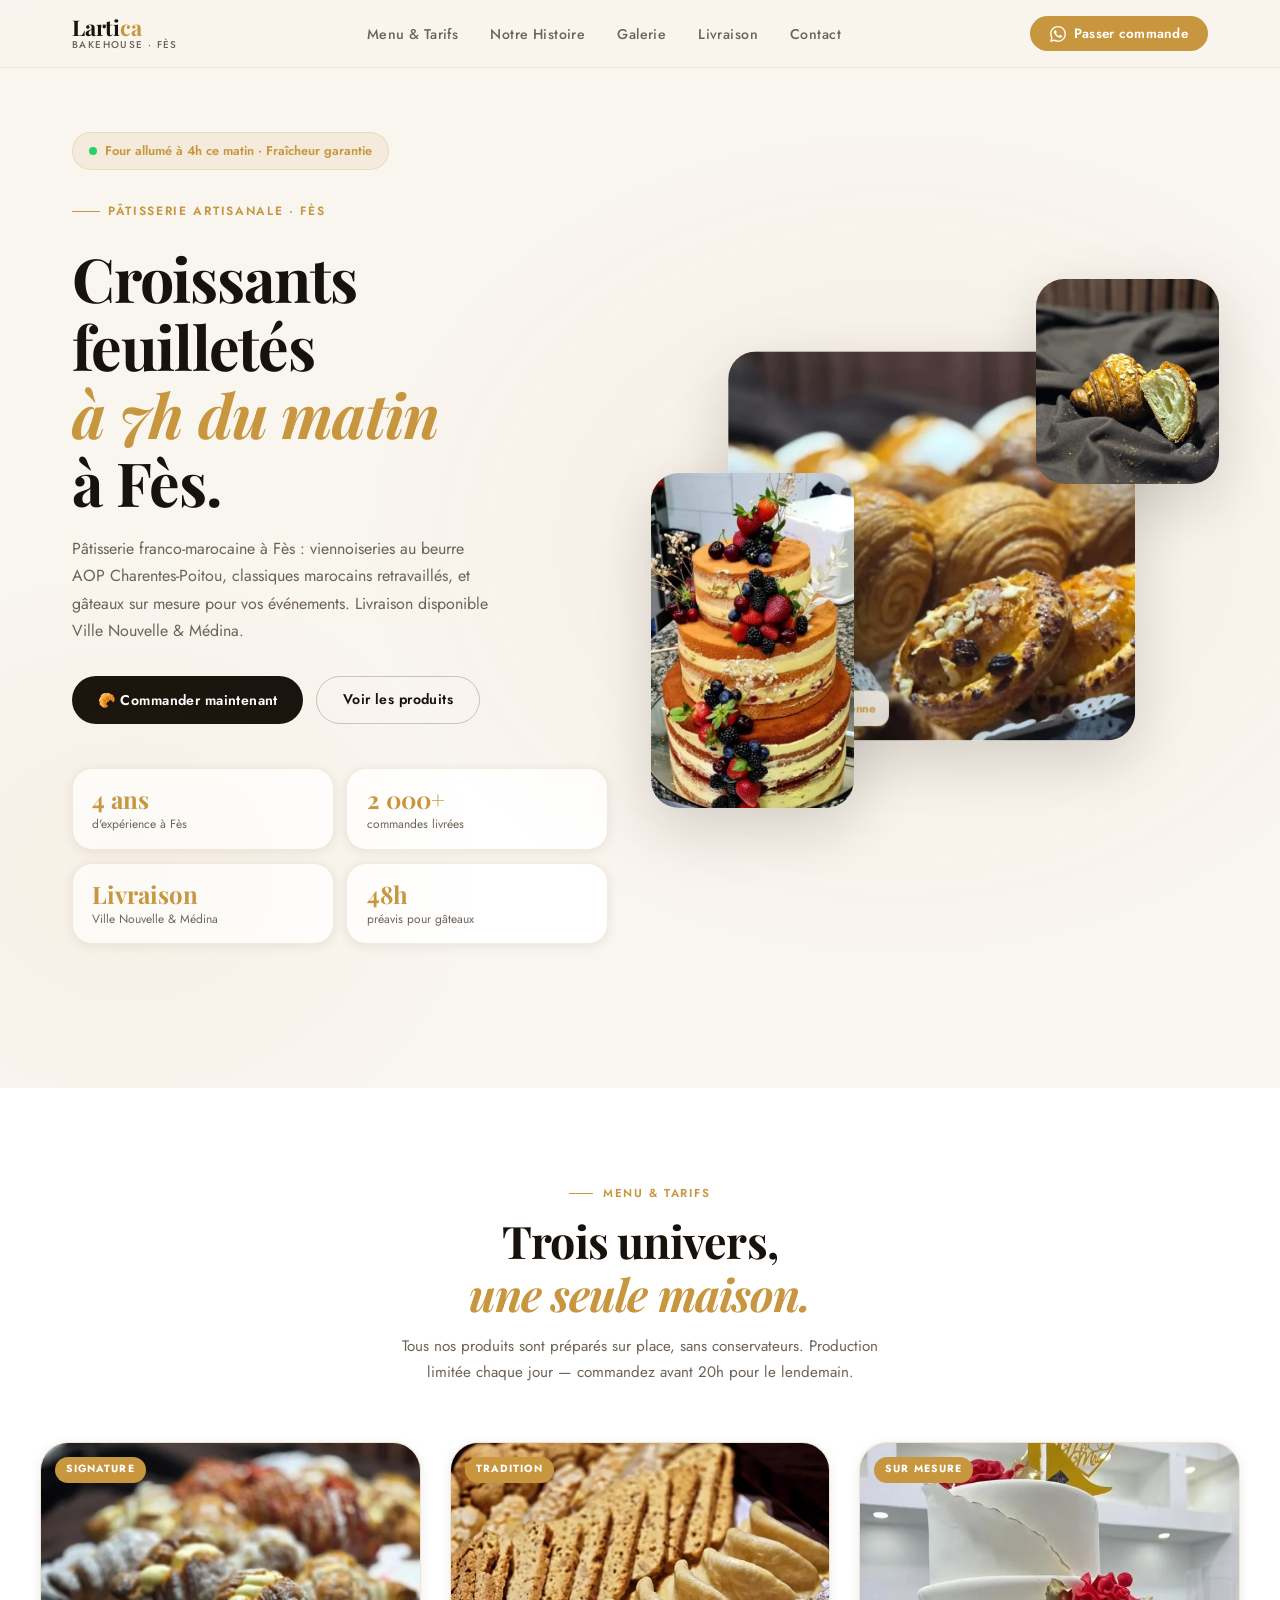
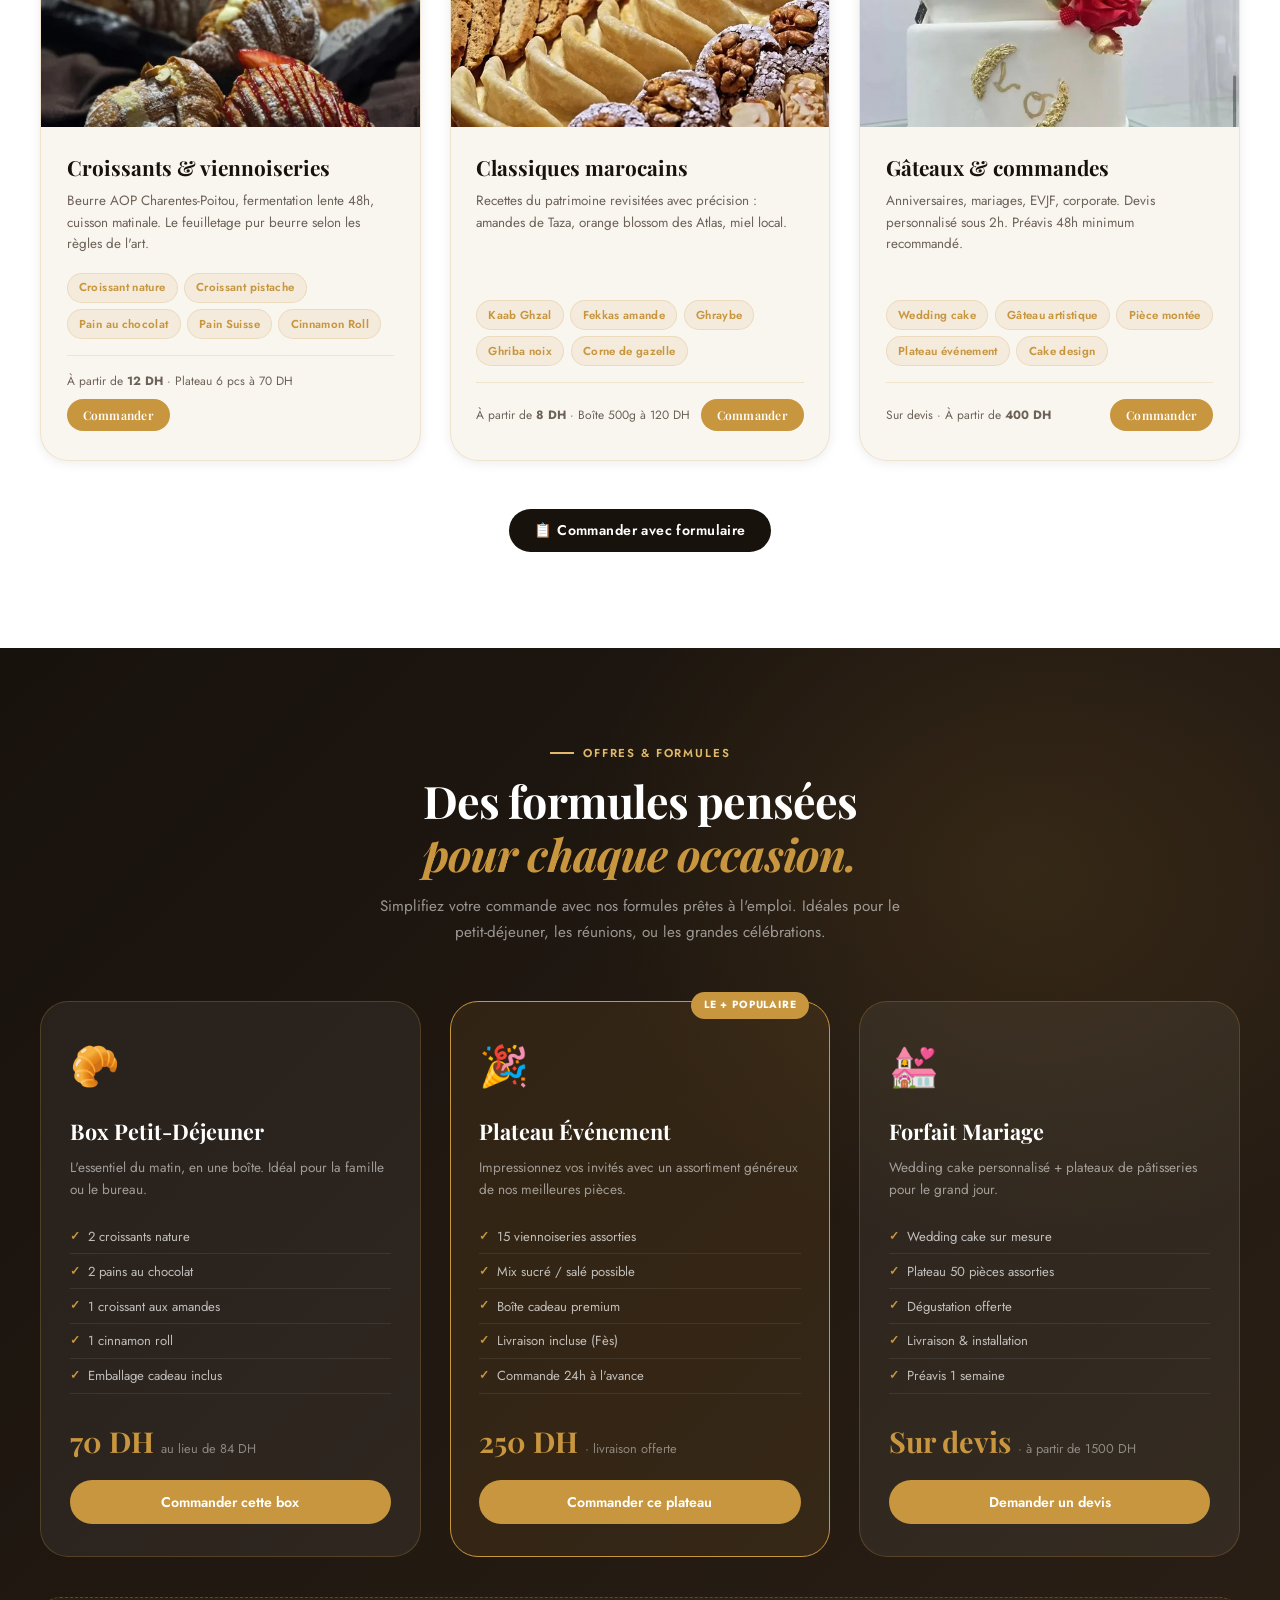
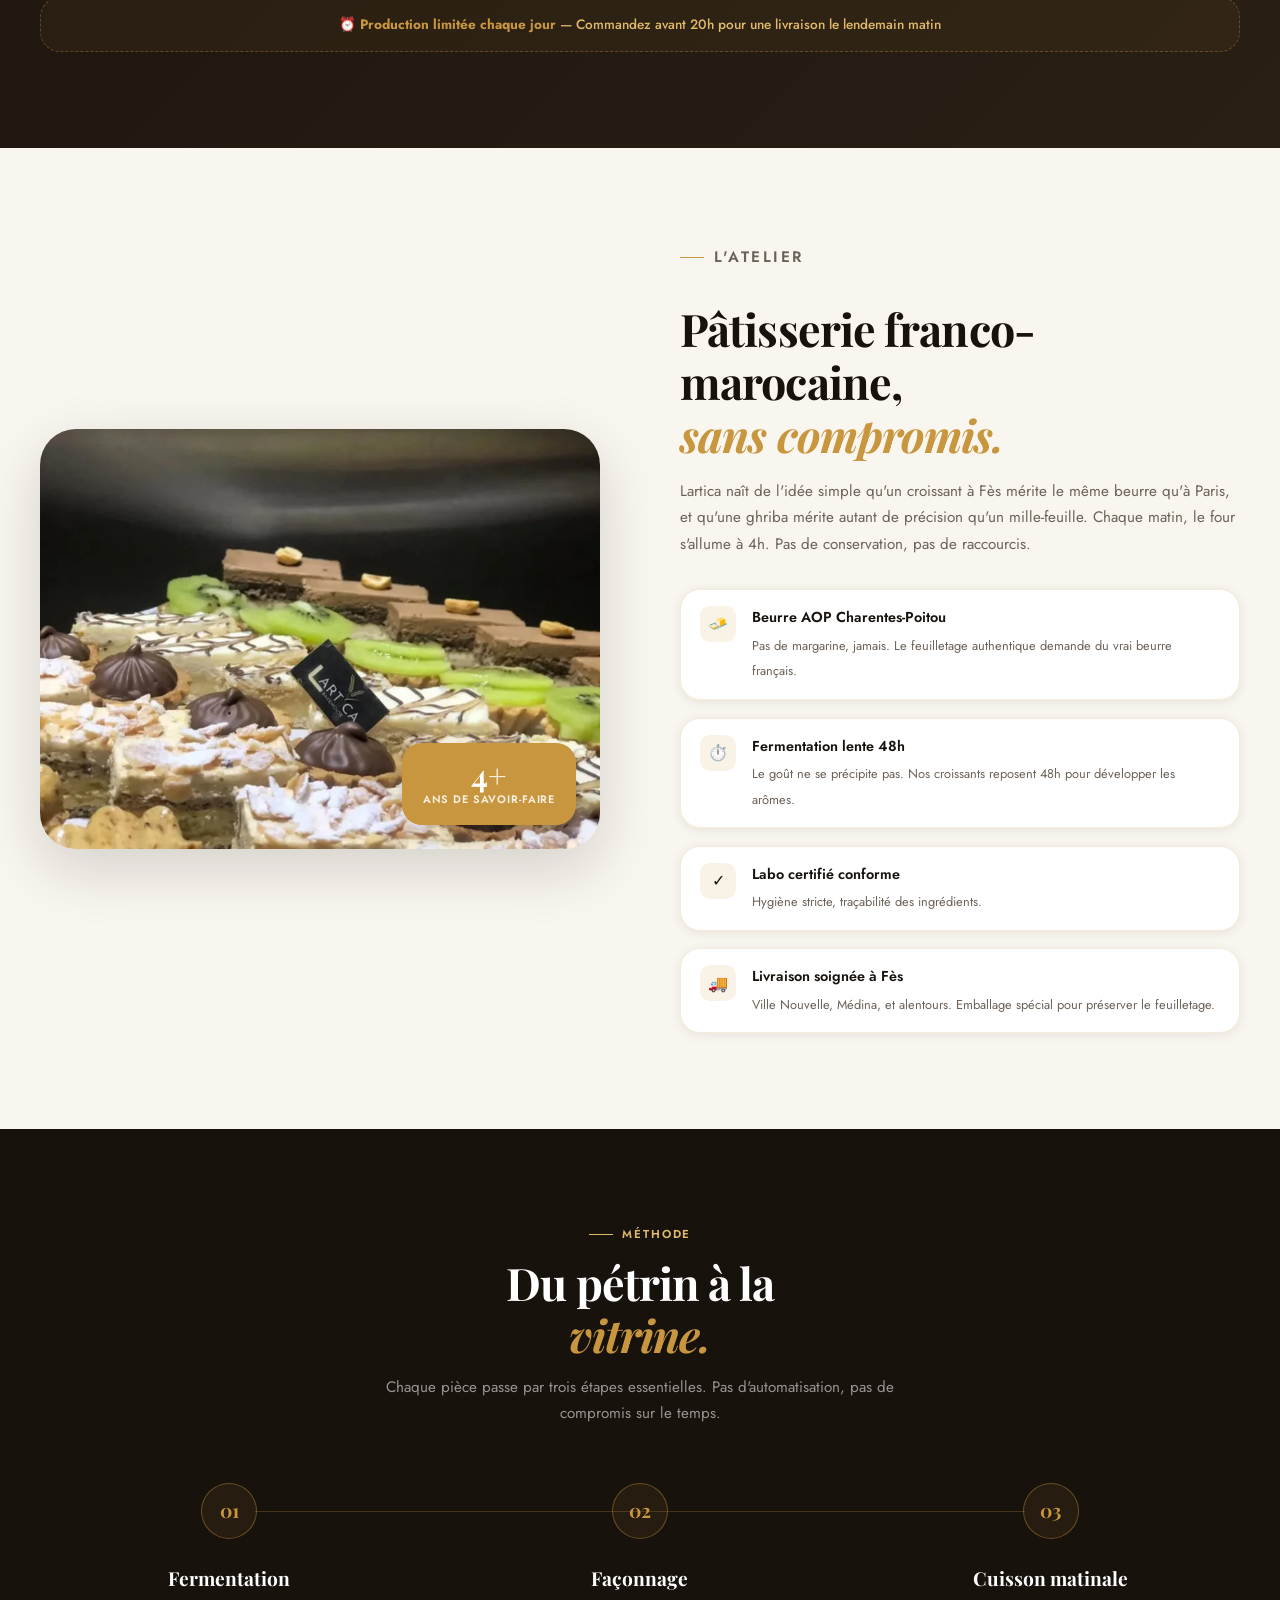
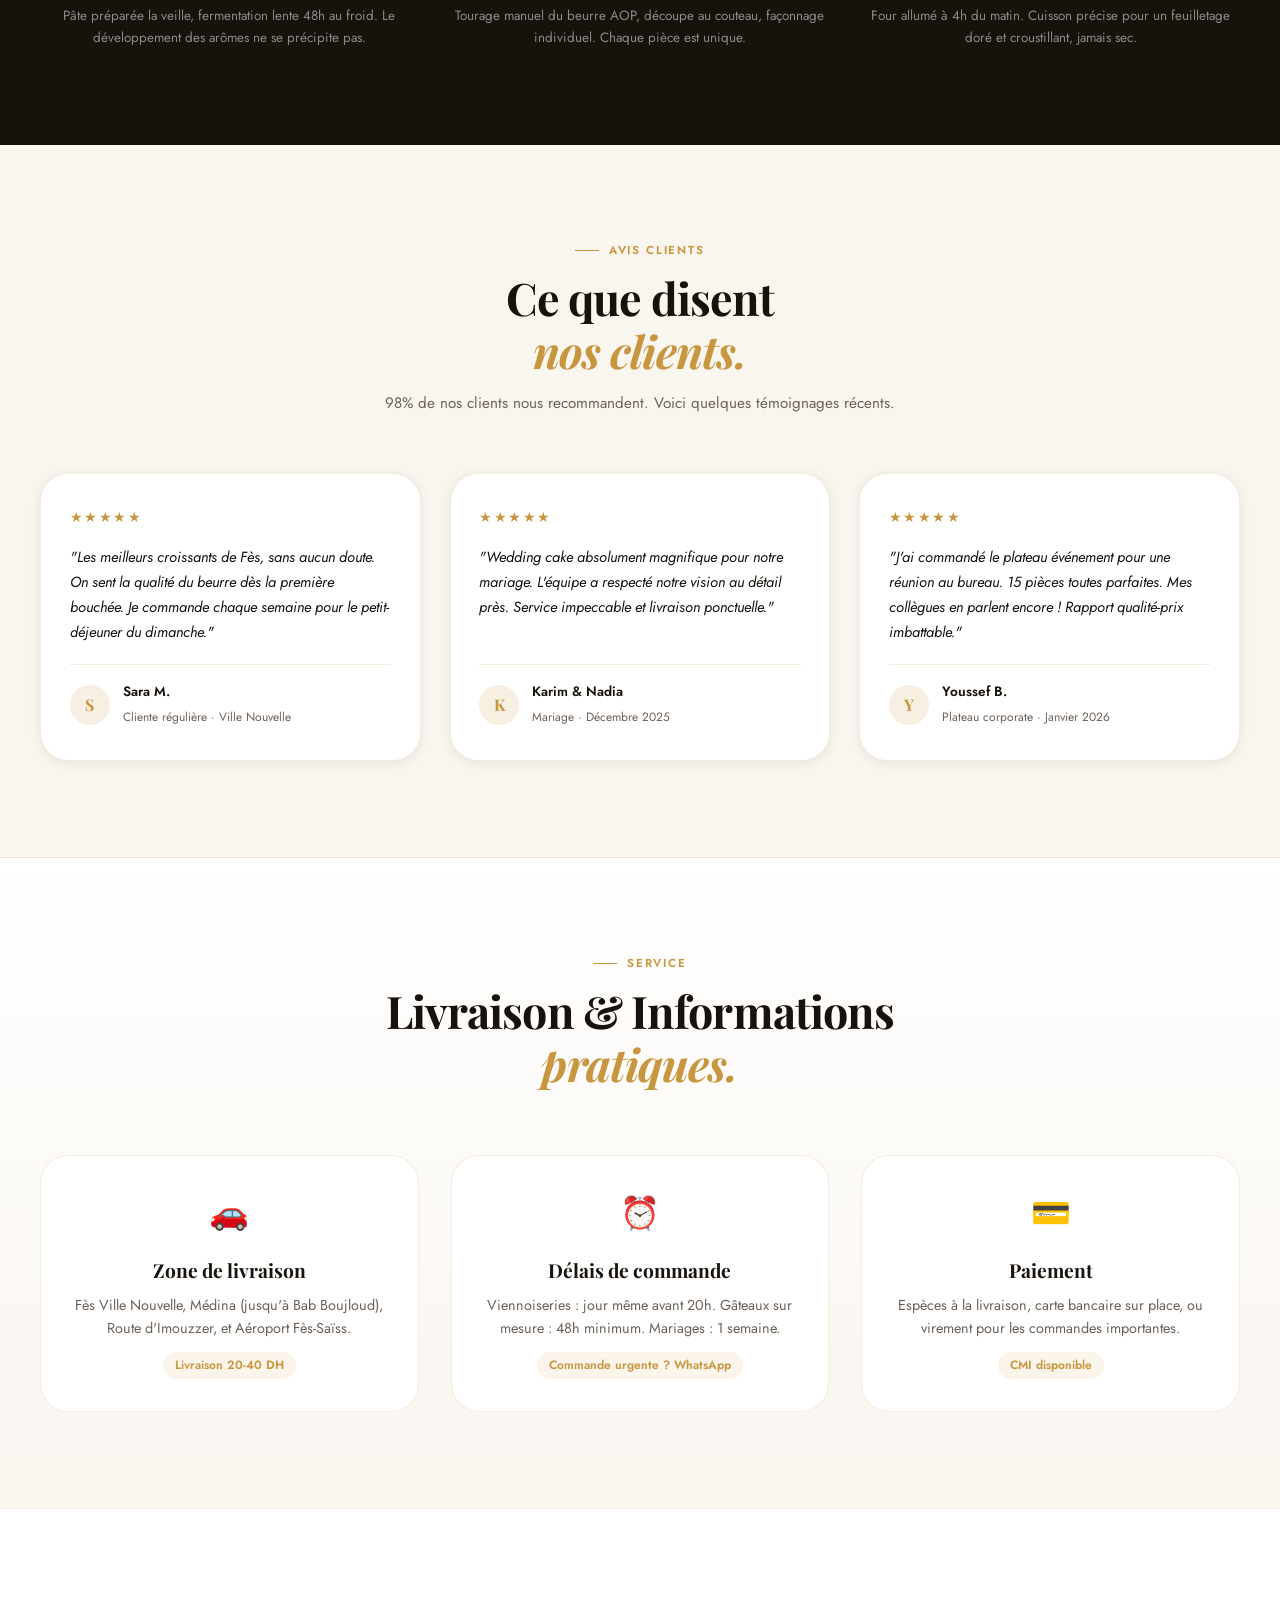
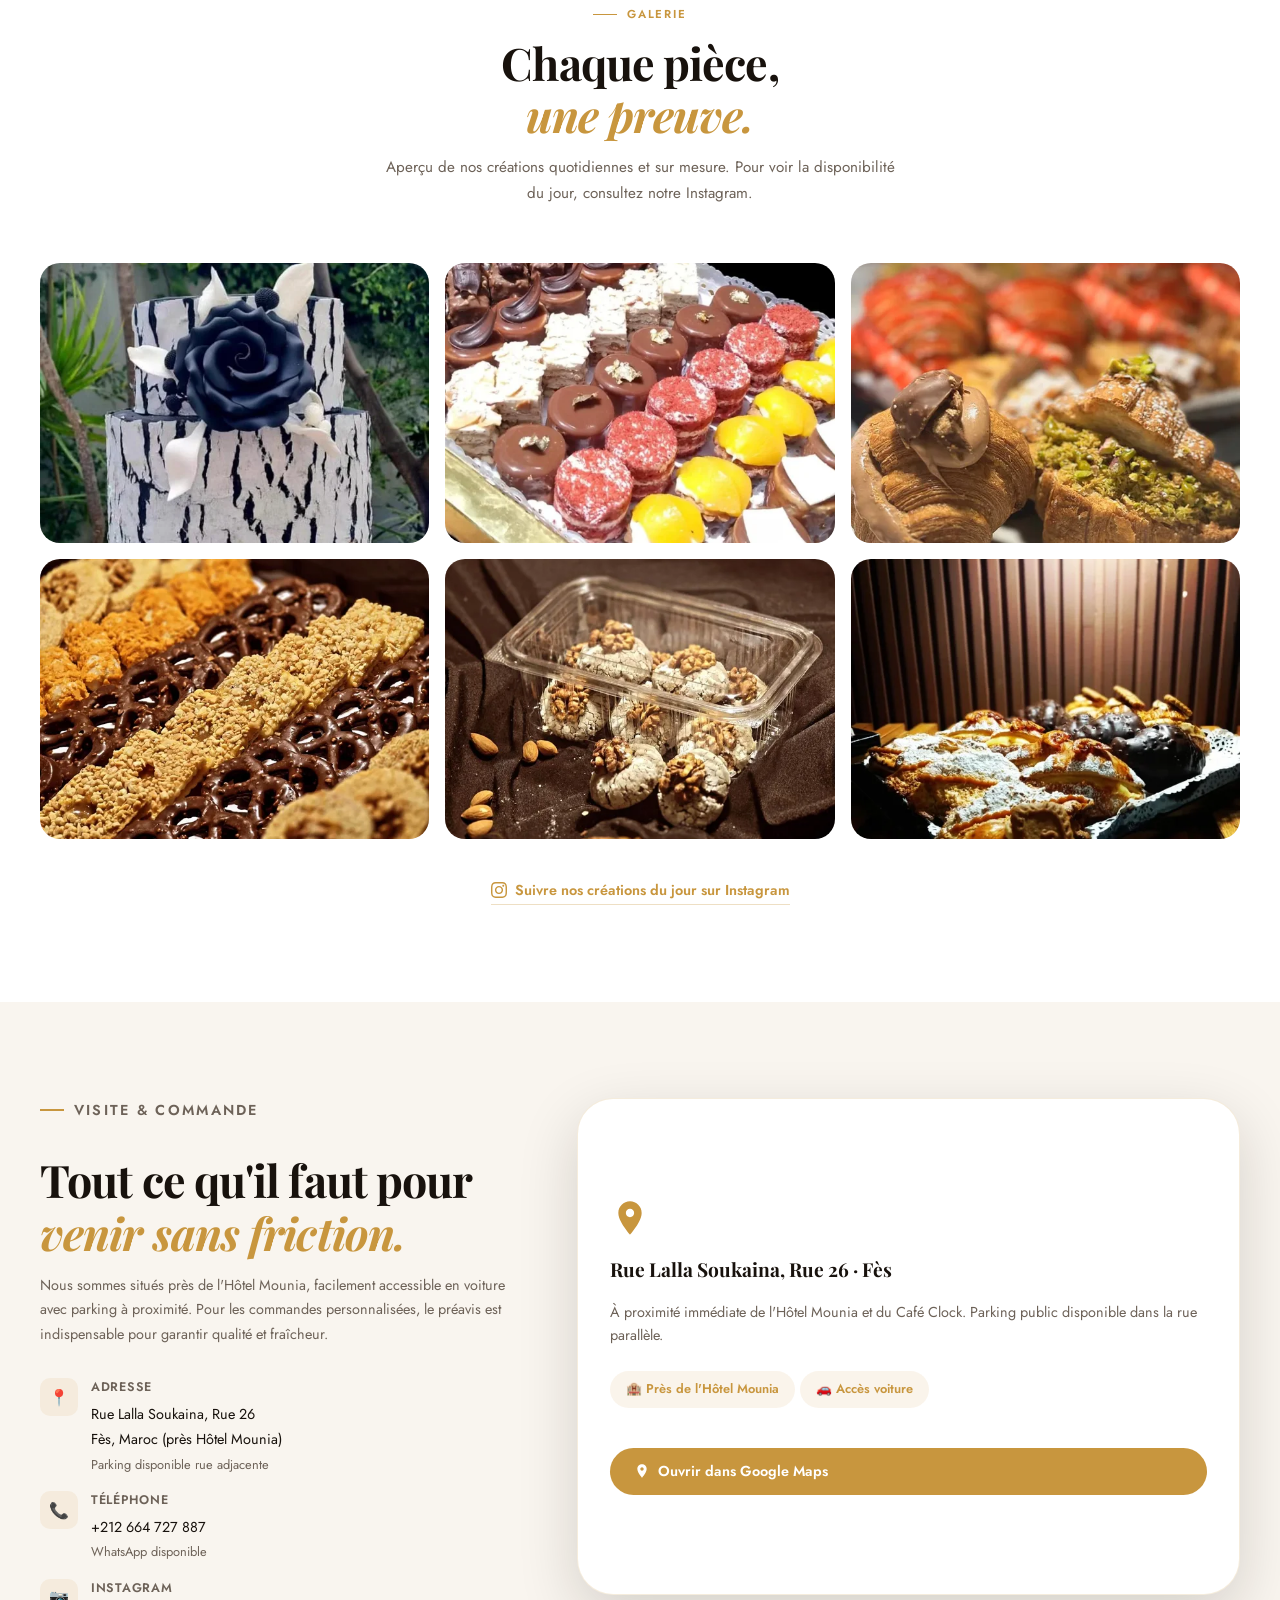
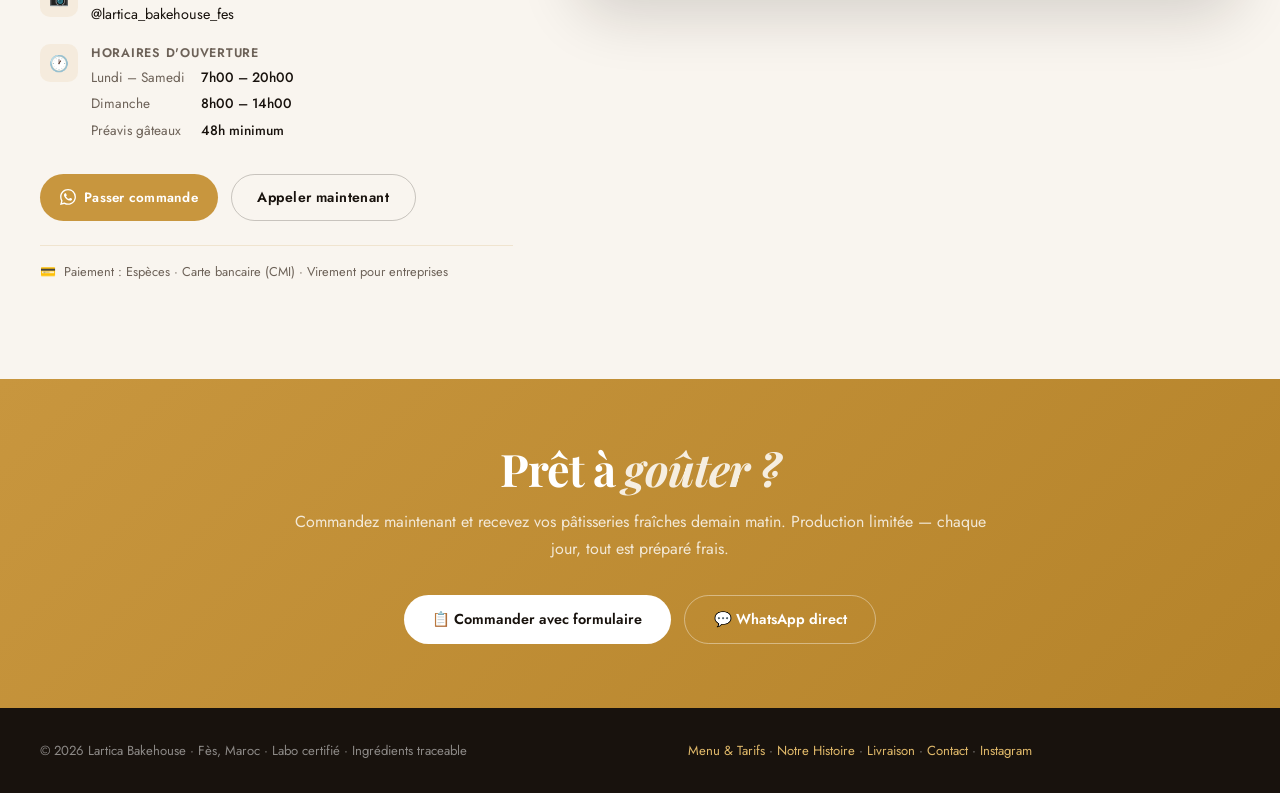
==== commit ab7a6ac5: "Update index.html" ====
--- a/index.html
+++ b/index.html
@@ -294,7 +294,7 @@
           <div class="story-features">
             <div class="story-feature fade-up"><div class="story-feature-icon" aria-hidden="true">🧈</div><div class="story-feature-text"><strong>Beurre AOP Charentes-Poitou</strong><span>Pas de margarine, jamais. Le feuilletage authentique demande du vrai beurre français.</span></div></div>
             <div class="story-feature fade-up"><div class="story-feature-icon" aria-hidden="true">⏱️</div><div class="story-feature-text"><strong>Fermentation lente 48h</strong><span>Le goût ne se précipite pas. Nos croissants reposent 48h pour développer les arômes.</span></div></div>
-            <div class="story-feature fade-up"><div class="story-feature-icon" aria-hidden="true">✓</div><div class="story-feature-text"><strong>Labo certifié conforme</strong><span>Hygiène stricte, traçabilité des ingrédients, certification halal disponible sur demande.</span></div></div>
+            <div class="story-feature fade-up"><div class="story-feature-icon" aria-hidden="true">✓</div><div class="story-feature-text"><strong>Labo certifié conforme</strong><span>Hygiène stricte, traçabilité des ingrédients.</span></div></div>
             <div class="story-feature fade-up"><div class="story-feature-icon" aria-hidden="true">🚚</div><div class="story-feature-text"><strong>Livraison soignée à Fès</strong><span>Ville Nouvelle, Médina, et alentours. Emballage spécial pour préserver le feuilletage.</span></div></div>
           </div>
         </div>
@@ -437,7 +437,7 @@
   <!-- ─── FOOTER ────────────────────────────── -->
   <footer>
     <div class="footer-inner">
-      <span>© 2026 Lartica Bakehouse · Fès, Maroc · Labo certifié · Ingrédients halal</span>
+      <span>© 2026 Lartica Bakehouse · Fès, Maroc · Labo certifié · Ingrédients traceable</span>
       <nav aria-label="Navigation pied de page">
         <a href="#menu">Menu &amp; Tarifs</a> &nbsp;·&nbsp;
         <a href="#histoire">Notre Histoire</a> &nbsp;·&nbsp;
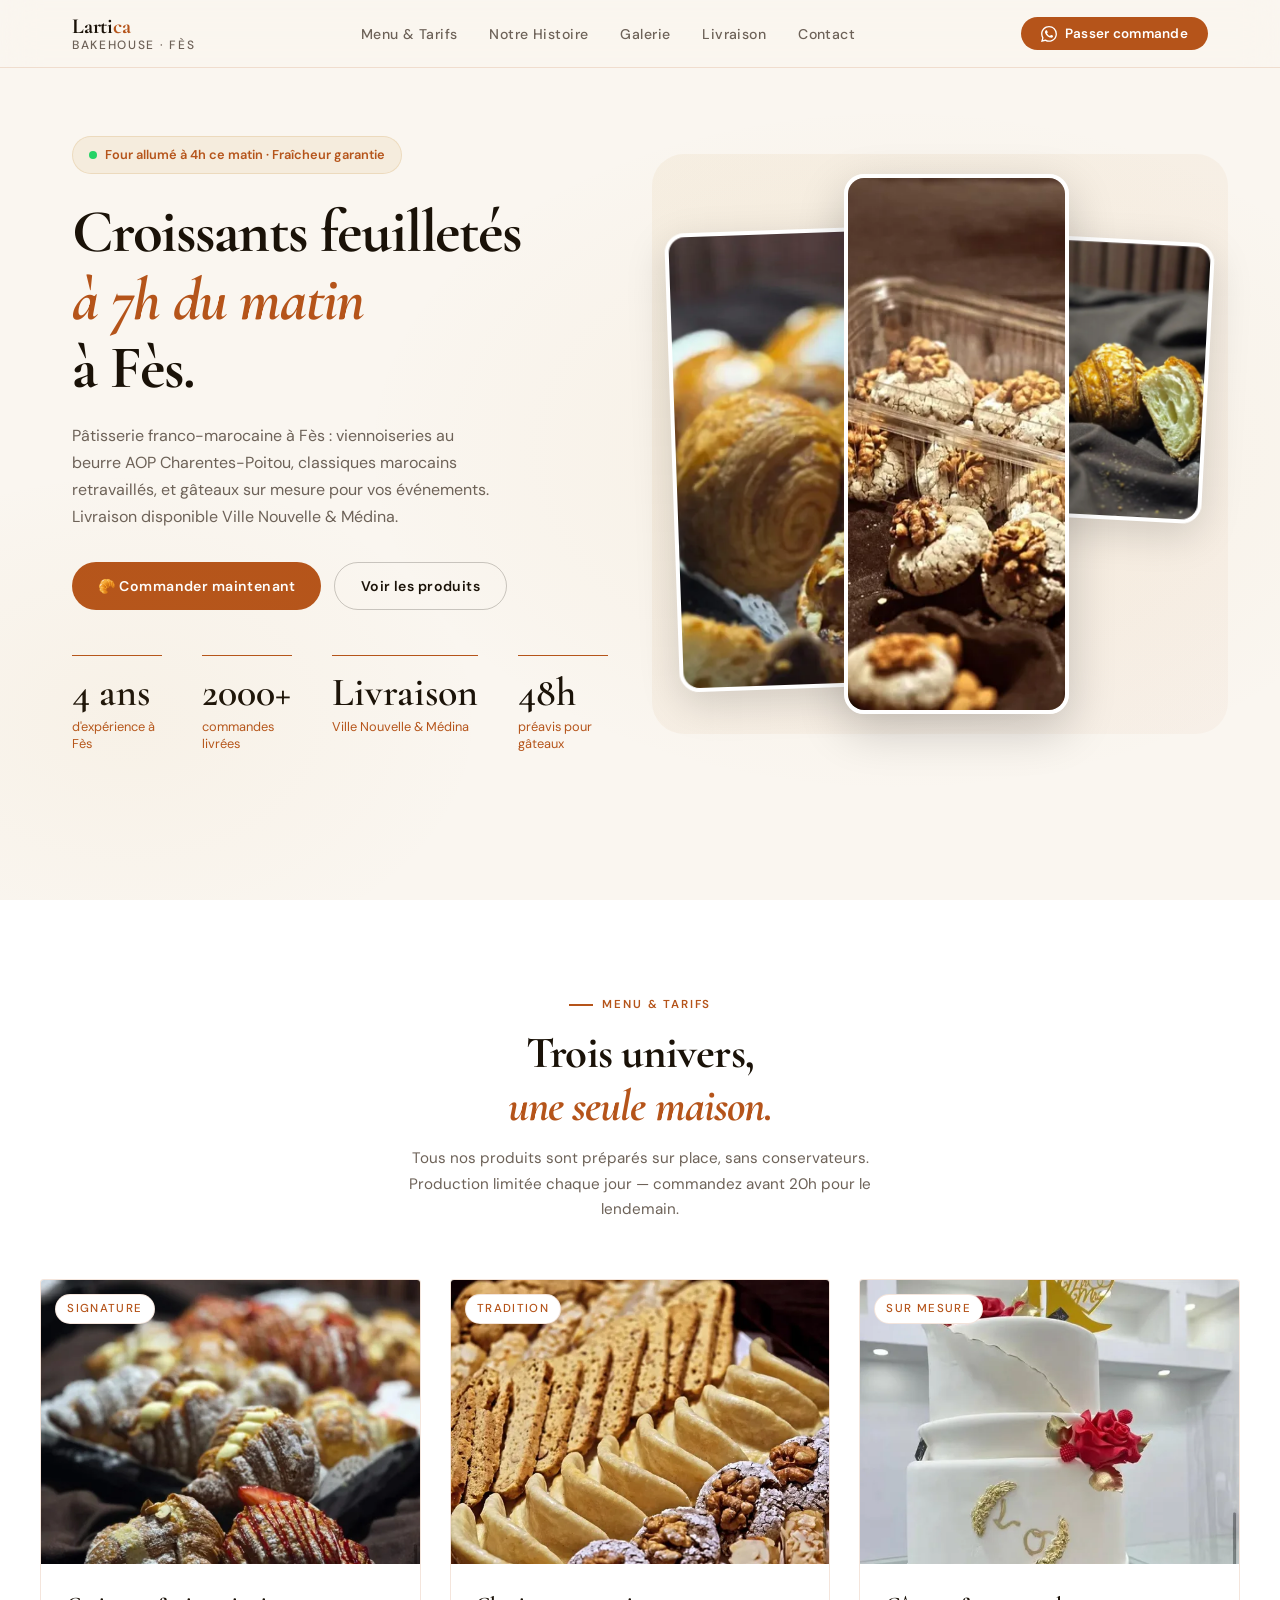
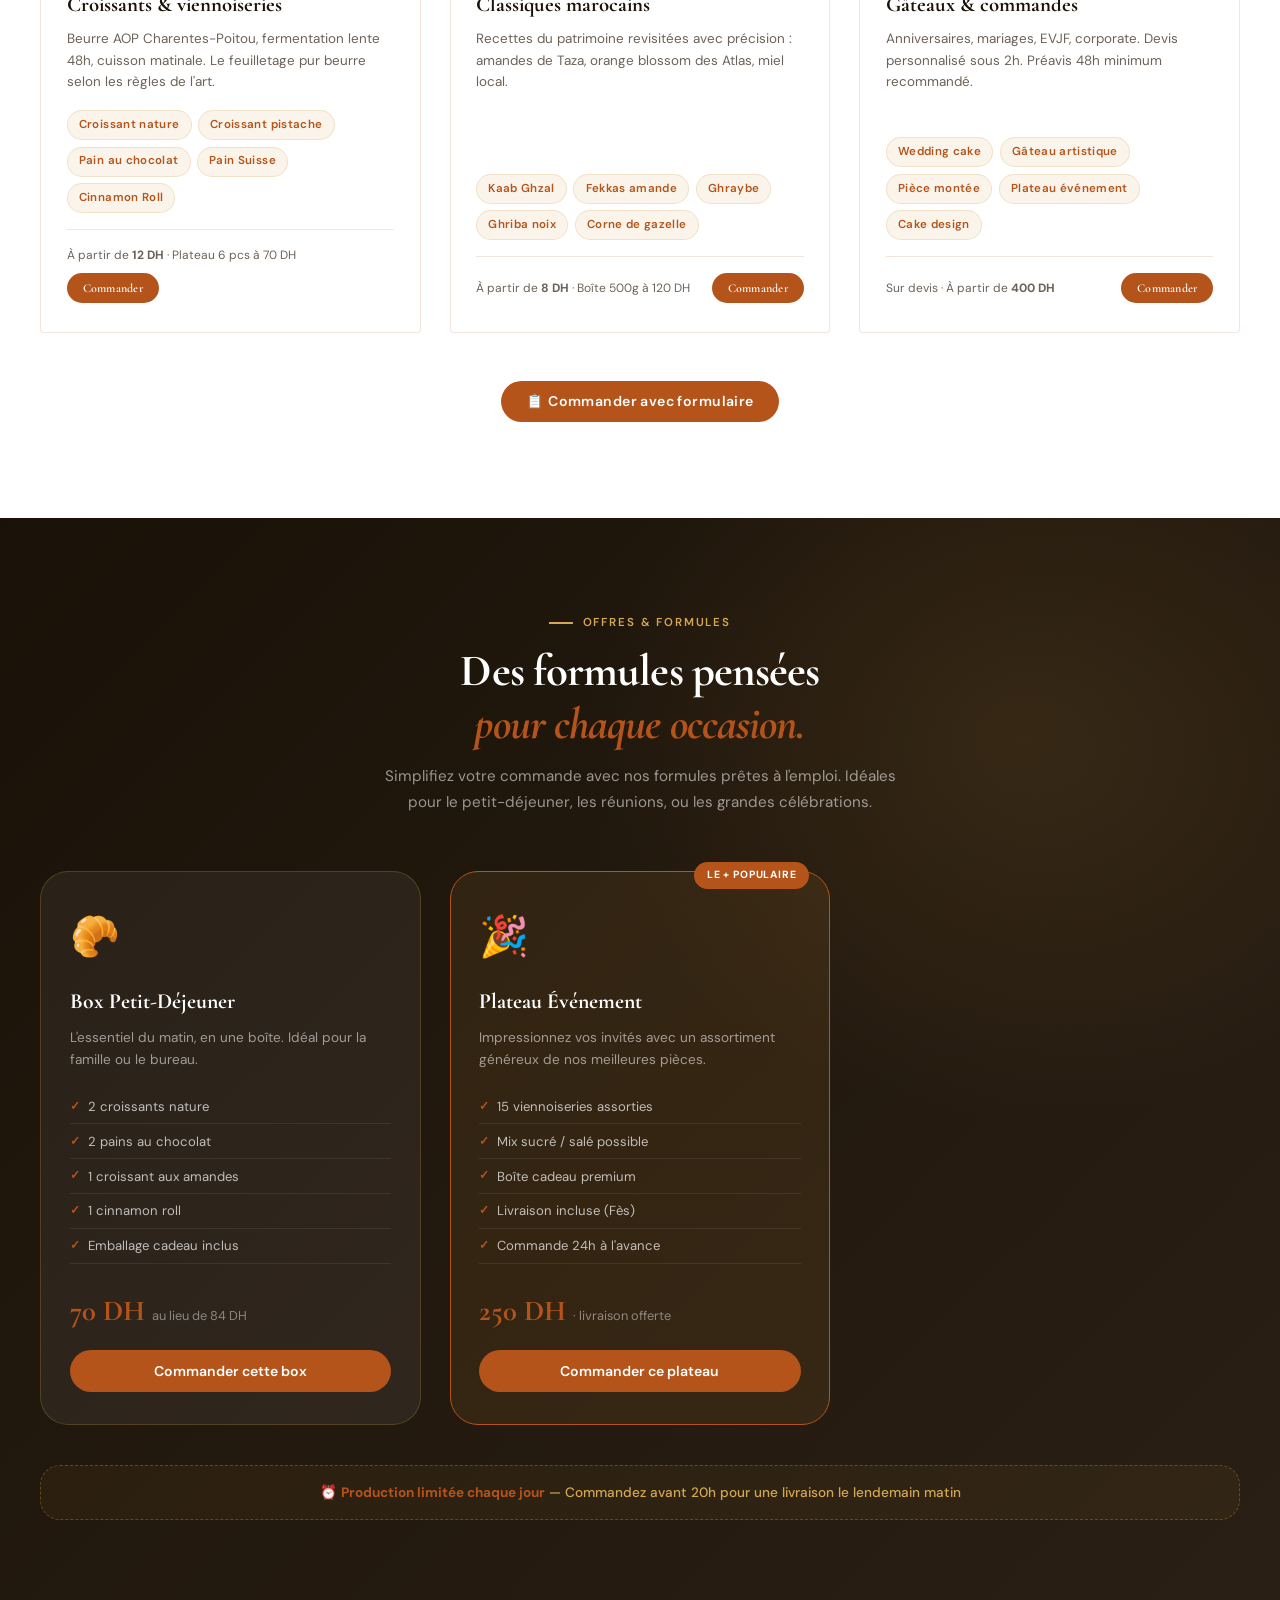
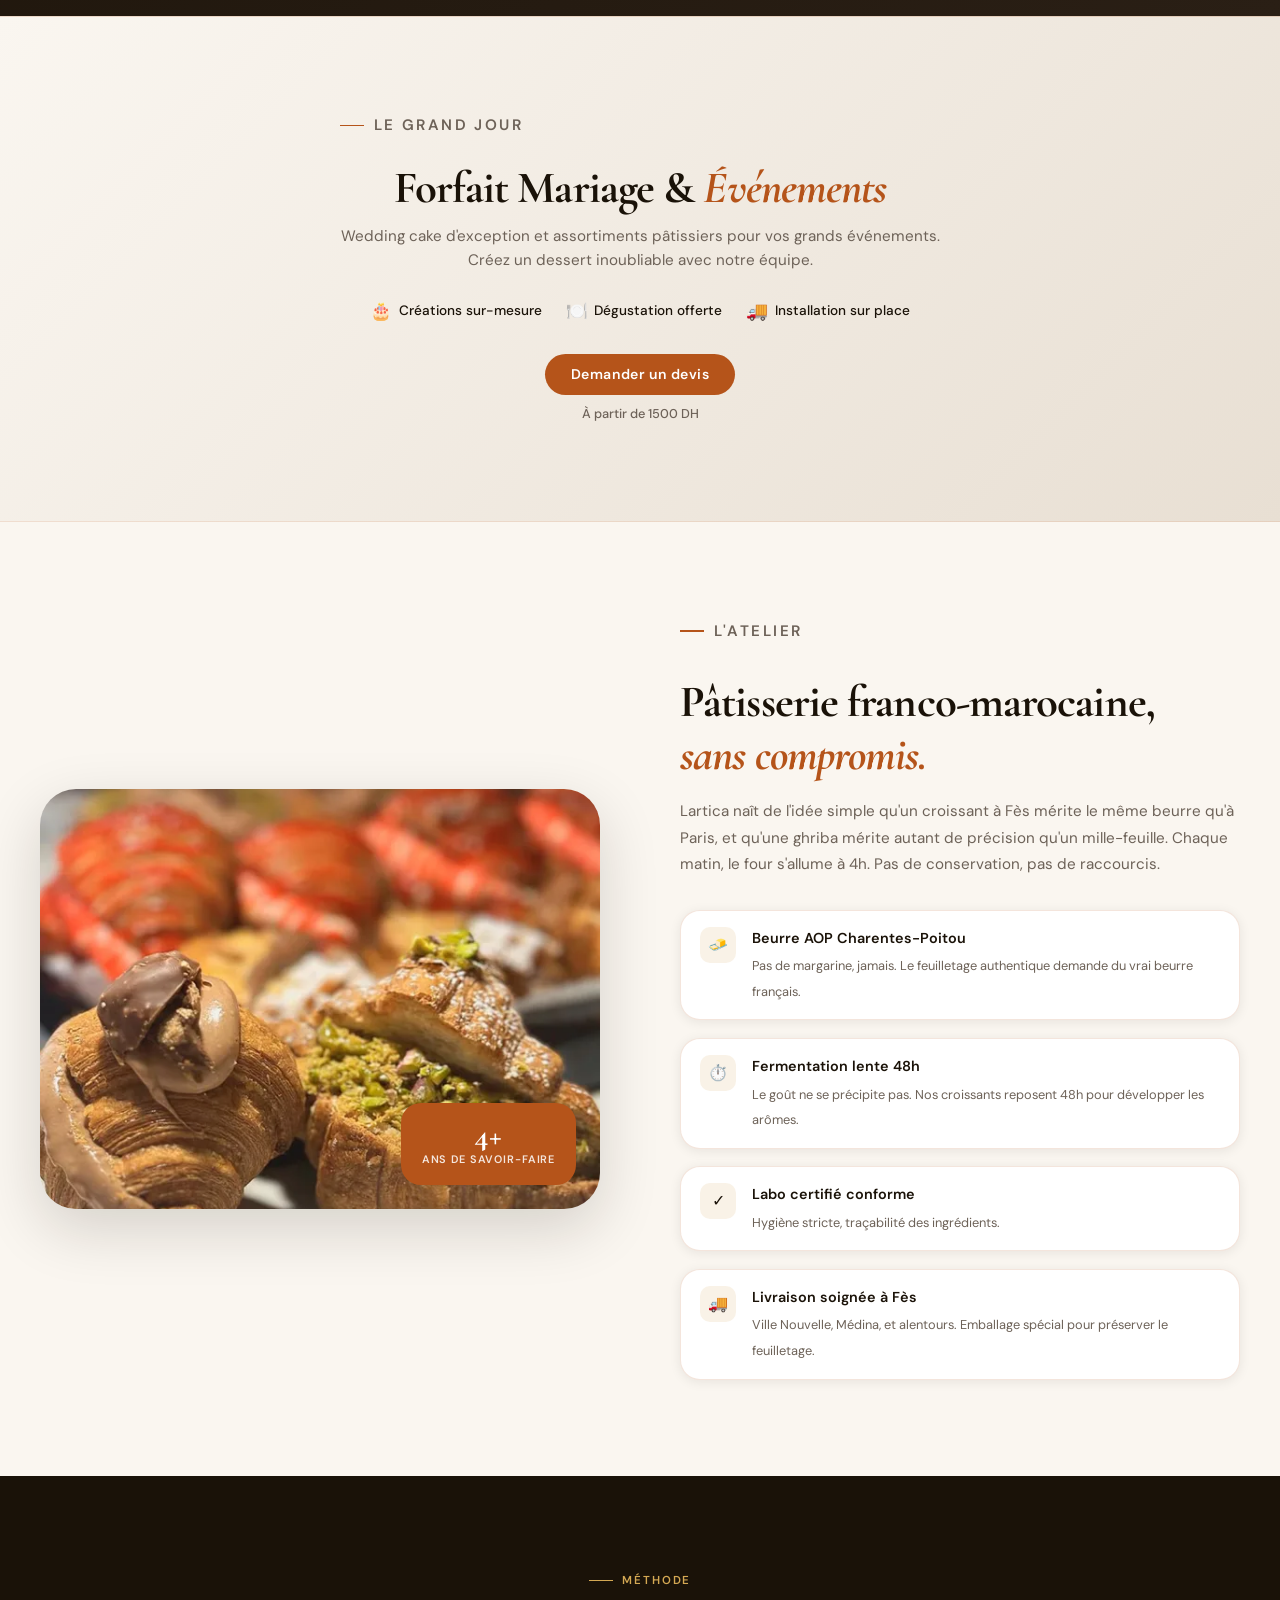
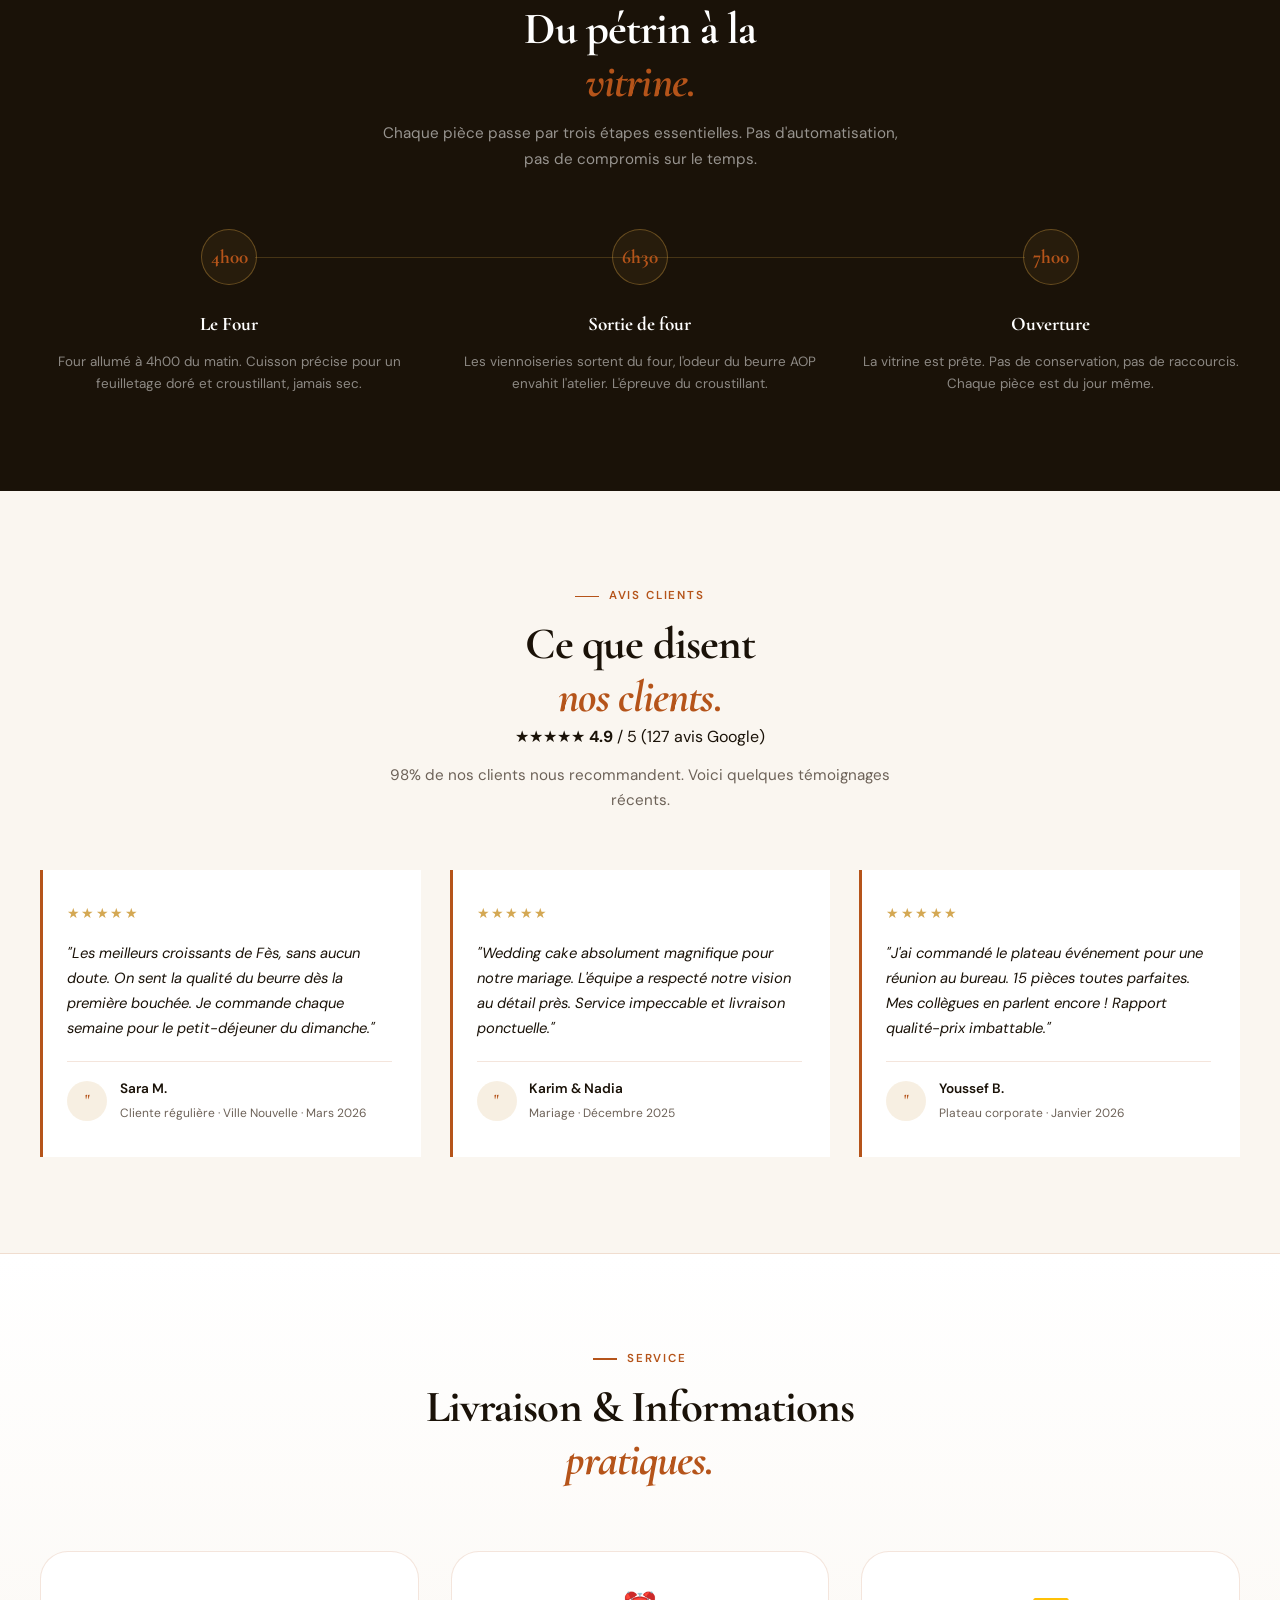
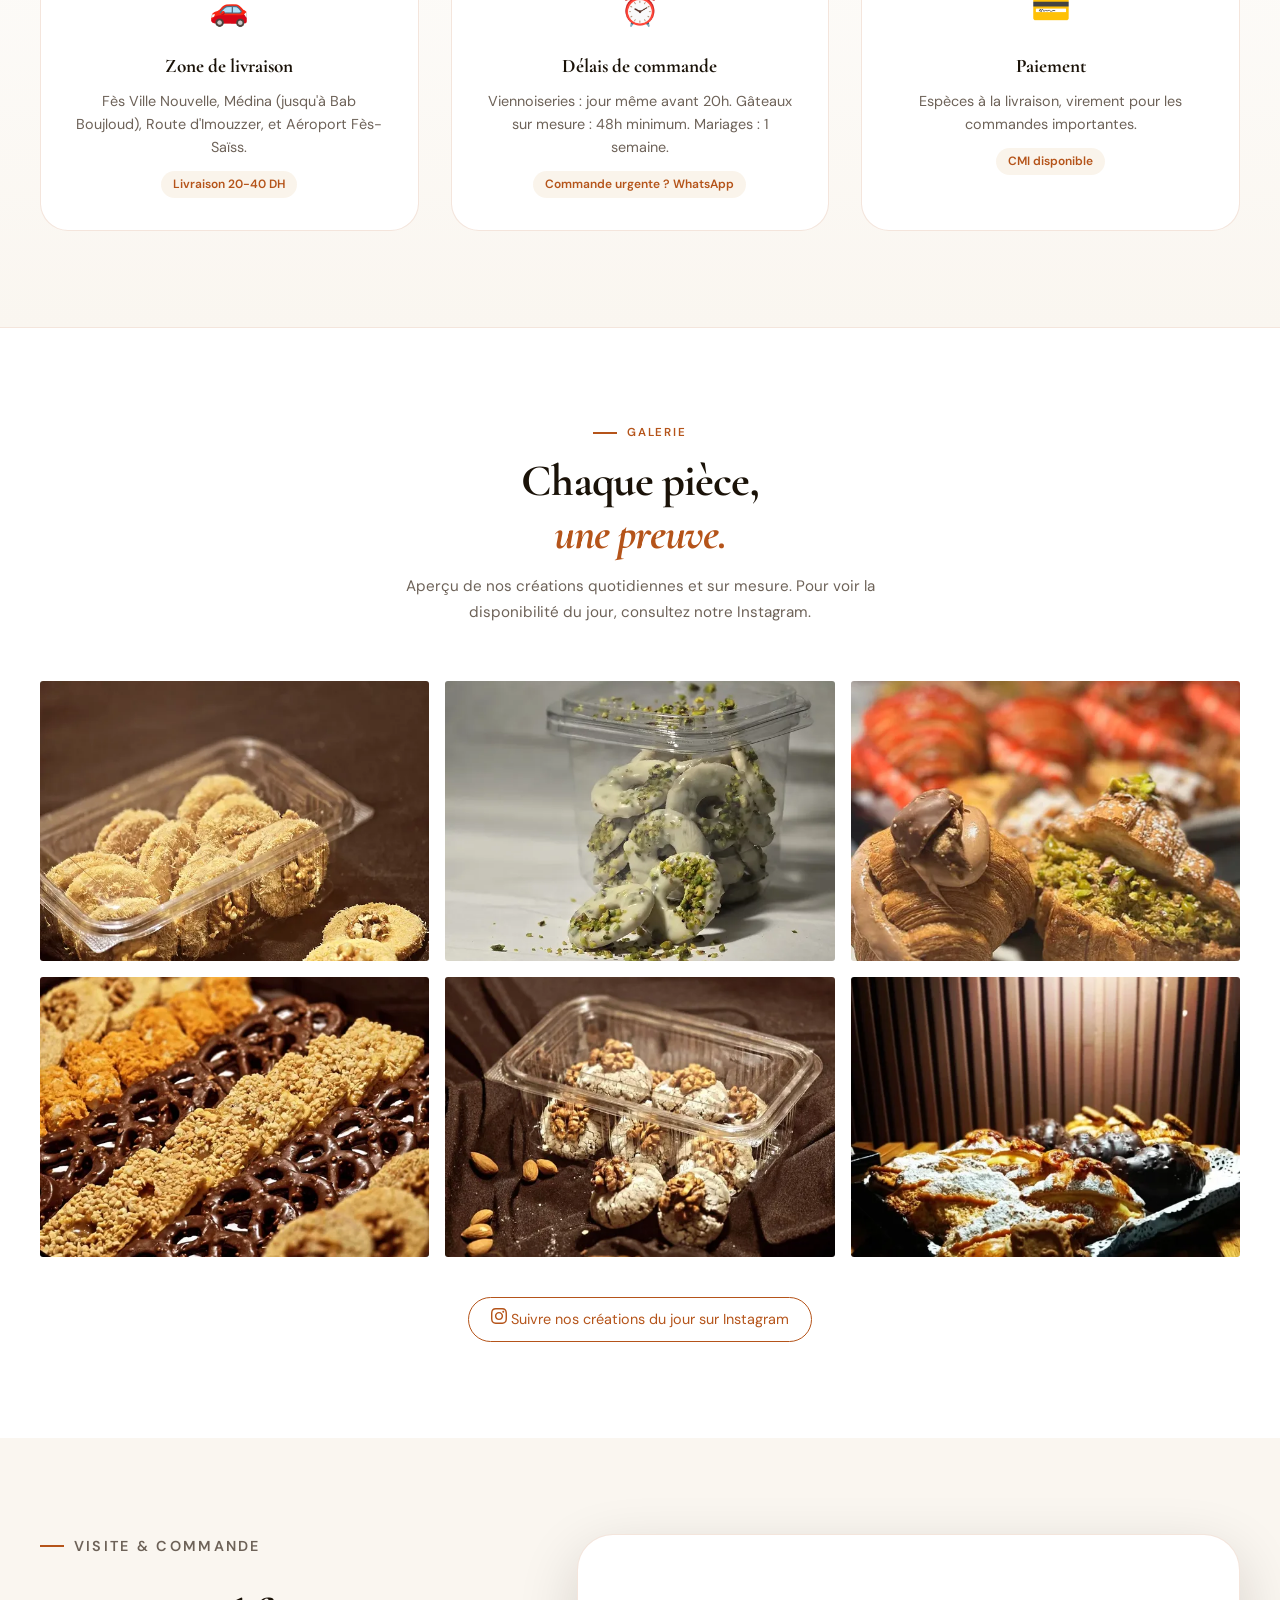
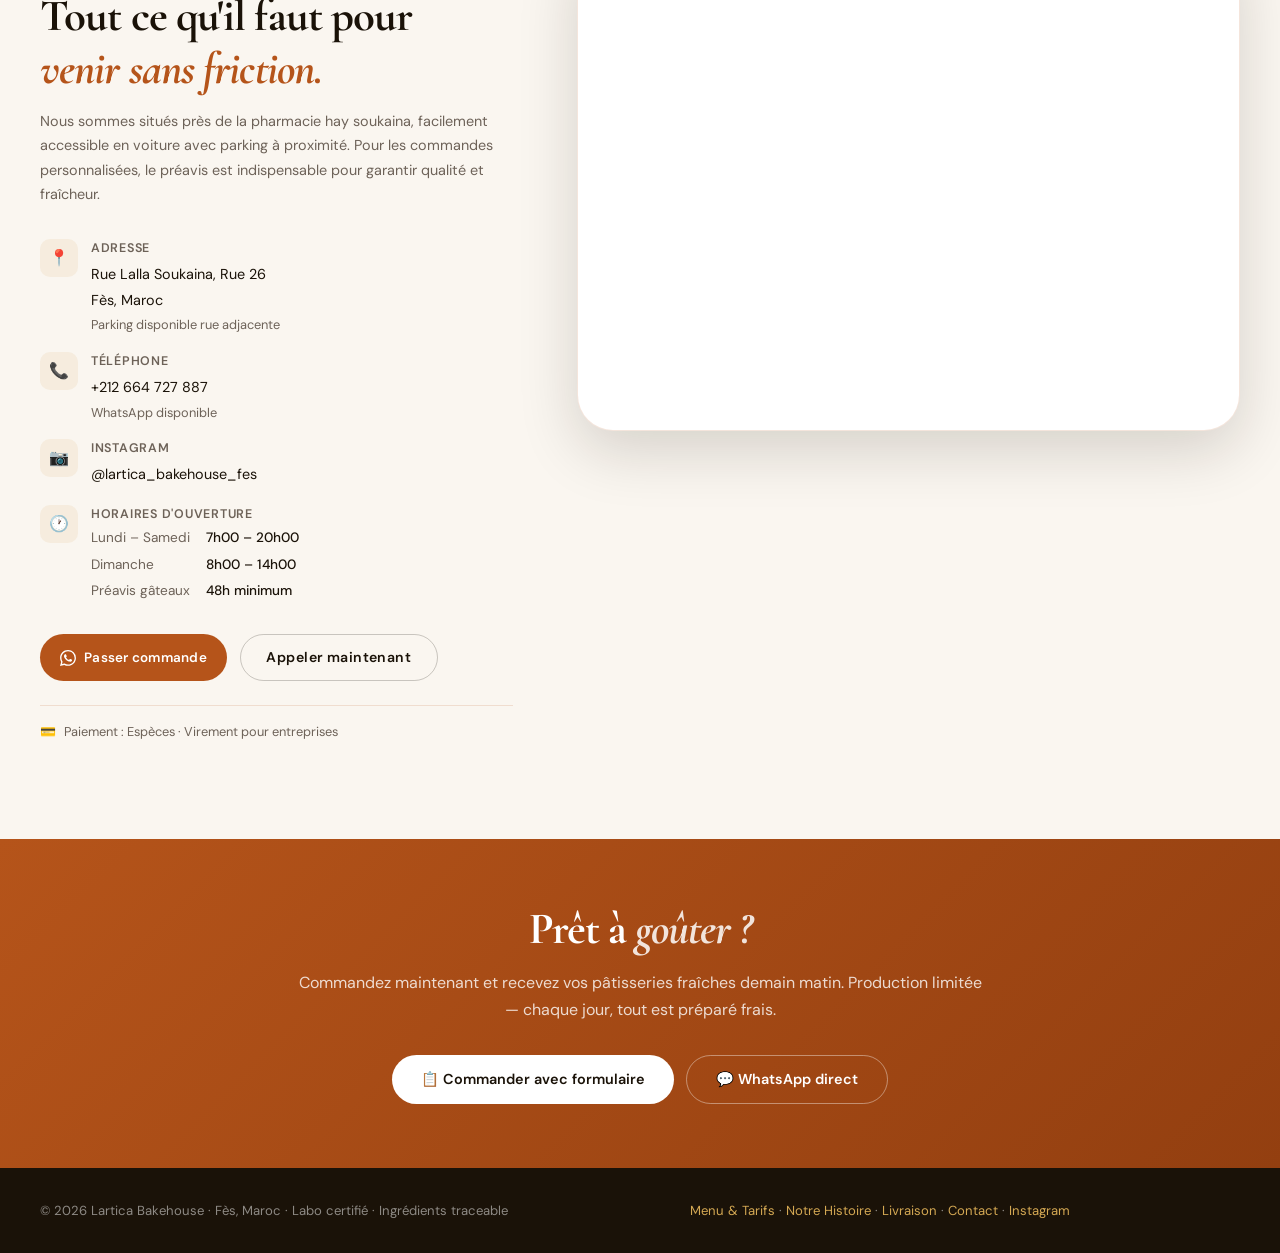
==== commit a018705a: "Add files via upload" ====
--- a/index.html
+++ b/index.html
@@ -9,20 +9,18 @@
   <link rel="canonical" href="https://www.larticabakehouse.ma" />
 
   <!-- Open Graph -->
-  <meta property="og:title" content="Lartica Bakehouse — Pâtisserie Artisanale Fès" />
-  <meta property="og:description" content="Croissants frais à 7h, pâtisseries marocaines et gâteaux sur mesure à Fès. Livraison Ville Nouvelle &amp; Médina." />
-  <meta property="og:type" content="website" />
-  <meta property="og:url" content="https://www.larticabakehouse.ma" />
-  <meta property="og:image" content="https://www.larticabakehouse.ma/images/hero-main.webp" />
-  <meta property="og:image:width" content="1200" />
-  <meta property="og:image:height" content="630" />
+  <meta property="og:title" content="Lartica Bakehouse — Pâtisserie Artisanale à Fès">
+  <meta property="og:description" content="Croissants au beurre AOP, classiques marocains et gâteaux sur mesure. Livraison Fès Ville Nouvelle & Médina.">
+  <meta property="og:image" content="https://simosails.github.io/LarticaBakehouse/images/hero-main.webp">
+  <meta property="og:url" content="https://simosails.github.io/LarticaBakehouse/">
+  <meta property="og:type" content="website">
   <meta property="og:locale" content="fr_FR" />
 
   <!-- Twitter Cards -->
-  <meta name="twitter:card" content="summary_large_image" />
+  <meta name="twitter:card" content="summary_large_image">
   <meta name="twitter:title" content="Lartica Bakehouse — Pâtisserie Artisanale Fès" />
   <meta name="twitter:description" content="Croissants feuilletés et gâteaux sur mesure à Fès. Qualité française, saveurs marocaines." />
-  <meta name="twitter:image" content="https://www.larticabakehouse.ma/images/hero-main.webp" />
+  <meta name="twitter:image" content="https://simosails.github.io/LarticaBakehouse/images/hero-main.webp" />
 
   <!-- Preconnect & Preload -->
   <link rel="preconnect" href="https://fonts.googleapis.com" />
@@ -31,7 +29,7 @@
   <link rel="dns-prefetch" href="//wa.me" />
   <link rel="preload" href="css/styles.css" as="style" />
 
-  <link href="https://fonts.googleapis.com/css2?family=Playfair+Display:ital,wght@0,400;0,500;0,600;0,700;1,400;1,500&family=Jost:wght@300;400;500;600&display=swap" rel="stylesheet" />
+  <link href="https://fonts.googleapis.com/css2?family=Cormorant+Garamond:ital,wght@0,400;0,600;1,400;1,600&family=DM+Sans:wght@400;500&display=swap" rel="stylesheet" />
   <link rel="stylesheet" href="css/styles.css" />
 
   <!-- Schema.org JSON-LD -->
@@ -43,7 +41,7 @@
     "image": "https://www.larticabakehouse.ma/images/hero-main.webp",
     "address": {
       "@type": "PostalAddress",
-      "streetAddress": "Rue Lalla Soukaina, Rue 26, près de l'Hôtel Mounia",
+      "streetAddress": "Rue Lalla Soukaina, Rue 26",
       "addressLocality": "Fès",
       "addressRegion": "Fès-Meknès",
       "addressCountry": "MA"
@@ -55,7 +53,7 @@
     "url": "https://www.larticabakehouse.ma",
     "sameAs": ["https://www.instagram.com/lartica_bakehouse_fes"],
     "servesCuisine": ["Pâtisserie française", "Pâtisserie marocaine", "Viennoiserie"],
-    "paymentAccepted": ["Espèces", "Carte bancaire", "Virement"],
+    "paymentAccepted": ["Espèces", "Virement"],
     "aggregateRating": { "@type": "AggregateRating", "ratingValue": "4.9", "reviewCount": "127" },
     "openingHoursSpecification": [
       {"@type":"OpeningHoursSpecification","dayOfWeek":["Monday","Tuesday","Wednesday","Thursday","Friday","Saturday"],"opens":"07:00","closes":"20:00"},
@@ -75,10 +73,6 @@
 
   <a class="skip-nav" href="#main-content">Aller au contenu</a>
 
-  <!-- Floating WhatsApp Button (Mobile) -->
-  <a href="https://wa.me/212664727887?text=Bonjour%20Lartica%20Bakehouse%2C%20je%20souhaite%20passer%20une%20commande." class="whatsapp-float" aria-label="Commander sur WhatsApp" target="_blank" rel="noopener">
-    <svg viewBox="0 0 24 24" aria-hidden="true"><path d="M17.472 14.382c-.297-.149-1.758-.867-2.03-.967-.273-.099-.471-.148-.67.15-.197.297-.767.966-.94 1.164-.173.199-.347.223-.644.075-.297-.15-1.255-.463-2.39-1.475-.883-.788-1.48-1.761-1.653-2.059-.173-.297-.018-.458.13-.606.134-.133.298-.347.446-.52.149-.174.198-.298.298-.497.099-.198.05-.371-.025-.52-.075-.149-.669-1.612-.916-2.207-.242-.579-.487-.5-.669-.51-.173-.008-.371-.01-.57-.01-.198 0-.52.074-.792.372-.272.297-1.04 1.016-1.04 2.479 0 1.462 1.065 2.875 1.213 3.074.149.198 2.096 3.2 5.077 4.487.709.306 1.262.489 1.694.625.712.227 1.36.195 1.871.118.571-.085 1.758-.719 2.006-1.413.248-.694.248-1.289.173-1.413-.074-.124-.272-.198-.57-.347m-5.421 7.403h-.004a9.87 9.87 0 01-5.031-1.378l-.361-.214-3.741.982.998-3.648-.235-.374a9.86 9.86 0 01-1.51-5.26c.001-5.45 4.436-9.884 9.888-9.884 2.64 0 5.122 1.03 6.988 2.898a9.825 9.825 0 012.893 6.994c-.003 5.45-4.437 9.884-9.885 9.884m8.413-18.297A11.815 11.815 0 0012.05 0C5.495 0 .16 5.335.157 11.892c0 2.096.547 4.142 1.588 5.945L.057 24l6.305-1.654a11.882 11.882 0 005.683 1.448h.005c6.554 0 11.89-5.335 11.893-11.893a11.821 11.821 0 00-3.48-8.413Z"/></svg>
-  </a>
 
   <!-- ─── HEADER ─────────────────────────── -->
   <header id="site-header">
@@ -125,7 +119,7 @@
             <span class="pulse" aria-hidden="true"></span>
             Four allumé à 4h ce matin · Fraîcheur garantie
           </div>
-          <p class="hero-eyebrow" aria-hidden="true">Pâtisserie artisanale · Fès</p>
+
           <h1>Croissants feuilletés<br><em>à 7h du matin</em><br>à Fès.</h1>
           <p class="hero-sub">Pâtisserie franco-marocaine à Fès : viennoiseries au beurre AOP Charentes-Poitou, classiques marocains retravaillés, et gâteaux sur mesure pour vos événements. Livraison disponible Ville Nouvelle &amp; Médina.</p>
           <div class="hero-ctas">
@@ -133,23 +127,28 @@
             <a href="#menu" class="btn-outline" aria-label="Voir notre menu et tarifs">Voir les produits</a>
           </div>
           <div class="hero-stats" role="list" aria-label="Chiffres clés">
-            <div class="stat-card" role="listitem"><div class="stat-value">4 ans</div><div class="stat-label">d'expérience à Fès</div></div>
-            <div class="stat-card" role="listitem"><div class="stat-value">2 000+</div><div class="stat-label">commandes livrées</div></div>
-            <div class="stat-card" role="listitem"><div class="stat-value">Livraison</div><div class="stat-label">Ville Nouvelle &amp; Médina</div></div>
-            <div class="stat-card" role="listitem"><div class="stat-value">48h</div><div class="stat-label">préavis pour gâteaux</div></div>
+            <div class="stat-item" role="listitem"><div class="stat-number">4 ans</div><div class="stat-label">d'expérience à Fès</div></div>
+            <div class="stat-item" role="listitem"><div class="stat-number">2000+</div><div class="stat-label">commandes livrées</div></div>
+            <div class="stat-item" role="listitem"><div class="stat-number">Livraison</div><div class="stat-label">Ville Nouvelle &amp; Médina</div></div>
+            <div class="stat-item" role="listitem"><div class="stat-number">48h</div><div class="stat-label">préavis pour gâteaux</div></div>
           </div>
         </div>
         <div class="hero-images" aria-hidden="true">
-          <div class="hero-card hero-card-main">
-            <img src="images/hero-main.webp" alt="Viennoiseries fraîches Lartica : croissants, pains au chocolat et escargots" width="912" height="640" fetchpriority="high" />
-            <div class="hero-badge">Fraîcheur <span>quotidienne</span></div>
-          </div>
-          <div class="hero-card hero-card-tall">
-            <img src="images/hero-tall.webp" alt="Naked cake aux fruits rouges préparé en atelier" width="456" height="640" loading="lazy" />
-          </div>
-          <div class="hero-card hero-card-side">
-            <img src="images/hero-side.webp" alt="Croissant aux amandes feuilleté, mie alvéolée" width="408" height="476" loading="lazy" />
-          </div>
+          <img class="hero-main" src="images/hero-main.webp"
+               srcset="images/hero-main-1200.webp 1200w, images/hero-main-600.webp 600w"
+               sizes="(max-width: 768px) 100vw, 60vw"
+               alt="Viennoiseries fraîches Lartica : croissants, pains au chocolat et escargots"
+               width="912" height="640" loading="eager" fetchpriority="high" />
+          <img class="hero-tall" src="images/hero-tall.webp"
+               srcset="images/hero-tall.webp 1200w, images/hero-tall.webp 600w"
+               sizes="(max-width: 768px) 100vw, 38vw"
+               alt="Naked cake aux fruits rouges préparé en atelier"
+               width="456" height="640" loading="eager" fetchpriority="high" />
+          <img class="hero-side" src="images/hero-side.webp"
+               srcset="images/hero-side.webp 1200w, images/hero-side.webp 600w"
+               sizes="(max-width: 768px) 100vw, 28vw"
+               alt="Croissant aux amandes feuilleté, mie alvéolée"
+               width="408" height="476" loading="eager" fetchpriority="high" />
         </div>
       </div>
     </section>
@@ -167,7 +166,7 @@
           <!-- Viennoiserie -->
           <article class="menu-card fade-up" aria-label="Viennoiseries et croissants">
             <div class="menu-card-img">
-              <img src="images/menu-viennoiseries.webp" alt="Plateau de croissants fourrés à la crème et fraise, viennoiseries Lartica" width="600" height="450" loading="lazy" />
+              <img src="images/menu-viennoiseries.webp" alt="Plateau de croissants fourrés à la crème et fraise, viennoiseries Lartica" width="600" height="450" loading="lazy" decoding="async" />
               <span class="menu-card-badge">Signature</span>
             </div>
             <div class="menu-card-body">
@@ -178,7 +177,7 @@
               </ul>
               <div class="price-tag">
                 <span>À partir de <strong>12 DH</strong> · Plateau 6 pcs à 70 DH</span>
-                <button class="quick-order-btn" data-open-order data-product="Croissants & viennoiseries">Commander</button>
+                <button class="quick-order-btn" data-open-order data-product="Croissants & viennoiseries" aria-label="Commander des croissants et viennoiseries">Commander</button>
               </div>
             </div>
           </article>
@@ -186,7 +185,7 @@
           <!-- Marocains -->
           <article class="menu-card fade-up" aria-label="Pâtisseries marocaines traditionnelles">
             <div class="menu-card-img">
-              <img src="images/menu-marocains.webp" alt="Plateau de pâtisseries marocaines : kaab ghzal, fekkas, ghraybe aux noix" width="600" height="450" loading="lazy" />
+              <img src="images/menu-marocains.webp" alt="Plateau de pâtisseries marocaines : kaab ghzal, fekkas, ghraybe aux noix" width="600" height="450" loading="lazy" decoding="async" />
               <span class="menu-card-badge">Tradition</span>
             </div>
             <div class="menu-card-body">
@@ -197,7 +196,7 @@
               </ul>
               <div class="price-tag">
                 <span>À partir de <strong>8 DH</strong> · Boîte 500g à 120 DH</span>
-                <button class="quick-order-btn" data-open-order data-product="Classiques marocains">Commander</button>
+                <button class="quick-order-btn" data-open-order data-product="Classiques marocains" aria-label="Commander des classiques marocains">Commander</button>
               </div>
             </div>
           </article>
@@ -205,7 +204,7 @@
           <!-- Gâteaux -->
           <article class="menu-card fade-up" aria-label="Gâteaux et commandes sur mesure">
             <div class="menu-card-img">
-              <img src="images/menu-gateaux.webp" alt="Wedding cake Lartica : pièce montée fondant blanc, roses rouges et décors dorés" width="600" height="450" loading="lazy" />
+              <img src="images/menu-gateaux.webp" alt="Wedding cake Lartica : pièce montée fondant blanc, roses rouges et décors dorés" width="600" height="450" loading="lazy" decoding="async" />
               <span class="menu-card-badge">Sur mesure</span>
             </div>
             <div class="menu-card-body">
@@ -216,7 +215,7 @@
               </ul>
               <div class="price-tag">
                 <span>Sur devis · À partir de <strong>400 DH</strong></span>
-                <button class="quick-order-btn" data-open-order data-product="Gâteaux sur mesure">Commander</button>
+                <button class="quick-order-btn" data-open-order data-product="Gâteaux sur mesure" aria-label="Commander des gâteaux sur mesure">Commander</button>
               </div>
             </div>
           </article>
@@ -260,20 +259,31 @@
             <button class="bundle-order-btn" data-open-order data-product="Plateau Événement (15 pcs)">Commander ce plateau</button>
           </div>
 
-          <div class="bundle-card fade-up">
-            <div class="bundle-icon" aria-hidden="true">💒</div>
-            <h3>Forfait Mariage</h3>
-            <p class="bundle-desc">Wedding cake personnalisé + plateaux de pâtisseries pour le grand jour.</p>
-            <ul class="bundle-includes">
-              <li>Wedding cake sur mesure</li><li>Plateau 50 pièces assorties</li><li>Dégustation offerte</li><li>Livraison &amp; installation</li><li>Préavis 1 semaine</li>
-            </ul>
-            <div class="bundle-price">Sur devis <span>· à partir de 1500 DH</span></div>
-            <button class="bundle-order-btn" data-open-order data-product="Forfait Mariage">Demander un devis</button>
-          </div>
+
         </div>
 
         <div class="urgency-strip fade-up">
           <p>⏰ <strong>Production limitée chaque jour</strong> — Commandez avant 20h pour une livraison le lendemain matin</p>
+        </div>
+      </div>
+    </section>
+
+    <!-- ─── FORFAIT MARIAGE BANNER ───────────────── -->
+    <section id="forfait-mariage" aria-labelledby="mariage-heading" class="mariage-banner">
+      <div class="mariage-inner">
+        <div class="mariage-content fade-up">
+          <p class="section-eyebrow">Le Grand Jour</p>
+          <h2 id="mariage-heading">Forfait Mariage &amp; <em>Événements</em></h2>
+          <p>Wedding cake d'exception et assortiments pâtissiers pour vos grands événements. Créez un dessert inoubliable avec notre équipe.</p>
+          <ul class="mariage-perks">
+            <li><span aria-hidden="true">🎂</span> Créations sur-mesure</li>
+            <li><span aria-hidden="true">🍽️</span> Dégustation offerte</li>
+            <li><span aria-hidden="true">🚚</span> Installation sur place</li>
+          </ul>
+          <div class="mariage-cta-wrap">
+            <button class="btn-primary" data-open-order data-product="Forfait Mariage">Demander un devis</button>
+            <span class="mariage-price">À partir de 1500 DH</span>
+          </div>
         </div>
       </div>
     </section>
@@ -282,7 +292,7 @@
     <section id="histoire" aria-labelledby="story-heading">
       <div class="story-inner">
         <div class="story-image-wrap">
-          <img src="images/story-baker.webp" alt="Plateau signature Lartica Bakehouse : entremets, gâteaux kiwi et tranches garnies" width="800" height="600" loading="lazy" />
+          <img src="images/story-baker.webp" alt="Plateau signature Lartica Bakehouse : entremets, gâteaux kiwi et tranches garnies" width="800" height="600" loading="lazy" decoding="async" />
           <div class="story-image-accent" aria-hidden="true">
             <div class="big">4+</div><div class="small">ans de savoir-faire</div>
           </div>
@@ -310,9 +320,9 @@
           <p class="section-lead">Chaque pièce passe par trois étapes essentielles. Pas d'automatisation, pas de compromis sur le temps.</p>
         </div>
         <div class="process-steps">
-          <div class="process-step fade-up"><div class="process-num" aria-hidden="true">01</div><h3>Fermentation</h3><p>Pâte préparée la veille, fermentation lente 48h au froid. Le développement des arômes ne se précipite pas.</p></div>
-          <div class="process-step fade-up"><div class="process-num" aria-hidden="true">02</div><h3>Façonnage</h3><p>Tourage manuel du beurre AOP, découpe au couteau, façonnage individuel. Chaque pièce est unique.</p></div>
-          <div class="process-step fade-up"><div class="process-num" aria-hidden="true">03</div><h3>Cuisson matinale</h3><p>Four allumé à 4h du matin. Cuisson précise pour un feuilletage doré et croustillant, jamais sec.</p></div>
+          <div class="process-step fade-up"><div class="process-num" aria-hidden="true">4h00</div><h3>Le Four</h3><p>Four allumé à 4h00 du matin. Cuisson précise pour un feuilletage doré et croustillant, jamais sec.</p></div>
+          <div class="process-step fade-up"><div class="process-num" aria-hidden="true">6h30</div><h3>Sortie de four</h3><p>Les viennoiseries sortent du four, l'odeur du beurre AOP envahit l'atelier. L'épreuve du croustillant.</p></div>
+          <div class="process-step fade-up"><div class="process-num" aria-hidden="true">7h00</div><h3>Ouverture</h3><p>La vitrine est prête. Pas de conservation, pas de raccourcis. Chaque pièce est du jour même.</p></div>
         </div>
       </div>
     </section>
@@ -323,23 +333,26 @@
         <div class="section-header">
           <p class="section-eyebrow">Avis clients</p>
           <h2 id="testimonials-heading">Ce que disent<br><em>nos clients.</em></h2>
+          <div class="rating-badge fade-up" aria-label="Noté 4.9 sur 5 par 127 clients">
+            <span class="stars" aria-hidden="true">★★★★★</span> <strong>4.9</strong> / 5 <span>(127 avis Google)</span>
+          </div>
           <p class="section-lead">98% de nos clients nous recommandent. Voici quelques témoignages récents.</p>
         </div>
         <div class="testimonials-grid">
           <div class="testimonial-card fade-up">
             <div class="testimonial-stars" aria-label="5 étoiles sur 5">★★★★★</div>
             <p class="testimonial-text">"Les meilleurs croissants de Fès, sans aucun doute. On sent la qualité du beurre dès la première bouchée. Je commande chaque semaine pour le petit-déjeuner du dimanche."</p>
-            <div class="testimonial-author"><div class="testimonial-avatar">S</div><div class="testimonial-author-info"><strong>Sara M.</strong><span>Cliente régulière · Ville Nouvelle</span></div></div>
+            <div class="testimonial-author"><div class="testimonial-avatar">"</div><div class="testimonial-author-info"><strong>Sara M.</strong><span>Cliente régulière · Ville Nouvelle · Mars 2026</span></div></div>
           </div>
           <div class="testimonial-card fade-up">
             <div class="testimonial-stars" aria-label="5 étoiles sur 5">★★★★★</div>
             <p class="testimonial-text">"Wedding cake absolument magnifique pour notre mariage. L'équipe a respecté notre vision au détail près. Service impeccable et livraison ponctuelle."</p>
-            <div class="testimonial-author"><div class="testimonial-avatar">K</div><div class="testimonial-author-info"><strong>Karim &amp; Nadia</strong><span>Mariage · Décembre 2025</span></div></div>
+            <div class="testimonial-author"><div class="testimonial-avatar">"</div><div class="testimonial-author-info"><strong>Karim &amp; Nadia</strong><span>Mariage · Décembre 2025</span></div></div>
           </div>
           <div class="testimonial-card fade-up">
             <div class="testimonial-stars" aria-label="5 étoiles sur 5">★★★★★</div>
             <p class="testimonial-text">"J'ai commandé le plateau événement pour une réunion au bureau. 15 pièces toutes parfaites. Mes collègues en parlent encore ! Rapport qualité-prix imbattable."</p>
-            <div class="testimonial-author"><div class="testimonial-avatar">Y</div><div class="testimonial-author-info"><strong>Youssef B.</strong><span>Plateau corporate · Janvier 2026</span></div></div>
+            <div class="testimonial-author"><div class="testimonial-avatar">"</div><div class="testimonial-author-info"><strong>Youssef B.</strong><span>Plateau corporate · Janvier 2026</span></div></div>
           </div>
         </div>
       </div>
@@ -348,13 +361,13 @@
     <!-- ─── DELIVERY SECTION ──────────────────── -->
     <section id="livraison" aria-labelledby="delivery-heading">
       <div class="delivery-inner">
-        <div class="section-header" style="grid-column: 1/-1; margin-bottom: 2rem;">
+        <div class="section-header delivery-header">
           <p class="section-eyebrow">Service</p>
           <h2 id="delivery-heading">Livraison &amp; Informations<br><em>pratiques.</em></h2>
         </div>
         <div class="delivery-card fade-up"><div class="delivery-icon" aria-hidden="true">🚗</div><h3>Zone de livraison</h3><p>Fès Ville Nouvelle, Médina (jusqu'à Bab Boujloud), Route d'Imouzzer, et Aéroport Fès-Saïss.</p><span class="delivery-badge">Livraison 20-40 DH</span></div>
         <div class="delivery-card fade-up"><div class="delivery-icon" aria-hidden="true">⏰</div><h3>Délais de commande</h3><p>Viennoiseries : jour même avant 20h. Gâteaux sur mesure : 48h minimum. Mariages : 1 semaine.</p><span class="delivery-badge">Commande urgente ? WhatsApp</span></div>
-        <div class="delivery-card fade-up"><div class="delivery-icon" aria-hidden="true">💳</div><h3>Paiement</h3><p>Espèces à la livraison, carte bancaire sur place, ou virement pour les commandes importantes.</p><span class="delivery-badge">CMI disponible</span></div>
+        <div class="delivery-card fade-up"><div class="delivery-icon" aria-hidden="true">💳</div><h3>Paiement</h3><p>Espèces à la livraison, virement pour les commandes importantes.</p><span class="delivery-badge">CMI disponible</span></div>
       </div>
     </section>
 
@@ -367,15 +380,15 @@
           <p class="section-lead">Aperçu de nos créations quotidiennes et sur mesure. Pour voir la disponibilité du jour, consultez notre Instagram.</p>
         </div>
         <div class="gallery-grid" role="list" aria-label="Galerie de produits">
-          <figure class="gallery-item fade-up" role="listitem"><img src="images/gallery-1.webp" alt="Gâteau artistique deux étages, glaçage texturé noir et blanc avec rose noire en sucre" width="600" height="600" loading="lazy" /><div class="gallery-item-overlay" aria-hidden="true"><span>Gâteau artistique</span></div></figure>
-          <figure class="gallery-item fade-up" role="listitem"><img src="images/gallery-2.webp" alt="Assortiment de petits gâteaux : dômes chocolat, red velvet, tartelettes mangue" width="600" height="600" loading="lazy" /><div class="gallery-item-overlay" aria-hidden="true"><span>Plateau pâtissier</span></div></figure>
-          <figure class="gallery-item fade-up" role="listitem"><img src="images/gallery-3.webp" alt="Croissants fourrés pistache et chocolat, vue rapprochée" width="600" height="600" loading="lazy" /><div class="gallery-item-overlay" aria-hidden="true"><span>Croissants signature</span></div></figure>
-          <figure class="gallery-item fade-up" role="listitem"><img src="images/gallery-4.webp" alt="Assortiment de pretzels enrobés chocolat et barres sésame sur plateau" width="600" height="600" loading="lazy" /><div class="gallery-item-overlay" aria-hidden="true"><span>Pretzels chocolat</span></div></figure>
-          <figure class="gallery-item fade-up" role="listitem"><img src="images/gallery-5.webp" alt="Ghriba aux noix, biscuits craquelés au sucre glace sur tissu sombre" width="600" height="600" loading="lazy" /><div class="gallery-item-overlay" aria-hidden="true"><span>Ghriba noix</span></div></figure>
-          <figure class="gallery-item fade-up" role="listitem"><img src="images/gallery-6.webp" alt="Pâtisseries mixtes sur étagère bois : choux fourrés, pain Suisse, éclairs chocolat" width="600" height="600" loading="lazy" /><div class="gallery-item-overlay" aria-hidden="true"><span>Vitrine du jour</span></div></figure>
+          <figure class="gallery-item fade-up" role="listitem"><a href="https://www.instagram.com/lartica_bakehouse_fes" target="_blank" rel="noopener"><img src="images/gallery-1.webp" alt="Gâteau artistique deux étages, glaçage texturé noir et blanc avec rose noire en sucre" width="600" height="600" loading="lazy" decoding="async" /><div class="gallery-item-overlay" aria-hidden="true"><span>Gâteau artistique</span></div></a></figure>
+          <figure class="gallery-item fade-up" role="listitem"><a href="https://www.instagram.com/lartica_bakehouse_fes" target="_blank" rel="noopener"><img src="images/gallery-2.webp" alt="Assortiment de petits gâteaux : dômes chocolat, red velvet, tartelettes mangue" width="600" height="600" loading="lazy" decoding="async" /><div class="gallery-item-overlay" aria-hidden="true"><span>Plateau pâtissier</span></div></a></figure>
+          <figure class="gallery-item fade-up" role="listitem"><a href="https://www.instagram.com/lartica_bakehouse_fes" target="_blank" rel="noopener"><img src="images/gallery-3.webp" alt="Croissants fourrés pistache et chocolat, vue rapprochée" width="600" height="600" loading="lazy" decoding="async" /><div class="gallery-item-overlay" aria-hidden="true"><span>Croissants signature</span></div></a></figure>
+          <figure class="gallery-item fade-up" role="listitem"><a href="https://www.instagram.com/lartica_bakehouse_fes" target="_blank" rel="noopener"><img src="images/gallery-4.webp" alt="Assortiment de pretzels enrobés chocolat et barres sésame sur plateau" width="600" height="600" loading="lazy" decoding="async" /><div class="gallery-item-overlay" aria-hidden="true"><span>Pretzels chocolat</span></div></a></figure>
+          <figure class="gallery-item fade-up" role="listitem"><a href="https://www.instagram.com/lartica_bakehouse_fes" target="_blank" rel="noopener"><img src="images/gallery-5.webp" alt="Ghriba aux noix, biscuits craquelés au sucre glace sur tissu sombre" width="600" height="600" loading="lazy" decoding="async" /><div class="gallery-item-overlay" aria-hidden="true"><span>Ghriba noix</span></div></a></figure>
+          <figure class="gallery-item fade-up" role="listitem"><a href="https://www.instagram.com/lartica_bakehouse_fes" target="_blank" rel="noopener"><img src="images/gallery-6.webp" alt="Pâtisseries mixtes sur étagère bois : choux fourrés, pain Suisse, éclairs chocolat" width="600" height="600" loading="lazy" decoding="async" /><div class="gallery-item-overlay" aria-hidden="true"><span>Vitrine du jour</span></div></a></figure>
         </div>
         <div class="gallery-cta">
-          <a href="https://www.instagram.com/lartica_bakehouse_fes" target="_blank" rel="noopener" aria-label="Voir plus de photos sur Instagram">
+          <a href="https://www.instagram.com/lartica_bakehouse_fes" target="_blank" rel="noopener" class="gallery-instagram-link" aria-label="Voir plus de photos sur Instagram">
             <svg width="16" height="16" viewBox="0 0 24 24" fill="currentColor" aria-hidden="true"><path d="M12 2.163c3.204 0 3.584.012 4.85.07 3.252.148 4.771 1.691 4.919 4.919.058 1.265.069 1.645.069 4.849 0 3.205-.012 3.584-.069 4.849-.149 3.225-1.664 4.771-4.919 4.919-1.266.058-1.644.07-4.85.07-3.204 0-3.584-.012-4.849-.07-3.26-.149-4.771-1.699-4.919-4.92-.058-1.265-.07-1.644-.07-4.849 0-3.204.013-3.583.07-4.849.149-3.227 1.664-4.771 4.919-4.919 1.266-.057 1.645-.069 4.849-.069zm0-2.163c-3.259 0-3.667.014-4.947.072-4.358.2-6.78 2.618-6.98 6.98-.059 1.281-.073 1.689-.073 4.948 0 3.259.014 3.668.072 4.948.2 4.358 2.618 6.78 6.98 6.98 1.281.058 1.689.072 4.948.072 3.259 0 3.668-.014 4.948-.072 4.354-.2 6.782-2.618 6.979-6.98.059-1.28.073-1.689.073-4.948 0-3.259-.014-3.667-.072-4.947-.196-4.354-2.617-6.78-6.979-6.98-1.281-.059-1.69-.073-4.949-.073zm0 5.838c-3.403 0-6.162 2.759-6.162 6.162s2.759 6.163 6.162 6.163 6.162-2.759 6.162-6.163c0-3.403-2.759-6.162-6.162-6.162zm0 10.162c-2.209 0-4-1.79-4-4 0-2.209 1.791-4 4-4s4 1.791 4 4c0 2.21-1.791 4-4 4zm6.406-11.845c-.796 0-1.441.645-1.441 1.44s.645 1.44 1.441 1.44c.795 0 1.439-.645 1.439-1.44s-.644-1.44-1.439-1.44z"/></svg>
             Suivre nos créations du jour sur Instagram
           </a>
@@ -389,33 +402,24 @@
         <div class="contact-left">
           <p class="section-eyebrow">Visite &amp; commande</p>
           <h2 id="contact-heading">Tout ce qu'il faut pour<br><em>venir sans friction.</em></h2>
-          <p>Nous sommes situés près de l'Hôtel Mounia, facilement accessible en voiture avec parking à proximité. Pour les commandes personnalisées, le préavis est indispensable pour garantir qualité et fraîcheur.</p>
+          <p>Nous sommes situés près de la pharmacie hay soukaina, facilement accessible en voiture avec parking à proximité. Pour les commandes personnalisées, le préavis est indispensable pour garantir qualité et fraîcheur.</p>
           <div class="contact-details">
-            <div class="contact-row"><div class="contact-icon" aria-hidden="true">📍</div><div class="contact-row-text"><strong>Adresse</strong><span>Rue Lalla Soukaina, Rue 26<br>Fès, Maroc (près Hôtel Mounia)</span><span class="contact-subtext">Parking disponible rue adjacente</span></div></div>
+            <div class="contact-row"><div class="contact-icon" aria-hidden="true">📍</div><div class="contact-row-text"><strong>Adresse</strong><span>Rue Lalla Soukaina, Rue 26<br>Fès, Maroc</span><span class="contact-subtext">Parking disponible rue adjacente</span></div></div>
             <div class="contact-row"><div class="contact-icon" aria-hidden="true">📞</div><div class="contact-row-text"><strong>Téléphone</strong><a href="tel:+212664727887">+212 664 727 887</a><span class="contact-subtext">WhatsApp disponible</span></div></div>
             <div class="contact-row"><div class="contact-icon" aria-hidden="true">📷</div><div class="contact-row-text"><strong>Instagram</strong><a href="https://www.instagram.com/lartica_bakehouse_fes" target="_blank" rel="noopener">@lartica_bakehouse_fes</a></div></div>
             <div class="contact-row"><div class="contact-icon" aria-hidden="true">🕐</div><div class="contact-row-text"><strong>Horaires d'ouverture</strong><dl class="hours-grid"><dt>Lundi – Samedi</dt><dd>7h00 – 20h00</dd><dt>Dimanche</dt><dd>8h00 – 14h00</dd><dt>Préavis gâteaux</dt><dd>48h minimum</dd></dl></div></div>
           </div>
           <div class="contact-ctas">
             <button class="btn-wa" data-open-order aria-label="Passer commande">
-              <svg viewBox="0 0 24 24" aria-hidden="true" style="width:16px;height:16px;fill:currentColor"><path d="M17.472 14.382c-.297-.149-1.758-.867-2.03-.967-.273-.099-.471-.148-.67.15-.197.297-.767.966-.94 1.164-.173.199-.347.223-.644.075-.297-.15-1.255-.463-2.39-1.475-.883-.788-1.48-1.761-1.653-2.059-.173-.297-.018-.458.13-.606.134-.133.298-.347.446-.52.149-.174.198-.298.298-.497.099-.198.05-.371-.025-.52-.075-.149-.669-1.612-.916-2.207-.242-.579-.487-.5-.669-.51-.173-.008-.371-.01-.57-.01-.198 0-.52.074-.792.372-.272.297-1.04 1.016-1.04 2.479 0 1.462 1.065 2.875 1.213 3.074.149.198 2.096 3.2 5.077 4.487.709.306 1.262.489 1.694.625.712.227 1.36.195 1.871.118.571-.085 1.758-.719 2.006-1.413.248-.694.248-1.289.173-1.413-.074-.124-.272-.198-.57-.347m-5.421 7.403h-.004a9.87 9.87 0 01-5.031-1.378l-.361-.214-3.741.982.998-3.648-.235-.374a9.86 9.86 0 01-1.51-5.26c.001-5.45 4.436-9.884 9.888-9.884 2.64 0 5.122 1.03 6.988 2.898a9.825 9.825 0 012.893 6.994c-.003 5.45-4.437 9.884-9.885 9.884m8.413-18.297A11.815 11.815 0 0012.05 0C5.495 0 .16 5.335.157 11.892c0 2.096.547 4.142 1.588 5.945L.057 24l6.305-1.654a11.882 11.882 0 005.683 1.448h.005c6.554 0 11.89-5.335 11.893-11.893a11.821 11.821 0 00-3.48-8.413Z"/></svg>
+              <svg viewBox="0 0 24 24" aria-hidden="true" class="wa-icon-inline"><path d="M17.472 14.382c-.297-.149-1.758-.867-2.03-.967-.273-.099-.471-.148-.67.15-.197.297-.767.966-.94 1.164-.173.199-.347.223-.644.075-.297-.15-1.255-.463-2.39-1.475-.883-.788-1.48-1.761-1.653-2.059-.173-.297-.018-.458.13-.606.134-.133.298-.347.446-.52.149-.174.198-.298.298-.497.099-.198.05-.371-.025-.52-.075-.149-.669-1.612-.916-2.207-.242-.579-.487-.5-.669-.51-.173-.008-.371-.01-.57-.01-.198 0-.52.074-.792.372-.272.297-1.04 1.016-1.04 2.479 0 1.462 1.065 2.875 1.213 3.074.149.198 2.096 3.2 5.077 4.487.709.306 1.262.489 1.694.625.712.227 1.36.195 1.871.118.571-.085 1.758-.719 2.006-1.413.248-.694.248-1.289.173-1.413-.074-.124-.272-.198-.57-.347m-5.421 7.403h-.004a9.87 9.87 0 01-5.031-1.378l-.361-.214-3.741.982.998-3.648-.235-.374a9.86 9.86 0 01-1.51-5.26c.001-5.45 4.436-9.884 9.888-9.884 2.64 0 5.122 1.03 6.988 2.898a9.825 9.825 0 012.893 6.994c-.003 5.45-4.437 9.884-9.885 9.884m8.413-18.297A11.815 11.815 0 0012.05 0C5.495 0 .16 5.335.157 11.892c0 2.096.547 4.142 1.588 5.945L.057 24l6.305-1.654a11.882 11.882 0 005.683 1.448h.005c6.554 0 11.89-5.335 11.893-11.893a11.821 11.821 0 00-3.48-8.413Z"/></svg>
               Passer commande
             </button>
             <a href="tel:+212664727887" class="btn-outline" aria-label="Appeler Lartica Bakehouse">Appeler maintenant</a>
           </div>
-          <div class="payment-methods"><span>💳</span><span>Paiement : Espèces · Carte bancaire (CMI) · Virement pour entreprises</span></div>
+          <div class="payment-methods"><span>💳</span><span>Paiement : Espèces · Virement pour entreprises</span></div>
         </div>
         <div class="contact-map" aria-label="Localisation de la boutique">
-          <div class="map-content">
-            <svg viewBox="0 0 24 24" aria-hidden="true"><path d="M12 2C8.13 2 5 5.13 5 9c0 5.25 7 13 7 13s7-7.75 7-13c0-3.87-3.13-7-7-7zm0 9.5c-1.38 0-2.5-1.12-2.5-2.5s1.12-2.5 2.5-2.5 2.5 1.12 2.5 2.5-1.12 2.5-2.5 2.5z"/></svg>
-            <strong>Rue Lalla Soukaina, Rue 26 · Fès</strong>
-            <p>À proximité immédiate de l'Hôtel Mounia et du Café Clock. Parking public disponible dans la rue parallèle.</p>
-            <div><span class="map-landmark">🏨 Près de l'Hôtel Mounia</span> <span class="map-landmark">🚗 Accès voiture</span></div>
-            <a href="https://www.google.com/maps/search/Rue+Lalla+Soukaina+Rue+26+Fes+Maroc" target="_blank" rel="noopener" class="map-btn" aria-label="Ouvrir dans Google Maps">
-              <svg viewBox="0 0 24 24"><path d="M12 2C8.13 2 5 5.13 5 9c0 5.25 7 13 7 13s7-7.75 7-13c0-3.87-3.13-7-7-7zm0 9.5c-1.38 0-2.5-1.12-2.5-2.5s1.12-2.5 2.5-2.5 2.5 1.12 2.5 2.5-1.12 2.5-2.5 2.5z"/></svg>
-              Ouvrir dans Google Maps
-            </a>
-          </div>
+          <iframe src="https://maps.google.com/maps?q=34.016347,-5.031069&hl=fr&z=16&output=embed" loading="lazy" title="Carte de Lartica Bakehouse"></iframe>
         </div>
       </div>
     </section>
@@ -456,14 +460,49 @@
     </div>
   </div>
 
-  <!-- ─── ORDER MODAL ────────────────────────── -->
+  <!-- ─── ORDER MODAL (CART) ───────────────────── -->
   <div class="modal-overlay" id="order-modal" role="dialog" aria-modal="true" aria-labelledby="modal-title">
-    <div class="modal-content">
+    <div class="modal-content side-panel">
       <div class="modal-header">
-        <div><h2 id="modal-title">Passer <em>commande</em></h2><p class="section-lead" style="margin-top:0.4rem;max-width:100%">Remplissez le formulaire, on vous répond sur WhatsApp sous 30 min.</p></div>
-        <button class="modal-close" id="modal-close" aria-label="Fermer">✕</button>
-      </div>
-      <div class="modal-body">
+        <h2 id="modal-title">Votre <em>commande</em></h2>
+        <button class="modal-close" id="modal-close" aria-label="Fermer la commande">✕</button>
+      </div>
+
+      <!-- VIEW 1: CATEGORIES -->
+      <div class="modal-view active" id="view-categories">
+        <p class="modal-subtitle">Que souhaitez-vous commander ?</p>
+        <div class="category-grid">
+          <button type="button" class="category-cat-btn" data-category="viennoiseries">
+            <span class="cat-emoji" aria-hidden="true">🥐</span>
+            <span class="cat-name">Viennoiseries</span>
+            <span class="cat-sub">À partir de 12 DH</span>
+          </button>
+          <button type="button" class="category-cat-btn" data-category="marocains">
+            <span class="cat-emoji" aria-hidden="true">🍯</span>
+            <span class="cat-name">Classiques marocains</span>
+            <span class="cat-sub">À partir de 8 DH</span>
+          </button>
+          <button type="button" class="category-cat-btn" data-category="formules">
+            <span class="cat-emoji" aria-hidden="true">🎉</span>
+            <span class="cat-name">Formules &amp; Gâteaux</span>
+            <span class="cat-sub">Box et événements</span>
+          </button>
+        </div>
+      </div>
+
+      <!-- VIEW 2: PRODUCT LIST -->
+      <div class="modal-view" id="view-products">
+        <button type="button" class="btn-back" id="btn-back-categories" aria-label="Retour aux catégories">← Changer de catégorie</button>
+        <h3 class="active-category-title" id="active-category-title">Catégorie</h3>
+        <div class="product-list" id="product-list-container">
+          <!-- Populated by JS -->
+        </div>
+      </div>
+
+      <!-- VIEW 3: CHECKOUT FORM -->
+      <div class="modal-view" id="view-checkout">
+        <button type="button" class="btn-back" id="btn-back-cart" aria-label="Retour au panier">← Modifier mon panier</button>
+        <h3 class="active-category-title">Informations</h3>
         <form id="order-form" novalidate>
           <div class="order-form">
             <div class="form-row">
@@ -479,65 +518,35 @@
               </div>
             </div>
             <div class="form-group">
-              <label for="order-product">Produit <span class="required">*</span></label>
-              <select id="order-product" name="product" required>
-                <option value="">— Choisir un produit —</option>
-                <optgroup label="Viennoiseries">
-                  <option value="Croissant nature">Croissant nature — 12 DH</option>
-                  <option value="Croissant pistache">Croissant pistache — 18 DH</option>
-                  <option value="Pain au chocolat">Pain au chocolat — 14 DH</option>
-                  <option value="Pain Suisse">Pain Suisse — 16 DH</option>
-                  <option value="Cinnamon Roll">Cinnamon Roll — 20 DH</option>
-                </optgroup>
-                <optgroup label="Classiques marocains">
-                  <option value="Kaab Ghzal">Kaab Ghzal — 8 DH</option>
-                  <option value="Fekkas amande">Fekkas amande — 10 DH</option>
-                  <option value="Ghraybe">Ghraybe — 8 DH</option>
-                  <option value="Ghriba noix">Ghriba noix — 10 DH</option>
-                </optgroup>
-                <optgroup label="Formules">
-                  <option value="Box Petit-Déjeuner (6 pcs)">Box Petit-Déjeuner (6 pcs) — 70 DH</option>
-                  <option value="Plateau Événement (15 pcs)">Plateau Événement (15 pcs) — 250 DH</option>
-                  <option value="Forfait Mariage">Forfait Mariage — Sur devis</option>
-                </optgroup>
-                <optgroup label="Gâteaux">
-                  <option value="Gâteaux sur mesure">Gâteau sur mesure — Sur devis</option>
-                  <option value="Wedding cake">Wedding cake — Sur devis</option>
-                </optgroup>
-              </select>
-              <span class="form-error" id="order-product-error"></span>
-            </div>
-            <div class="form-row">
-              <div class="form-group">
-                <label for="order-qty">Quantité <span class="required">*</span></label>
-                <input type="number" id="order-qty" name="qty" min="1" max="100" value="1" required />
-                <span class="form-error" id="order-qty-error"></span>
-              </div>
-              <div class="form-group">
-                <label for="order-date">Date souhaitée <span class="required">*</span></label>
-                <input type="date" id="order-date" name="date" required />
-                <span class="form-error" id="order-date-error"></span>
-              </div>
+              <label for="order-date">Date souhaitée <span class="required">*</span></label>
+              <input type="date" id="order-date" name="date" required />
+              <span class="form-error" id="order-date-error"></span>
             </div>
             <div class="form-group">
               <label for="order-notes">Notes (optionnel)</label>
-              <textarea id="order-notes" name="notes" placeholder="Allergies, personnalisation, heure de livraison préférée..."></textarea>
-            </div>
-
-            <div class="order-summary" id="order-summary">
-              <h4>📋 Résumé de commande</h4>
-              <ul class="order-summary-items"></ul>
-            </div>
-
-            <div class="form-submit-row">
-              <button type="submit" class="btn-submit-wa">
-                <svg viewBox="0 0 24 24" aria-hidden="true"><path d="M17.472 14.382c-.297-.149-1.758-.867-2.03-.967-.273-.099-.471-.148-.67.15-.197.297-.767.966-.94 1.164-.173.199-.347.223-.644.075-.297-.15-1.255-.463-2.39-1.475-.883-.788-1.48-1.761-1.653-2.059-.173-.297-.018-.458.13-.606.134-.133.298-.347.446-.52.149-.174.198-.298.298-.497.099-.198.05-.371-.025-.52-.075-.149-.669-1.612-.916-2.207-.242-.579-.487-.5-.669-.51-.173-.008-.371-.01-.57-.01-.198 0-.52.074-.792.372-.272.297-1.04 1.016-1.04 2.479 0 1.462 1.065 2.875 1.213 3.074.149.198 2.096 3.2 5.077 4.487.709.306 1.262.489 1.694.625.712.227 1.36.195 1.871.118.571-.085 1.758-.719 2.006-1.413.248-.694.248-1.289.173-1.413-.074-.124-.272-.198-.57-.347m-5.421 7.403h-.004a9.87 9.87 0 01-5.031-1.378l-.361-.214-3.741.982.998-3.648-.235-.374a9.86 9.86 0 01-1.51-5.26c.001-5.45 4.436-9.884 9.888-9.884 2.64 0 5.122 1.03 6.988 2.898a9.825 9.825 0 012.893 6.994c-.003 5.45-4.437 9.884-9.885 9.884m8.413-18.297A11.815 11.815 0 0012.05 0C5.495 0 .16 5.335.157 11.892c0 2.096.547 4.142 1.588 5.945L.057 24l6.305-1.654a11.882 11.882 0 005.683 1.448h.005c6.554 0 11.89-5.335 11.893-11.893a11.821 11.821 0 00-3.48-8.413Z"/></svg>
-                Envoyer via WhatsApp
-              </button>
+              <textarea id="order-notes" name="notes" placeholder="Allergies, personnalisation..."></textarea>
             </div>
           </div>
         </form>
       </div>
+
+      <!-- CART SUMMARY STICKY FOOTER -->
+      <div class="cart-sticky-footer" id="cart-footer">
+        <div class="cart-summary-top">
+          <button type="button" class="cart-expand-btn" id="cart-expand-btn" aria-expanded="false">
+            <span class="cart-badge" id="cart-count">0</span>
+            <span class="cart-total-text">Total : <strong id="cart-total">0 DH</strong></span>
+            <svg class="chevron" viewBox="0 0 24 24"><path d="M7 14l5-5 5 5z"/></svg>
+          </button>
+          <button type="button" class="btn-primary cart-next-btn" id="btn-next-step" disabled>Suivant</button>
+        </div>
+        <div class="cart-items-preview" id="cart-preview">
+          <ul id="cart-items-list">
+            <!-- Populated by JS -->
+          </ul>
+        </div>
+      </div>
+
     </div>
   </div>
 
--- a/css/styles.css
+++ b/css/styles.css
@@ -6,18 +6,24 @@
 /* ─── RESET & TOKENS ─────────────────────────────────── */
 *, *::before, *::after { box-sizing: border-box; margin: 0; padding: 0; }
 :root {
-  --cream:   #f9f5ef;
-  --ink:     #18120d;
-  --gold:    #c8963e;
-  --gold-lt: #e0b96a;
+  --cream: #FAF6F0;
+  --white: #FFFFFF;
+  --ink: #1A1208;
+  --gold: #B5541A;
+  --gold-lt: #D4A853;
+  --glass-border: rgba(181, 84, 26, 0.10);
+  --cream:   #FAF6F0;
+  --ink:     #1A1208;
+  --gold:    #B5541A;
+  --gold-lt: #D4A853;
   --muted:   #6d6258;
   --muted-lt:#a89a8e;
   --white:   #ffffff;
-  --glass-bg: rgba(249,245,239,0.72);
-  --glass-border: rgba(200,150,62,0.18);
-  --shadow-sm: 0 2px 12px rgba(24,18,13,0.08);
-  --shadow-md: 0 8px 32px rgba(24,18,13,0.12);
-  --shadow-lg: 0 20px 60px rgba(24,18,13,0.16);
+  --glass-bg: rgba(250,246,240,0.72);
+  --glass-border: rgba(181,84,26,0.15);
+  --shadow-sm: 0 2px 12px rgba(26,18,8,0.08);
+  --shadow-md: 0 8px 32px rgba(26,18,8,0.12);
+  --shadow-lg: 0 20px 60px rgba(26,18,8,0.16);
   --r-sm: 12px;
   --r-md: 20px;
   --r-lg: 28px;
@@ -30,7 +36,7 @@
 
 html { scroll-behavior: smooth; font-size: 16px; }
 body {
-  font-family: 'Jost', sans-serif;
+  font-family: 'DM Sans', sans-serif;
   background: var(--cream);
   color: var(--ink);
   line-height: 1.6;
@@ -87,8 +93,8 @@
   position: fixed; top: 0; left: 0; width: 100%; z-index: 900;
   height: var(--nav-h);
   background: var(--glass-bg);
+  -webkit-backdrop-filter: blur(18px) saturate(1.6);
   backdrop-filter: blur(18px) saturate(1.6);
-  -webkit-backdrop-filter: blur(18px) saturate(1.6);
   border-bottom: 1px solid var(--glass-border);
   transition: box-shadow var(--transition);
 }
@@ -102,13 +108,13 @@
   display: flex; flex-direction: column; line-height: 1.1;
 }
 .logo-main {
-  font-family: 'Playfair Display', serif;
+  font-family: 'Cormorant Garamond', serif;
   font-size: 1.35rem; font-weight: 700; color: var(--ink);
   letter-spacing: -0.01em;
 }
 .logo-main span { color: var(--gold); }
 .logo-sub {
-  font-size: 0.62rem; font-weight: 500; letter-spacing: 0.14em;
+  font-size: 0.75rem; font-weight: 500; letter-spacing: 0.14em;
   color: var(--muted); text-transform: uppercase;
 }
 .nav-links {
@@ -153,8 +159,9 @@
 .mobile-menu {
   display: none;
   position: fixed; top: var(--nav-h); left: 0; right: 0;
-  background: var(--glass-bg); backdrop-filter: blur(24px);
+  background: var(--glass-bg);
   -webkit-backdrop-filter: blur(24px);
+  backdrop-filter: blur(24px);
   border-bottom: 1px solid var(--glass-border);
   padding: 1.5rem 2rem 2rem;
   z-index: 850; flex-direction: column; gap: 1.4rem;
@@ -195,7 +202,7 @@
   content: ''; display: block; width: 28px; height: 1.5px; background: var(--gold);
 }
 h1 {
-  font-family: 'Playfair Display', serif;
+  font-family: 'Cormorant Garamond', serif;
   font-size: clamp(2.6rem, 5vw, 3.8rem);
   line-height: 1.12; font-weight: 700;
   color: var(--ink); margin-bottom: 1.2rem;
@@ -211,12 +218,12 @@
 }
 .btn-primary {
   display: inline-flex; align-items: center; gap: 0.5rem;
-  background: var(--ink); color: var(--white);
+  background: var(--gold); color: #fff;
   padding: 0.72rem 1.6rem; border-radius: 100px;
   font-size: 0.88rem; font-weight: 600; letter-spacing: 0.03em;
   border: none; transition: background var(--transition), transform var(--transition), box-shadow var(--transition);
 }
-.btn-primary:hover { background: #2e2118; transform: translateY(-2px); box-shadow: var(--shadow-md); }
+.btn-primary:hover { background: #933f10; transform: translateY(-2px); box-shadow: var(--shadow-md); }
 .btn-primary:focus-visible { outline: 2px solid var(--ink); outline-offset: 3px; }
 .btn-outline {
   display: inline-flex; align-items: center; gap: 0.5rem;
@@ -230,24 +237,23 @@
 .btn-outline:focus-visible { outline: 2px solid var(--gold); outline-offset: 3px; }
 
 .hero-stats {
-  display: grid; grid-template-columns: repeat(2, 1fr); gap: 0.8rem;
-}
-.stat-card {
-  background: var(--white);
-  border: 1px solid var(--glass-border);
-  border-radius: var(--r-md);
-  padding: 1rem 1.2rem;
-  box-shadow: var(--shadow-sm);
-  transition: transform var(--transition), box-shadow var(--transition);
-}
-.stat-card:hover { transform: translateY(-2px); box-shadow: var(--shadow-md); }
-.stat-value {
-  font-family: 'Playfair Display', serif;
-  font-size: 1.5rem; font-weight: 700; color: var(--gold);
+  display: grid; grid-template-columns: repeat(4, 1fr); gap: 1.5rem;
+}
+.stat-item {
+  border-top: 1px solid var(--gold);
+  padding-top: 0.75rem;
+}
+.stat-number {
+  font-family: 'Cormorant Garamond', serif;
+  font-size: clamp(2rem, 4vw, 3rem);
+  font-weight: 600;
+  color: var(--ink);
   line-height: 1.2;
 }
 .stat-label {
-  font-size: 0.75rem; color: var(--muted); font-weight: 400;
+  font-family: 'DM Sans', sans-serif;
+  font-size: 0.8rem;
+  color: var(--gold);
   margin-top: 0.2rem; line-height: 1.3;
 }
 
@@ -278,42 +284,115 @@
   100% { transform: scale(0.95); box-shadow: 0 0 0 0 rgba(37, 211, 102, 0); }
 }
 
-/* Hero Right — stacked image cards */
+/* Hero Background Mat Effect */
+.hero-images::before {
+  content: '';
+  position: absolute;
+  inset: -20px;
+  background: linear-gradient(135deg, rgba(200,150,62,0.08) 0%, rgba(181,84,26,0.04) 100%);
+  border-radius: 32px;
+  z-index: 0;
+  pointer-events: none;
+}
+
+/* Hero Right — Polished Overlapping Photo Stack */
 .hero-images {
-  position: relative; height: 540px;
-}
-.hero-card {
+  position: relative;
+  height: 540px;
+  width: 100%;
+  max-width: 640px;
+  margin: 0 auto;
+}
+
+.hero-main {
   position: absolute;
-  border-radius: var(--r-lg);
-  overflow: hidden;
-  box-shadow: var(--shadow-lg);
+  left: 0; 
+  bottom: 5%;
+  width: 62%; 
+  height: 85%;
+  object-fit: cover;
+  border-radius: 20px;
+  border: 4px solid white;
+  box-shadow: 0 12px 40px rgba(0,0,0,0.15);
+  z-index: 1;
+  transform: rotate(-2deg);
   transition: transform 0.4s cubic-bezier(0.4,0,0.2,1);
-}
-.hero-card img {
-  width: 100%; height: 100%; object-fit: cover;
-  display: block;
-}
-.hero-card-main {
-  width: 76%; height: 72%;
-  top: 50%; left: 50%; transform: translate(-52%, -48%);
-}
-.hero-card-tall {
-  width: 38%; height: 62%;
-  bottom: 0; left: -4%;
-  box-shadow: var(--shadow-lg);
-}
-.hero-card-side {
-  width: 34%; height: 38%;
-  top: 2%; right: -2%;
-}
-.hero-card-main:hover { transform: translate(-52%, -50%) scale(1.015); }
-.hero-card-tall:hover { transform: translateY(-4px); }
-.hero-card-side:hover { transform: translateY(-4px) rotate(-1deg); }
+  will-change: transform;
+  background: linear-gradient(90deg, #f0e6d8 25%, #e6d5c5 50%, #f0e6d8 75%);
+  background-size: 200% 100%;
+  animation: shimmer 1.5s infinite;
+}
+
+.hero-tall {
+  position: absolute;
+  left: 32%; 
+  top: 0;
+  width: 42%; 
+  height: 100%;
+  object-fit: cover;
+  border-radius: 20px;
+  border: 4px solid white;
+  box-shadow: 0 16px 48px rgba(0,0,0,0.2);
+  z-index: 3;
+  transform: rotate(0deg);
+  transition: transform 0.4s cubic-bezier(0.4,0,0.2,1);
+  will-change: transform;
+  background: linear-gradient(90deg, #f0e6d8 25%, #e6d5c5 50%, #f0e6d8 75%);
+  background-size: 200% 100%;
+  animation: shimmer 1.5s infinite;
+}
+
+.hero-tall::after {
+  content: '';
+  position: absolute;
+  top: 0; right: 0;
+  width: 40px; height: 40px;
+  background: linear-gradient(135deg, rgba(255,255,255,0.4) 0%, transparent 50%);
+  border-top-right-radius: 20px;
+  pointer-events: none;
+}
+
+.hero-side {
+  position: absolute;
+  right: 0; 
+  top: 12%;
+  width: 32%; 
+  height: 52%;
+  object-fit: cover;
+  border-radius: 20px;
+  border: 4px solid white;
+  box-shadow: 0 12px 40px rgba(0,0,0,0.15);
+  z-index: 2;
+  transform: rotate(3deg);
+  transition: transform 0.4s cubic-bezier(0.4,0,0.2,1);
+  will-change: transform;
+  background: linear-gradient(90deg, #f0e6d8 25%, #e6d5c5 50%, #f0e6d8 75%);
+  background-size: 200% 100%;
+  animation: shimmer 1.5s infinite;
+}
+
+@keyframes shimmer {
+  0% { background-position: 200% 0; }
+  100% { background-position: -200% 0; }
+}
+
+.hero-main.loaded,
+.hero-tall.loaded,
+.hero-side.loaded {
+  animation: none;
+  background: transparent;
+}
+
+/* Hover effects for subtle interactivity */
+.hero-images:hover .hero-main { transform: rotate(-1deg) translateX(-8px) scale(1.02); }
+.hero-images:hover .hero-tall { transform: scale(1.03); }
+.hero-images:hover .hero-side { transform: rotate(2deg) translateX(8px) scale(1.02); }
 
 /* Floating badge on hero card */
 .hero-badge {
   position: absolute; bottom: 14px; left: 14px;
   background: rgba(249,245,239,0.88);
+  -webkit-backdrop-filter: blur(8px);
   backdrop-filter: blur(8px);
   border: 1px solid var(--glass-border);
   border-radius: var(--r-sm);
@@ -335,7 +414,7 @@
   content: ''; display: block; width: 24px; height: 1.5px; background: var(--gold);
 }
 h2 {
-  font-family: 'Playfair Display', serif;
+  font-family: 'Cormorant Garamond', serif;
   font-size: clamp(2rem, 3.5vw, 2.8rem);
   font-weight: 700; color: var(--ink);
   line-height: 1.18; letter-spacing: -0.02em;
@@ -358,14 +437,17 @@
   display: grid; grid-template-columns: repeat(3, 1fr); gap: 1.8rem;
 }
 .menu-card {
-  border-radius: var(--r-lg); overflow: hidden;
-  box-shadow: var(--shadow-sm);
-  background: var(--cream);
-  border: 1px solid var(--glass-border);
-  transition: transform var(--transition), box-shadow var(--transition);
+  background: var(--white);
+  border: 1px solid rgba(181, 84, 26, 0.15);
+  border-radius: 4px;
+  overflow: hidden;
+  transition: transform 300ms ease, box-shadow 300ms ease;
   display: flex; flex-direction: column;
 }
-.menu-card:hover { transform: translateY(-6px); box-shadow: var(--shadow-lg); }
+.menu-card:hover {
+  transform: translateY(-4px);
+  box-shadow: 0 16px 40px rgba(0,0,0,0.10);
+}
 .menu-card-img {
   position: relative; overflow: hidden;
   aspect-ratio: 4/3;
@@ -378,14 +460,20 @@
 .menu-card:hover .menu-card-img img { transform: scale(1.06); }
 .menu-card-badge {
   position: absolute; top: 14px; left: 14px;
-  background: var(--gold); color: var(--white);
-  font-size: 0.65rem; font-weight: 700; letter-spacing: 0.1em;
-  text-transform: uppercase; padding: 0.3rem 0.7rem;
+  color: var(--gold);
+  font-size: 0.72rem;
+  font-weight: 500;
+  letter-spacing: 0.12em;
+  text-transform: uppercase;
+  font-family: 'DM Sans', sans-serif;
+  padding: 0.3rem 0.7rem;
   border-radius: 100px;
+  background: var(--white);
+  border: 1px solid rgba(181, 84, 26, 0.15);
 }
 .menu-card-body { padding: 1.5rem 1.6rem 1.8rem; flex: 1; display: flex; flex-direction: column; }
 .menu-card-body h3 {
-  font-family: 'Playfair Display', serif;
+  font-family: 'Cormorant Garamond', serif;
   font-size: 1.3rem; font-weight: 700; margin-bottom: 0.4rem;
 }
 .menu-card-body p {
@@ -404,9 +492,9 @@
   border: 1px solid rgba(200,150,62,0.2);
 }
 .price-tag {
-  font-family: 'Playfair Display', serif;
+  font-family: 'Cormorant Garamond', serif;
   font-size: 1.1rem;
-  color: var(--ink);
+  color: var(--gold-lt);
   font-weight: 600;
   margin-top: auto;
   padding-top: 1rem;
@@ -420,7 +508,7 @@
 .price-tag span {
   font-size: 0.75rem;
   color: var(--muted);
-  font-family: 'Jost', sans-serif;
+  font-family: 'DM Sans', sans-serif;
   font-weight: 400;
 }
 
@@ -519,7 +607,7 @@
   margin-bottom: 1rem;
 }
 .bundle-card h3 {
-  font-family: 'Playfair Display', serif;
+  font-family: 'Cormorant Garamond', serif;
   font-size: 1.35rem;
   color: var(--white);
   margin-bottom: 0.5rem;
@@ -551,14 +639,14 @@
   font-size: 0.75rem;
 }
 .bundle-price {
-  font-family: 'Playfair Display', serif;
+  font-family: 'Cormorant Garamond', serif;
   font-size: 1.8rem;
   font-weight: 700;
   color: var(--gold);
   margin-bottom: 1rem;
 }
 .bundle-price span {
-  font-family: 'Jost', sans-serif;
+  font-family: 'DM Sans', sans-serif;
   font-size: 0.8rem;
   color: rgba(255,255,255,0.45);
   font-weight: 400;
@@ -627,7 +715,7 @@
   padding: 1rem 1.3rem; text-align: center;
   box-shadow: var(--shadow-md);
 }
-.story-image-accent .big { font-family: 'Playfair Display', serif; font-size: 2rem; font-weight: 700; line-height: 1; }
+.story-image-accent .big { font-family: 'Cormorant Garamond', serif; font-size: 2rem; font-weight: 700; line-height: 1; }
 .story-image-accent .small { font-size: 0.68rem; font-weight: 600; letter-spacing: 0.08em; text-transform: uppercase; opacity: 0.85; }
 
 .story-text h2 { margin-bottom: 1rem; }
@@ -686,12 +774,12 @@
   border-radius: 50%;
   border: 1.5px solid rgba(200,150,62,0.4);
   display: flex; align-items: center; justify-content: center;
-  font-family: 'Playfair Display', serif;
+  font-family: 'Cormorant Garamond', serif;
   font-size: 1.2rem; font-weight: 700; color: var(--gold);
   background: rgba(200,150,62,0.08);
 }
 .process-step h3 {
-  font-family: 'Playfair Display', serif;
+  font-family: 'Cormorant Garamond', serif;
   font-size: 1.2rem; color: var(--white); margin-bottom: 0.7rem;
 }
 .process-step p {
@@ -713,20 +801,19 @@
 }
 .testimonial-card {
   background: var(--white);
-  border: 1px solid var(--glass-border);
-  border-radius: var(--r-lg);
-  padding: 2rem 1.8rem;
-  box-shadow: var(--shadow-sm);
-  transition: transform var(--transition), box-shadow var(--transition);
+  border: none;
+  border-left: 3px solid var(--gold);
+  border-radius: 0;
+  padding: 2rem 1.8rem 2rem 1.5rem;
+  transition: transform var(--transition);
   display: flex;
   flex-direction: column;
 }
 .testimonial-card:hover {
   transform: translateY(-4px);
-  box-shadow: var(--shadow-md);
 }
 .testimonial-stars {
-  color: var(--gold);
+  color: var(--gold-lt);
   font-size: 0.9rem;
   letter-spacing: 0.1em;
   margin-bottom: 1rem;
@@ -757,7 +844,7 @@
   font-size: 1rem;
   font-weight: 700;
   color: var(--gold);
-  font-family: 'Playfair Display', serif;
+  font-family: 'Cormorant Garamond', serif;
 }
 .testimonial-author-info strong {
   display: block;
@@ -780,13 +867,20 @@
   gap: 1rem;
 }
 .gallery-item {
-  border-radius: var(--r-md); overflow: hidden;
+  border-radius: 3px; overflow: hidden;
   position: relative;
-}
+  transition: transform 250ms ease, box-shadow 250ms ease;
+}
+.gallery-item:nth-child(odd) { transform: rotate(-1.2deg); }
+.gallery-item:nth-child(even) { transform: rotate(1.2deg); }
 .gallery-item img {
   width: 100%; height: 100%; object-fit: cover;
   transition: transform 0.5s cubic-bezier(0.4,0,0.2,1);
   display: block;
+}
+.gallery-item:hover {
+  transform: rotate(0deg) scale(1.03);
+  box-shadow: 0 12px 32px rgba(0,0,0,0.12);
 }
 .gallery-item:hover img { transform: scale(1.07); }
 .gallery-item-overlay {
@@ -804,14 +898,21 @@
 .gallery-cta {
   text-align: center; margin-top: 2.5rem;
 }
-.gallery-cta a {
-  display: inline-flex; align-items: center; gap: 0.5rem;
-  font-size: 0.9rem; font-weight: 600; color: var(--gold);
-  border-bottom: 1.5px solid rgba(200,150,62,0.3);
-  padding-bottom: 2px;
-  transition: color var(--transition), border-color var(--transition);
-}
-.gallery-cta a:hover { color: #b5832a; border-color: #b5832a; }
+.gallery-instagram-link {
+  display: inline-block;
+  border: 1.5px solid var(--gold);
+  color: var(--gold);
+  padding: 0.6rem 1.4rem;
+  border-radius: 999px;
+  font-family: 'DM Sans', sans-serif;
+  font-size: 0.9rem;
+  text-decoration: none;
+  transition: background 200ms ease, color 200ms ease;
+}
+.gallery-instagram-link:hover {
+  background: var(--gold);
+  color: #fff;
+}
 
 /* ─── DELIVERY INFO ──────────────────────────────────── */
 #livraison {
@@ -839,7 +940,7 @@
   margin-bottom: 1rem;
 }
 .delivery-card h3 {
-  font-family: 'Playfair Display', serif;
+  font-family: 'Cormorant Garamond', serif;
   font-size: 1.2rem;
   margin-bottom: 0.5rem;
   color: var(--ink);
@@ -935,7 +1036,7 @@
   gap: 1rem;
 }
 .map-content svg { width: 40px; height: 40px; fill: var(--gold); }
-.map-content strong { font-family: 'Playfair Display', serif; font-size: 1.2rem; color: var(--ink); }
+.map-content strong { font-family: 'Cormorant Garamond', serif; font-size: 1.2rem; color: var(--ink); }
 .map-content p { color: var(--muted); font-size: 0.9rem; line-height: 1.6; }
 .map-landmark {
   display: inline-flex;
@@ -1096,8 +1197,8 @@
   position: fixed;
   inset: 0;
   background: rgba(24,18,13,0.6);
+  -webkit-backdrop-filter: blur(6px);
   backdrop-filter: blur(6px);
-  -webkit-backdrop-filter: blur(6px);
   z-index: 1100;
   align-items: center;
   justify-content: center;
@@ -1179,7 +1280,7 @@
   padding: 0.7rem 1rem;
   border: 1.5px solid var(--glass-border);
   border-radius: var(--r-sm);
-  font-family: 'Jost', sans-serif;
+  font-family: 'DM Sans', sans-serif;
   font-size: 0.9rem;
   color: var(--ink);
   background: var(--cream);
@@ -1229,7 +1330,7 @@
   display: block;
 }
 .order-summary h4 {
-  font-family: 'Playfair Display', serif;
+  font-family: 'Cormorant Garamond', serif;
   font-size: 0.95rem;
   margin-bottom: 0.6rem;
   color: var(--ink);
@@ -1280,6 +1381,17 @@
   fill: currentColor;
 }
 
+/* ─── FOCUS VISIBLE ──────────────────────────────────── */
+:focus-visible {
+  outline: 2px solid var(--gold);
+  outline-offset: 3px;
+}
+
+/* ─── ALTERNATING SECTION BACKGROUNDS ────────────────── */
+#bundles { background: linear-gradient(135deg, var(--ink) 0%, #2a1f15 100%); }
+#process { background: var(--ink); }
+#re-engagement { background: linear-gradient(135deg, var(--gold) 0%, #933f10 100%); }
+
 /* ─── ANIMATIONS ─────────────────────────────────────── */
 @media (prefers-reduced-motion: no-preference) {
   .fade-up {
@@ -1296,6 +1408,10 @@
 @media (max-width: 1100px) {
   .hero-inner { gap: 2.5rem; }
   .hero-images { height: 460px; }
+  .hero-main { width: 60%; height: 85%; }
+  .hero-tall { width: 40%; height: 100%; left: 30%; }
+  .hero-side { width: 30%; height: 50%; }
+  .hero-stats { grid-template-columns: repeat(2, 1fr); }
   .menu-grid { gap: 1.2rem; }
   .story-inner { gap: 3rem; }
   .contact-inner { gap: 2.5rem; }
@@ -1312,10 +1428,42 @@
   .hamburger { display: flex; }
 
   .hero-inner { grid-template-columns: 1fr; gap: 3rem; padding: 3rem 1.2rem 2rem; }
-  .hero-images { height: 360px; order: -1; }
-  .hero-card-main { width: 78%; height: 70%; top: 50%; left: 50%; transform: translate(-50%, -46%); }
-  .hero-card-tall { width: 40%; height: 58%; left: -2%; bottom: 0; }
-  .hero-card-side { width: 36%; height: 36%; top: 3%; right: -1%; }
+  .hero-images { 
+    height: 420px; 
+    max-width: 100%; 
+    order: -1; 
+    padding: 0 10px;
+  }
+  .hero-main { 
+    width: 58%; 
+    height: 85%; 
+    left: 5px;
+    bottom: 5%;
+    border-radius: 16px;
+    border: 3px solid white;
+    transform: rotate(-1.5deg);
+  }
+  .hero-tall { 
+    width: 40%; 
+    height: 95%; 
+    left: calc(32% + 5px);
+    top: 2%;
+    border-radius: 16px;
+    border: 3px solid white;
+  }
+  .hero-side { 
+    width: 30%; 
+    height: 48%; 
+    right: 5px;
+    top: 15%;
+    border-radius: 16px;
+    border: 3px solid white;
+    transform: rotate(2.5deg);
+  }
+  .hero-images::before {
+    inset: -10px;
+    border-radius: 24px;
+  }
   .hero-stats { grid-template-columns: repeat(2, 1fr); }
 
   .menu-grid { grid-template-columns: 1fr; }
@@ -1326,6 +1474,8 @@
     grid-template-columns: repeat(2, 1fr);
     grid-template-rows: repeat(3, 200px);
   }
+  .gallery-item:nth-child(odd),
+  .gallery-item:nth-child(even) { transform: rotate(0deg); }
   .contact-inner { grid-template-columns: 1fr; gap: 2.5rem; }
   .delivery-inner { grid-template-columns: 1fr; }
   .bundle-grid { grid-template-columns: 1fr; }
@@ -1365,6 +1515,21 @@
   }
 }
 
+@media (min-width: 761px) and (max-width: 1100px) {
+  .hero-images {
+    max-width: 520px;
+  }
+}
+
+@media (min-width: 1200px) {
+  .hero-stats {
+    gap: 2.5rem;
+  }
+  .stat-number {
+    font-size: 2.5rem;
+  }
+}
+
 /* Hide WhatsApp float on desktop */
 @media (min-width: 761px) {
   .whatsapp-float { display: none; }
@@ -1376,3 +1541,112 @@
   section { padding: 2rem 0; }
   body { font-size: 12pt; background: white; }
 }
+
+/* ─── FORFAIT MARIAGE BANNER ─────────────────────────── */
+.mariage-banner {
+  background: linear-gradient(135deg, #FAF6F0 0%, #E8DFD3 100%);
+  border-top: 1px solid var(--glass-border);
+  border-bottom: 1px solid var(--glass-border);
+  display: flex; align-items: center; justify-content: center;
+}
+.mariage-inner {
+  max-width: 1000px; margin: 0 auto;
+  text-align: center;
+}
+.mariage-content h2 { margin-bottom: 0.6rem; }
+.mariage-content p { color: var(--muted); font-size: 0.95rem; margin-bottom: 1.5rem; max-width: 600px; margin-inline: auto; }
+.mariage-perks {
+  list-style: none; display: flex; justify-content: center; gap: 1.5rem; flex-wrap: wrap; margin-bottom: 1.8rem;
+}
+.mariage-perks li {
+  font-size: 0.85rem; font-weight: 500; color: var(--ink); display: inline-flex; align-items: center; gap: 0.4rem;
+}
+.mariage-perks li span { font-size: 1.1rem; }
+.mariage-cta-wrap {
+  display: flex; flex-direction: column; align-items: center; gap: 0.6rem;
+}
+.mariage-price { font-family: 'DM Sans', sans-serif; font-size: 0.8rem; color: var(--muted); font-weight: 500; }
+
+/* ─── CART MODAL MULTI-STEP ──────────────────────────── */
+.modal-content.side-panel {
+  display: flex;
+  flex-direction: column;
+  overflow: hidden;
+  max-width: 800px;
+  height: 80vh;
+  margin: 2rem auto;
+}
+.modal-view {
+  display: none;
+  flex: 1;
+  overflow-y: auto;
+  padding: 0 2rem 2rem;
+  animation: fade-in var(--transition);
+}
+.modal-view.active { display: block; }
+.modal-subtitle { font-size: 0.95rem; color: var(--muted); margin-top: -10px; margin-bottom: 1.5rem; }
+
+/* Categories Grid */
+.category-grid {
+  display: grid;
+  grid-template-columns: repeat(auto-fit, minmax(200px, 1fr));
+  gap: 1.2rem;
+}
+.category-cat-btn {
+  background: var(--cream); border: 1px solid var(--glass-border);
+  padding: 1.5rem; border-radius: var(--r-md); transition: transform var(--transition), border-color var(--transition), box-shadow var(--transition);
+  display: flex; flex-direction: column; align-items: center; text-align: center; gap: 0.5rem;
+}
+.category-cat-btn:hover {
+  transform: translateY(-4px); border-color: var(--gold); box-shadow: var(--shadow-sm);
+}
+.category-cat-btn .cat-emoji { font-size: 2.5rem; line-height: 1; }
+.category-cat-btn .cat-name { font-family: 'Cormorant Garamond', serif; font-size: 1.2rem; font-weight: 600; color: var(--ink); }
+.category-cat-btn .cat-sub { font-size: 0.75rem; color: var(--muted); }
+
+/* Product List */
+.btn-back { display: inline-flex; align-items: center; background: none; border: none; font-size: 0.85rem; color: var(--gold); font-weight: 500; margin-bottom: 1rem; cursor: pointer; }
+.btn-back:hover { text-decoration: underline; }
+.active-category-title { font-family: 'Cormorant Garamond', serif; font-size: 1.5rem; color: var(--ink); margin-bottom: 1rem; border-bottom: 1px solid var(--glass-border); padding-bottom: 0.5rem; }
+.product-row { display: flex; align-items: center; justify-content: space-between; padding: 1rem 0; border-bottom: 1px dashed var(--glass-border); }
+.product-info { flex: 1; min-width: 0; }
+.product-info strong { display: block; font-size: 0.95rem; color: var(--ink); margin-bottom: 0.1rem; }
+.product-info span { font-size: 0.85rem; color: var(--muted); }
+.product-stepper { display: flex; align-items: center; gap: 0.8rem; background: var(--cream); border: 1px solid var(--glass-border); border-radius: 100px; padding: 0.2rem 0.5rem; }
+.product-stepper button { background: none; border: none; width: 24px; height: 24px; display: flex; align-items: center; justify-content: center; font-size: 1.2rem; font-weight: 600; color: var(--gold); cursor: pointer; transition: color var(--transition); }
+.product-stepper button:hover { color: var(--ink); }
+.product-stepper span { font-weight: 600; width: 24px; text-align: center; }
+
+/* Sticky Cart Footer */
+.cart-sticky-footer {
+  position: sticky; bottom: 0; left: 0; right: 0; background: var(--white);
+  border-top: 1px solid var(--glass-border); padding: 1rem 2rem;
+  box-shadow: 0 -4px 16px rgba(0,0,0,0.06); transition: transform 0.3s;
+  display: flex; flex-direction: column; z-index: 10;
+}
+.cart-summary-top { display: flex; align-items: center; justify-content: space-between; gap: 1rem; }
+.cart-expand-btn { display: flex; align-items: center; gap: 0.8rem; background: none; border: none; font-size: 1rem; color: var(--ink); cursor: pointer; }
+.cart-badge { background: var(--gold); color: white; border-radius: 100px; padding: 0.2rem 0.6rem; font-size: 0.75rem; font-weight: 600; }
+.cart-total-text { font-family: 'DM Sans', sans-serif; font-size: 0.85rem; }
+.cart-expand-btn .chevron { width: 16px; height: 16px; transition: transform var(--transition); fill: var(--ink); }
+.cart-expand-btn[aria-expanded="true"] .chevron { transform: rotate(180deg); }
+.cart-next-btn { padding: 0.6rem 1.4rem; }
+.cart-next-btn:disabled { opacity: 0.5; pointer-events: none; }
+.cart-items-preview { max-height: 0; overflow: hidden; transition: max-height 0.4s ease; }
+.cart-items-preview.open { max-height: 200px; overflow-y: auto; margin-top: 1rem; border-top: 1px solid var(--glass-border); padding-top: 1rem; }
+.cart-items-preview ul { list-style: none; display: flex; flex-direction: column; gap: 0.5rem; }
+.cart-items-preview li { display: flex; justify-content: space-between; font-size: 0.85rem; color: var(--muted); }
+.cart-items-preview li span.li-title { color: var(--ink); font-weight: 500; }
+
+@media (max-width: 760px) {
+  .modal-content.side-panel { margin: 0; height: 95vh; border-radius: var(--r-xl) var(--r-xl) 0 0; align-self: flex-end; }
+  .modal-view { padding: 0 1.2rem 1.2rem; }
+  .cart-sticky-footer { padding: 1rem 1.2rem; }
+}
+
+@keyframes fade-in { from { opacity: 0; transform: translateY(10px); } to { opacity: 1; transform: translateY(0); } }
+
+/* Replaced inline styles */
+.delivery-header { grid-column: 1/-1; margin-bottom: 2rem; }
+.wa-icon-inline { width: 16px; height: 16px; fill: currentColor; }
+
--- a/css/styles.css
+++ b/css/styles.css
@@ -6,18 +6,24 @@
 /* ─── RESET & TOKENS ─────────────────────────────────── */
 *, *::before, *::after { box-sizing: border-box; margin: 0; padding: 0; }
 :root {
-  --cream:   #f9f5ef;
-  --ink:     #18120d;
-  --gold:    #c8963e;
-  --gold-lt: #e0b96a;
+  --cream: #FAF6F0;
+  --white: #FFFFFF;
+  --ink: #1A1208;
+  --gold: #B5541A;
+  --gold-lt: #D4A853;
+  --glass-border: rgba(181, 84, 26, 0.10);
+  --cream:   #FAF6F0;
+  --ink:     #1A1208;
+  --gold:    #B5541A;
+  --gold-lt: #D4A853;
   --muted:   #6d6258;
   --muted-lt:#a89a8e;
   --white:   #ffffff;
-  --glass-bg: rgba(249,245,239,0.72);
-  --glass-border: rgba(200,150,62,0.18);
-  --shadow-sm: 0 2px 12px rgba(24,18,13,0.08);
-  --shadow-md: 0 8px 32px rgba(24,18,13,0.12);
-  --shadow-lg: 0 20px 60px rgba(24,18,13,0.16);
+  --glass-bg: rgba(250,246,240,0.72);
+  --glass-border: rgba(181,84,26,0.15);
+  --shadow-sm: 0 2px 12px rgba(26,18,8,0.08);
+  --shadow-md: 0 8px 32px rgba(26,18,8,0.12);
+  --shadow-lg: 0 20px 60px rgba(26,18,8,0.16);
   --r-sm: 12px;
   --r-md: 20px;
   --r-lg: 28px;
@@ -30,7 +36,7 @@
 
 html { scroll-behavior: smooth; font-size: 16px; }
 body {
-  font-family: 'Jost', sans-serif;
+  font-family: 'DM Sans', sans-serif;
   background: var(--cream);
   color: var(--ink);
   line-height: 1.6;
@@ -87,8 +93,8 @@
   position: fixed; top: 0; left: 0; width: 100%; z-index: 900;
   height: var(--nav-h);
   background: var(--glass-bg);
+  -webkit-backdrop-filter: blur(18px) saturate(1.6);
   backdrop-filter: blur(18px) saturate(1.6);
-  -webkit-backdrop-filter: blur(18px) saturate(1.6);
   border-bottom: 1px solid var(--glass-border);
   transition: box-shadow var(--transition);
 }
@@ -102,13 +108,13 @@
   display: flex; flex-direction: column; line-height: 1.1;
 }
 .logo-main {
-  font-family: 'Playfair Display', serif;
+  font-family: 'Cormorant Garamond', serif;
   font-size: 1.35rem; font-weight: 700; color: var(--ink);
   letter-spacing: -0.01em;
 }
 .logo-main span { color: var(--gold); }
 .logo-sub {
-  font-size: 0.62rem; font-weight: 500; letter-spacing: 0.14em;
+  font-size: 0.75rem; font-weight: 500; letter-spacing: 0.14em;
   color: var(--muted); text-transform: uppercase;
 }
 .nav-links {
@@ -153,8 +159,9 @@
 .mobile-menu {
   display: none;
   position: fixed; top: var(--nav-h); left: 0; right: 0;
-  background: var(--glass-bg); backdrop-filter: blur(24px);
+  background: var(--glass-bg);
   -webkit-backdrop-filter: blur(24px);
+  backdrop-filter: blur(24px);
   border-bottom: 1px solid var(--glass-border);
   padding: 1.5rem 2rem 2rem;
   z-index: 850; flex-direction: column; gap: 1.4rem;
@@ -195,7 +202,7 @@
   content: ''; display: block; width: 28px; height: 1.5px; background: var(--gold);
 }
 h1 {
-  font-family: 'Playfair Display', serif;
+  font-family: 'Cormorant Garamond', serif;
   font-size: clamp(2.6rem, 5vw, 3.8rem);
   line-height: 1.12; font-weight: 700;
   color: var(--ink); margin-bottom: 1.2rem;
@@ -211,12 +218,12 @@
 }
 .btn-primary {
   display: inline-flex; align-items: center; gap: 0.5rem;
-  background: var(--ink); color: var(--white);
+  background: var(--gold); color: #fff;
   padding: 0.72rem 1.6rem; border-radius: 100px;
   font-size: 0.88rem; font-weight: 600; letter-spacing: 0.03em;
   border: none; transition: background var(--transition), transform var(--transition), box-shadow var(--transition);
 }
-.btn-primary:hover { background: #2e2118; transform: translateY(-2px); box-shadow: var(--shadow-md); }
+.btn-primary:hover { background: #933f10; transform: translateY(-2px); box-shadow: var(--shadow-md); }
 .btn-primary:focus-visible { outline: 2px solid var(--ink); outline-offset: 3px; }
 .btn-outline {
   display: inline-flex; align-items: center; gap: 0.5rem;
@@ -230,24 +237,23 @@
 .btn-outline:focus-visible { outline: 2px solid var(--gold); outline-offset: 3px; }
 
 .hero-stats {
-  display: grid; grid-template-columns: repeat(2, 1fr); gap: 0.8rem;
-}
-.stat-card {
-  background: var(--white);
-  border: 1px solid var(--glass-border);
-  border-radius: var(--r-md);
-  padding: 1rem 1.2rem;
-  box-shadow: var(--shadow-sm);
-  transition: transform var(--transition), box-shadow var(--transition);
-}
-.stat-card:hover { transform: translateY(-2px); box-shadow: var(--shadow-md); }
-.stat-value {
-  font-family: 'Playfair Display', serif;
-  font-size: 1.5rem; font-weight: 700; color: var(--gold);
+  display: grid; grid-template-columns: repeat(4, 1fr); gap: 1.5rem;
+}
+.stat-item {
+  border-top: 1px solid var(--gold);
+  padding-top: 0.75rem;
+}
+.stat-number {
+  font-family: 'Cormorant Garamond', serif;
+  font-size: clamp(2rem, 4vw, 3rem);
+  font-weight: 600;
+  color: var(--ink);
   line-height: 1.2;
 }
 .stat-label {
-  font-size: 0.75rem; color: var(--muted); font-weight: 400;
+  font-family: 'DM Sans', sans-serif;
+  font-size: 0.8rem;
+  color: var(--gold);
   margin-top: 0.2rem; line-height: 1.3;
 }
 
@@ -278,42 +284,115 @@
   100% { transform: scale(0.95); box-shadow: 0 0 0 0 rgba(37, 211, 102, 0); }
 }
 
-/* Hero Right — stacked image cards */
+/* Hero Background Mat Effect */
+.hero-images::before {
+  content: '';
+  position: absolute;
+  inset: -20px;
+  background: linear-gradient(135deg, rgba(200,150,62,0.08) 0%, rgba(181,84,26,0.04) 100%);
+  border-radius: 32px;
+  z-index: 0;
+  pointer-events: none;
+}
+
+/* Hero Right — Polished Overlapping Photo Stack */
 .hero-images {
-  position: relative; height: 540px;
-}
-.hero-card {
+  position: relative;
+  height: 540px;
+  width: 100%;
+  max-width: 640px;
+  margin: 0 auto;
+}
+
+.hero-main {
   position: absolute;
-  border-radius: var(--r-lg);
-  overflow: hidden;
-  box-shadow: var(--shadow-lg);
+  left: 0; 
+  bottom: 5%;
+  width: 62%; 
+  height: 85%;
+  object-fit: cover;
+  border-radius: 20px;
+  border: 4px solid white;
+  box-shadow: 0 12px 40px rgba(0,0,0,0.15);
+  z-index: 1;
+  transform: rotate(-2deg);
   transition: transform 0.4s cubic-bezier(0.4,0,0.2,1);
-}
-.hero-card img {
-  width: 100%; height: 100%; object-fit: cover;
-  display: block;
-}
-.hero-card-main {
-  width: 76%; height: 72%;
-  top: 50%; left: 50%; transform: translate(-52%, -48%);
-}
-.hero-card-tall {
-  width: 38%; height: 62%;
-  bottom: 0; left: -4%;
-  box-shadow: var(--shadow-lg);
-}
-.hero-card-side {
-  width: 34%; height: 38%;
-  top: 2%; right: -2%;
-}
-.hero-card-main:hover { transform: translate(-52%, -50%) scale(1.015); }
-.hero-card-tall:hover { transform: translateY(-4px); }
-.hero-card-side:hover { transform: translateY(-4px) rotate(-1deg); }
+  will-change: transform;
+  background: linear-gradient(90deg, #f0e6d8 25%, #e6d5c5 50%, #f0e6d8 75%);
+  background-size: 200% 100%;
+  animation: shimmer 1.5s infinite;
+}
+
+.hero-tall {
+  position: absolute;
+  left: 32%; 
+  top: 0;
+  width: 42%; 
+  height: 100%;
+  object-fit: cover;
+  border-radius: 20px;
+  border: 4px solid white;
+  box-shadow: 0 16px 48px rgba(0,0,0,0.2);
+  z-index: 3;
+  transform: rotate(0deg);
+  transition: transform 0.4s cubic-bezier(0.4,0,0.2,1);
+  will-change: transform;
+  background: linear-gradient(90deg, #f0e6d8 25%, #e6d5c5 50%, #f0e6d8 75%);
+  background-size: 200% 100%;
+  animation: shimmer 1.5s infinite;
+}
+
+.hero-tall::after {
+  content: '';
+  position: absolute;
+  top: 0; right: 0;
+  width: 40px; height: 40px;
+  background: linear-gradient(135deg, rgba(255,255,255,0.4) 0%, transparent 50%);
+  border-top-right-radius: 20px;
+  pointer-events: none;
+}
+
+.hero-side {
+  position: absolute;
+  right: 0; 
+  top: 12%;
+  width: 32%; 
+  height: 52%;
+  object-fit: cover;
+  border-radius: 20px;
+  border: 4px solid white;
+  box-shadow: 0 12px 40px rgba(0,0,0,0.15);
+  z-index: 2;
+  transform: rotate(3deg);
+  transition: transform 0.4s cubic-bezier(0.4,0,0.2,1);
+  will-change: transform;
+  background: linear-gradient(90deg, #f0e6d8 25%, #e6d5c5 50%, #f0e6d8 75%);
+  background-size: 200% 100%;
+  animation: shimmer 1.5s infinite;
+}
+
+@keyframes shimmer {
+  0% { background-position: 200% 0; }
+  100% { background-position: -200% 0; }
+}
+
+.hero-main.loaded,
+.hero-tall.loaded,
+.hero-side.loaded {
+  animation: none;
+  background: transparent;
+}
+
+/* Hover effects for subtle interactivity */
+.hero-images:hover .hero-main { transform: rotate(-1deg) translateX(-8px) scale(1.02); }
+.hero-images:hover .hero-tall { transform: scale(1.03); }
+.hero-images:hover .hero-side { transform: rotate(2deg) translateX(8px) scale(1.02); }
 
 /* Floating badge on hero card */
 .hero-badge {
   position: absolute; bottom: 14px; left: 14px;
   background: rgba(249,245,239,0.88);
+  -webkit-backdrop-filter: blur(8px);
   backdrop-filter: blur(8px);
   border: 1px solid var(--glass-border);
   border-radius: var(--r-sm);
@@ -335,7 +414,7 @@
   content: ''; display: block; width: 24px; height: 1.5px; background: var(--gold);
 }
 h2 {
-  font-family: 'Playfair Display', serif;
+  font-family: 'Cormorant Garamond', serif;
   font-size: clamp(2rem, 3.5vw, 2.8rem);
   font-weight: 700; color: var(--ink);
   line-height: 1.18; letter-spacing: -0.02em;
@@ -358,14 +437,17 @@
   display: grid; grid-template-columns: repeat(3, 1fr); gap: 1.8rem;
 }
 .menu-card {
-  border-radius: var(--r-lg); overflow: hidden;
-  box-shadow: var(--shadow-sm);
-  background: var(--cream);
-  border: 1px solid var(--glass-border);
-  transition: transform var(--transition), box-shadow var(--transition);
+  background: var(--white);
+  border: 1px solid rgba(181, 84, 26, 0.15);
+  border-radius: 4px;
+  overflow: hidden;
+  transition: transform 300ms ease, box-shadow 300ms ease;
   display: flex; flex-direction: column;
 }
-.menu-card:hover { transform: translateY(-6px); box-shadow: var(--shadow-lg); }
+.menu-card:hover {
+  transform: translateY(-4px);
+  box-shadow: 0 16px 40px rgba(0,0,0,0.10);
+}
 .menu-card-img {
   position: relative; overflow: hidden;
   aspect-ratio: 4/3;
@@ -378,14 +460,20 @@
 .menu-card:hover .menu-card-img img { transform: scale(1.06); }
 .menu-card-badge {
   position: absolute; top: 14px; left: 14px;
-  background: var(--gold); color: var(--white);
-  font-size: 0.65rem; font-weight: 700; letter-spacing: 0.1em;
-  text-transform: uppercase; padding: 0.3rem 0.7rem;
+  color: var(--gold);
+  font-size: 0.72rem;
+  font-weight: 500;
+  letter-spacing: 0.12em;
+  text-transform: uppercase;
+  font-family: 'DM Sans', sans-serif;
+  padding: 0.3rem 0.7rem;
   border-radius: 100px;
+  background: var(--white);
+  border: 1px solid rgba(181, 84, 26, 0.15);
 }
 .menu-card-body { padding: 1.5rem 1.6rem 1.8rem; flex: 1; display: flex; flex-direction: column; }
 .menu-card-body h3 {
-  font-family: 'Playfair Display', serif;
+  font-family: 'Cormorant Garamond', serif;
   font-size: 1.3rem; font-weight: 700; margin-bottom: 0.4rem;
 }
 .menu-card-body p {
@@ -404,9 +492,9 @@
   border: 1px solid rgba(200,150,62,0.2);
 }
 .price-tag {
-  font-family: 'Playfair Display', serif;
+  font-family: 'Cormorant Garamond', serif;
   font-size: 1.1rem;
-  color: var(--ink);
+  color: var(--gold-lt);
   font-weight: 600;
   margin-top: auto;
   padding-top: 1rem;
@@ -420,7 +508,7 @@
 .price-tag span {
   font-size: 0.75rem;
   color: var(--muted);
-  font-family: 'Jost', sans-serif;
+  font-family: 'DM Sans', sans-serif;
   font-weight: 400;
 }
 
@@ -519,7 +607,7 @@
   margin-bottom: 1rem;
 }
 .bundle-card h3 {
-  font-family: 'Playfair Display', serif;
+  font-family: 'Cormorant Garamond', serif;
   font-size: 1.35rem;
   color: var(--white);
   margin-bottom: 0.5rem;
@@ -551,14 +639,14 @@
   font-size: 0.75rem;
 }
 .bundle-price {
-  font-family: 'Playfair Display', serif;
+  font-family: 'Cormorant Garamond', serif;
   font-size: 1.8rem;
   font-weight: 700;
   color: var(--gold);
   margin-bottom: 1rem;
 }
 .bundle-price span {
-  font-family: 'Jost', sans-serif;
+  font-family: 'DM Sans', sans-serif;
   font-size: 0.8rem;
   color: rgba(255,255,255,0.45);
   font-weight: 400;
@@ -627,7 +715,7 @@
   padding: 1rem 1.3rem; text-align: center;
   box-shadow: var(--shadow-md);
 }
-.story-image-accent .big { font-family: 'Playfair Display', serif; font-size: 2rem; font-weight: 700; line-height: 1; }
+.story-image-accent .big { font-family: 'Cormorant Garamond', serif; font-size: 2rem; font-weight: 700; line-height: 1; }
 .story-image-accent .small { font-size: 0.68rem; font-weight: 600; letter-spacing: 0.08em; text-transform: uppercase; opacity: 0.85; }
 
 .story-text h2 { margin-bottom: 1rem; }
@@ -686,12 +774,12 @@
   border-radius: 50%;
   border: 1.5px solid rgba(200,150,62,0.4);
   display: flex; align-items: center; justify-content: center;
-  font-family: 'Playfair Display', serif;
+  font-family: 'Cormorant Garamond', serif;
   font-size: 1.2rem; font-weight: 700; color: var(--gold);
   background: rgba(200,150,62,0.08);
 }
 .process-step h3 {
-  font-family: 'Playfair Display', serif;
+  font-family: 'Cormorant Garamond', serif;
   font-size: 1.2rem; color: var(--white); margin-bottom: 0.7rem;
 }
 .process-step p {
@@ -713,20 +801,19 @@
 }
 .testimonial-card {
   background: var(--white);
-  border: 1px solid var(--glass-border);
-  border-radius: var(--r-lg);
-  padding: 2rem 1.8rem;
-  box-shadow: var(--shadow-sm);
-  transition: transform var(--transition), box-shadow var(--transition);
+  border: none;
+  border-left: 3px solid var(--gold);
+  border-radius: 0;
+  padding: 2rem 1.8rem 2rem 1.5rem;
+  transition: transform var(--transition);
   display: flex;
   flex-direction: column;
 }
 .testimonial-card:hover {
   transform: translateY(-4px);
-  box-shadow: var(--shadow-md);
 }
 .testimonial-stars {
-  color: var(--gold);
+  color: var(--gold-lt);
   font-size: 0.9rem;
   letter-spacing: 0.1em;
   margin-bottom: 1rem;
@@ -757,7 +844,7 @@
   font-size: 1rem;
   font-weight: 700;
   color: var(--gold);
-  font-family: 'Playfair Display', serif;
+  font-family: 'Cormorant Garamond', serif;
 }
 .testimonial-author-info strong {
   display: block;
@@ -780,13 +867,20 @@
   gap: 1rem;
 }
 .gallery-item {
-  border-radius: var(--r-md); overflow: hidden;
+  border-radius: 3px; overflow: hidden;
   position: relative;
-}
+  transition: transform 250ms ease, box-shadow 250ms ease;
+}
+.gallery-item:nth-child(odd) { transform: rotate(-1.2deg); }
+.gallery-item:nth-child(even) { transform: rotate(1.2deg); }
 .gallery-item img {
   width: 100%; height: 100%; object-fit: cover;
   transition: transform 0.5s cubic-bezier(0.4,0,0.2,1);
   display: block;
+}
+.gallery-item:hover {
+  transform: rotate(0deg) scale(1.03);
+  box-shadow: 0 12px 32px rgba(0,0,0,0.12);
 }
 .gallery-item:hover img { transform: scale(1.07); }
 .gallery-item-overlay {
@@ -804,14 +898,21 @@
 .gallery-cta {
   text-align: center; margin-top: 2.5rem;
 }
-.gallery-cta a {
-  display: inline-flex; align-items: center; gap: 0.5rem;
-  font-size: 0.9rem; font-weight: 600; color: var(--gold);
-  border-bottom: 1.5px solid rgba(200,150,62,0.3);
-  padding-bottom: 2px;
-  transition: color var(--transition), border-color var(--transition);
-}
-.gallery-cta a:hover { color: #b5832a; border-color: #b5832a; }
+.gallery-instagram-link {
+  display: inline-block;
+  border: 1.5px solid var(--gold);
+  color: var(--gold);
+  padding: 0.6rem 1.4rem;
+  border-radius: 999px;
+  font-family: 'DM Sans', sans-serif;
+  font-size: 0.9rem;
+  text-decoration: none;
+  transition: background 200ms ease, color 200ms ease;
+}
+.gallery-instagram-link:hover {
+  background: var(--gold);
+  color: #fff;
+}
 
 /* ─── DELIVERY INFO ──────────────────────────────────── */
 #livraison {
@@ -839,7 +940,7 @@
   margin-bottom: 1rem;
 }
 .delivery-card h3 {
-  font-family: 'Playfair Display', serif;
+  font-family: 'Cormorant Garamond', serif;
   font-size: 1.2rem;
   margin-bottom: 0.5rem;
   color: var(--ink);
@@ -935,7 +1036,7 @@
   gap: 1rem;
 }
 .map-content svg { width: 40px; height: 40px; fill: var(--gold); }
-.map-content strong { font-family: 'Playfair Display', serif; font-size: 1.2rem; color: var(--ink); }
+.map-content strong { font-family: 'Cormorant Garamond', serif; font-size: 1.2rem; color: var(--ink); }
 .map-content p { color: var(--muted); font-size: 0.9rem; line-height: 1.6; }
 .map-landmark {
   display: inline-flex;
@@ -1096,8 +1197,8 @@
   position: fixed;
   inset: 0;
   background: rgba(24,18,13,0.6);
+  -webkit-backdrop-filter: blur(6px);
   backdrop-filter: blur(6px);
-  -webkit-backdrop-filter: blur(6px);
   z-index: 1100;
   align-items: center;
   justify-content: center;
@@ -1179,7 +1280,7 @@
   padding: 0.7rem 1rem;
   border: 1.5px solid var(--glass-border);
   border-radius: var(--r-sm);
-  font-family: 'Jost', sans-serif;
+  font-family: 'DM Sans', sans-serif;
   font-size: 0.9rem;
   color: var(--ink);
   background: var(--cream);
@@ -1229,7 +1330,7 @@
   display: block;
 }
 .order-summary h4 {
-  font-family: 'Playfair Display', serif;
+  font-family: 'Cormorant Garamond', serif;
   font-size: 0.95rem;
   margin-bottom: 0.6rem;
   color: var(--ink);
@@ -1280,6 +1381,17 @@
   fill: currentColor;
 }
 
+/* ─── FOCUS VISIBLE ──────────────────────────────────── */
+:focus-visible {
+  outline: 2px solid var(--gold);
+  outline-offset: 3px;
+}
+
+/* ─── ALTERNATING SECTION BACKGROUNDS ────────────────── */
+#bundles { background: linear-gradient(135deg, var(--ink) 0%, #2a1f15 100%); }
+#process { background: var(--ink); }
+#re-engagement { background: linear-gradient(135deg, var(--gold) 0%, #933f10 100%); }
+
 /* ─── ANIMATIONS ─────────────────────────────────────── */
 @media (prefers-reduced-motion: no-preference) {
   .fade-up {
@@ -1296,6 +1408,10 @@
 @media (max-width: 1100px) {
   .hero-inner { gap: 2.5rem; }
   .hero-images { height: 460px; }
+  .hero-main { width: 60%; height: 85%; }
+  .hero-tall { width: 40%; height: 100%; left: 30%; }
+  .hero-side { width: 30%; height: 50%; }
+  .hero-stats { grid-template-columns: repeat(2, 1fr); }
   .menu-grid { gap: 1.2rem; }
   .story-inner { gap: 3rem; }
   .contact-inner { gap: 2.5rem; }
@@ -1312,10 +1428,42 @@
   .hamburger { display: flex; }
 
   .hero-inner { grid-template-columns: 1fr; gap: 3rem; padding: 3rem 1.2rem 2rem; }
-  .hero-images { height: 360px; order: -1; }
-  .hero-card-main { width: 78%; height: 70%; top: 50%; left: 50%; transform: translate(-50%, -46%); }
-  .hero-card-tall { width: 40%; height: 58%; left: -2%; bottom: 0; }
-  .hero-card-side { width: 36%; height: 36%; top: 3%; right: -1%; }
+  .hero-images { 
+    height: 420px; 
+    max-width: 100%; 
+    order: -1; 
+    padding: 0 10px;
+  }
+  .hero-main { 
+    width: 58%; 
+    height: 85%; 
+    left: 5px;
+    bottom: 5%;
+    border-radius: 16px;
+    border: 3px solid white;
+    transform: rotate(-1.5deg);
+  }
+  .hero-tall { 
+    width: 40%; 
+    height: 95%; 
+    left: calc(32% + 5px);
+    top: 2%;
+    border-radius: 16px;
+    border: 3px solid white;
+  }
+  .hero-side { 
+    width: 30%; 
+    height: 48%; 
+    right: 5px;
+    top: 15%;
+    border-radius: 16px;
+    border: 3px solid white;
+    transform: rotate(2.5deg);
+  }
+  .hero-images::before {
+    inset: -10px;
+    border-radius: 24px;
+  }
   .hero-stats { grid-template-columns: repeat(2, 1fr); }
 
   .menu-grid { grid-template-columns: 1fr; }
@@ -1326,6 +1474,8 @@
     grid-template-columns: repeat(2, 1fr);
     grid-template-rows: repeat(3, 200px);
   }
+  .gallery-item:nth-child(odd),
+  .gallery-item:nth-child(even) { transform: rotate(0deg); }
   .contact-inner { grid-template-columns: 1fr; gap: 2.5rem; }
   .delivery-inner { grid-template-columns: 1fr; }
   .bundle-grid { grid-template-columns: 1fr; }
@@ -1365,6 +1515,21 @@
   }
 }
 
+@media (min-width: 761px) and (max-width: 1100px) {
+  .hero-images {
+    max-width: 520px;
+  }
+}
+
+@media (min-width: 1200px) {
+  .hero-stats {
+    gap: 2.5rem;
+  }
+  .stat-number {
+    font-size: 2.5rem;
+  }
+}
+
 /* Hide WhatsApp float on desktop */
 @media (min-width: 761px) {
   .whatsapp-float { display: none; }
@@ -1376,3 +1541,112 @@
   section { padding: 2rem 0; }
   body { font-size: 12pt; background: white; }
 }
+
+/* ─── FORFAIT MARIAGE BANNER ─────────────────────────── */
+.mariage-banner {
+  background: linear-gradient(135deg, #FAF6F0 0%, #E8DFD3 100%);
+  border-top: 1px solid var(--glass-border);
+  border-bottom: 1px solid var(--glass-border);
+  display: flex; align-items: center; justify-content: center;
+}
+.mariage-inner {
+  max-width: 1000px; margin: 0 auto;
+  text-align: center;
+}
+.mariage-content h2 { margin-bottom: 0.6rem; }
+.mariage-content p { color: var(--muted); font-size: 0.95rem; margin-bottom: 1.5rem; max-width: 600px; margin-inline: auto; }
+.mariage-perks {
+  list-style: none; display: flex; justify-content: center; gap: 1.5rem; flex-wrap: wrap; margin-bottom: 1.8rem;
+}
+.mariage-perks li {
+  font-size: 0.85rem; font-weight: 500; color: var(--ink); display: inline-flex; align-items: center; gap: 0.4rem;
+}
+.mariage-perks li span { font-size: 1.1rem; }
+.mariage-cta-wrap {
+  display: flex; flex-direction: column; align-items: center; gap: 0.6rem;
+}
+.mariage-price { font-family: 'DM Sans', sans-serif; font-size: 0.8rem; color: var(--muted); font-weight: 500; }
+
+/* ─── CART MODAL MULTI-STEP ──────────────────────────── */
+.modal-content.side-panel {
+  display: flex;
+  flex-direction: column;
+  overflow: hidden;
+  max-width: 800px;
+  height: 80vh;
+  margin: 2rem auto;
+}
+.modal-view {
+  display: none;
+  flex: 1;
+  overflow-y: auto;
+  padding: 0 2rem 2rem;
+  animation: fade-in var(--transition);
+}
+.modal-view.active { display: block; }
+.modal-subtitle { font-size: 0.95rem; color: var(--muted); margin-top: -10px; margin-bottom: 1.5rem; }
+
+/* Categories Grid */
+.category-grid {
+  display: grid;
+  grid-template-columns: repeat(auto-fit, minmax(200px, 1fr));
+  gap: 1.2rem;
+}
+.category-cat-btn {
+  background: var(--cream); border: 1px solid var(--glass-border);
+  padding: 1.5rem; border-radius: var(--r-md); transition: transform var(--transition), border-color var(--transition), box-shadow var(--transition);
+  display: flex; flex-direction: column; align-items: center; text-align: center; gap: 0.5rem;
+}
+.category-cat-btn:hover {
+  transform: translateY(-4px); border-color: var(--gold); box-shadow: var(--shadow-sm);
+}
+.category-cat-btn .cat-emoji { font-size: 2.5rem; line-height: 1; }
+.category-cat-btn .cat-name { font-family: 'Cormorant Garamond', serif; font-size: 1.2rem; font-weight: 600; color: var(--ink); }
+.category-cat-btn .cat-sub { font-size: 0.75rem; color: var(--muted); }
+
+/* Product List */
+.btn-back { display: inline-flex; align-items: center; background: none; border: none; font-size: 0.85rem; color: var(--gold); font-weight: 500; margin-bottom: 1rem; cursor: pointer; }
+.btn-back:hover { text-decoration: underline; }
+.active-category-title { font-family: 'Cormorant Garamond', serif; font-size: 1.5rem; color: var(--ink); margin-bottom: 1rem; border-bottom: 1px solid var(--glass-border); padding-bottom: 0.5rem; }
+.product-row { display: flex; align-items: center; justify-content: space-between; padding: 1rem 0; border-bottom: 1px dashed var(--glass-border); }
+.product-info { flex: 1; min-width: 0; }
+.product-info strong { display: block; font-size: 0.95rem; color: var(--ink); margin-bottom: 0.1rem; }
+.product-info span { font-size: 0.85rem; color: var(--muted); }
+.product-stepper { display: flex; align-items: center; gap: 0.8rem; background: var(--cream); border: 1px solid var(--glass-border); border-radius: 100px; padding: 0.2rem 0.5rem; }
+.product-stepper button { background: none; border: none; width: 24px; height: 24px; display: flex; align-items: center; justify-content: center; font-size: 1.2rem; font-weight: 600; color: var(--gold); cursor: pointer; transition: color var(--transition); }
+.product-stepper button:hover { color: var(--ink); }
+.product-stepper span { font-weight: 600; width: 24px; text-align: center; }
+
+/* Sticky Cart Footer */
+.cart-sticky-footer {
+  position: sticky; bottom: 0; left: 0; right: 0; background: var(--white);
+  border-top: 1px solid var(--glass-border); padding: 1rem 2rem;
+  box-shadow: 0 -4px 16px rgba(0,0,0,0.06); transition: transform 0.3s;
+  display: flex; flex-direction: column; z-index: 10;
+}
+.cart-summary-top { display: flex; align-items: center; justify-content: space-between; gap: 1rem; }
+.cart-expand-btn { display: flex; align-items: center; gap: 0.8rem; background: none; border: none; font-size: 1rem; color: var(--ink); cursor: pointer; }
+.cart-badge { background: var(--gold); color: white; border-radius: 100px; padding: 0.2rem 0.6rem; font-size: 0.75rem; font-weight: 600; }
+.cart-total-text { font-family: 'DM Sans', sans-serif; font-size: 0.85rem; }
+.cart-expand-btn .chevron { width: 16px; height: 16px; transition: transform var(--transition); fill: var(--ink); }
+.cart-expand-btn[aria-expanded="true"] .chevron { transform: rotate(180deg); }
+.cart-next-btn { padding: 0.6rem 1.4rem; }
+.cart-next-btn:disabled { opacity: 0.5; pointer-events: none; }
+.cart-items-preview { max-height: 0; overflow: hidden; transition: max-height 0.4s ease; }
+.cart-items-preview.open { max-height: 200px; overflow-y: auto; margin-top: 1rem; border-top: 1px solid var(--glass-border); padding-top: 1rem; }
+.cart-items-preview ul { list-style: none; display: flex; flex-direction: column; gap: 0.5rem; }
+.cart-items-preview li { display: flex; justify-content: space-between; font-size: 0.85rem; color: var(--muted); }
+.cart-items-preview li span.li-title { color: var(--ink); font-weight: 500; }
+
+@media (max-width: 760px) {
+  .modal-content.side-panel { margin: 0; height: 95vh; border-radius: var(--r-xl) var(--r-xl) 0 0; align-self: flex-end; }
+  .modal-view { padding: 0 1.2rem 1.2rem; }
+  .cart-sticky-footer { padding: 1rem 1.2rem; }
+}
+
+@keyframes fade-in { from { opacity: 0; transform: translateY(10px); } to { opacity: 1; transform: translateY(0); } }
+
+/* Replaced inline styles */
+.delivery-header { grid-column: 1/-1; margin-bottom: 2rem; }
+.wa-icon-inline { width: 16px; height: 16px; fill: currentColor; }
+
